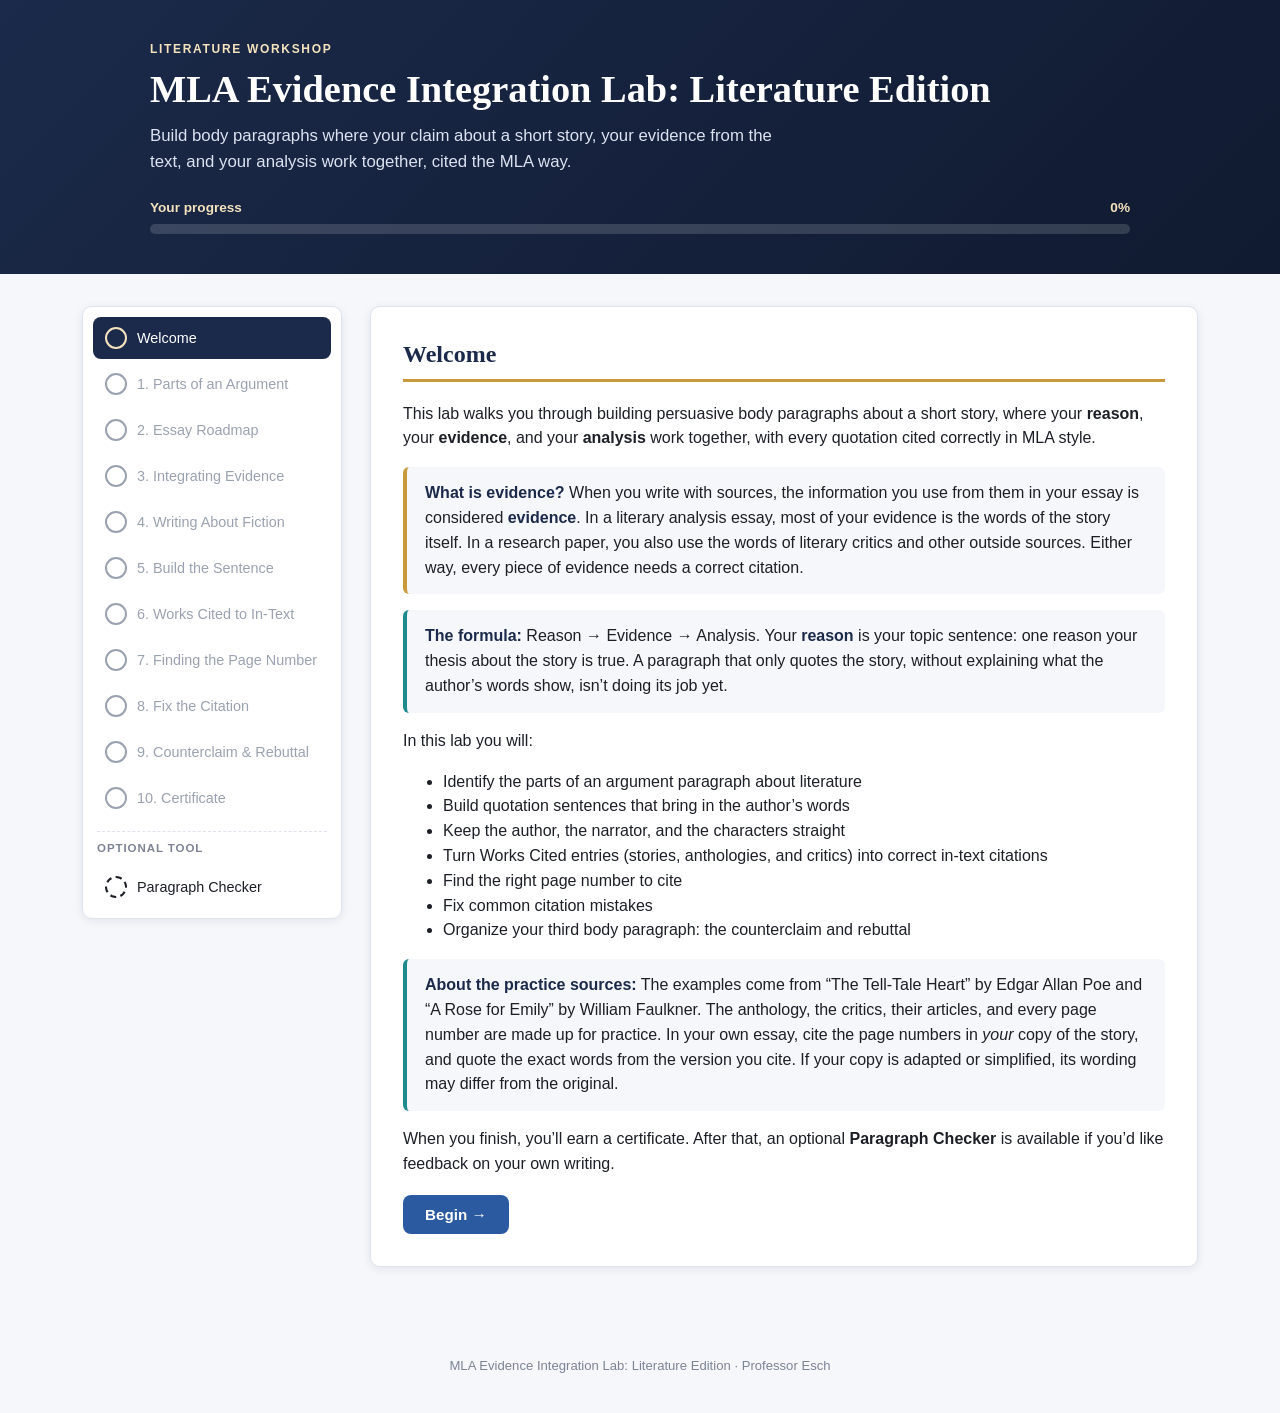
==== literature.html @ 3dcd87b9 "Add Literature Edition of the MLA Evidence Lab for ENGL 1302 Co-Authored-By: Claude Sonnet 5.5 <nore" ====
<!DOCTYPE html>
<html lang="en">
<head>
<meta charset="UTF-8" />
<meta name="viewport" content="width=device-width, initial-scale=1.0" />
<title>MLA Evidence Integration Lab: Literature Edition</title>
<style>
:root {
  --navy: #1b2a4a;
  --navy-dark: #101a30;
  --blue: #2c5aa0;
  --teal: #1f8a8c;
  --gold: #c99a3b;
  --gold-light: #f4e3bd;
  --ink: #1c1f26;
  --paper: #ffffff;
  --paper-soft: #f6f7fb;
  --border: #e0e3ec;
  --green: #2f8a4b;
  --red: #b3423a;
  --radius: 10px;
  --shadow: 0 2px 10px rgba(16, 26, 48, 0.08);
  font-size: 16px;
}
* { box-sizing: border-box; }
html, body {
  margin: 0; padding: 0;
  background: var(--paper-soft);
  color: var(--ink);
  font-family: -apple-system, BlinkMacSystemFont, "Segoe UI", Roboto, Helvetica, Arial, sans-serif;
  line-height: 1.55;
}
h1, h2, h3, h4 { font-family: Georgia, "Times New Roman", serif; color: var(--navy); line-height: 1.25; }
.skip-link { position: absolute; left: -999px; background: var(--gold); color: var(--navy-dark); padding: 10px 16px; border-radius: 6px; z-index: 100; }
.skip-link:focus { left: 12px; top: 12px; }

/* Masthead */
.masthead { background: linear-gradient(135deg, var(--navy) 0%, var(--navy-dark) 100%); color: #fff; padding: clamp(24px, 4vw, 40px) clamp(20px, 5vw, 56px); }
.masthead-inner { max-width: 980px; margin: 0 auto; }
.eyebrow { text-transform: uppercase; letter-spacing: 0.14em; font-size: 0.75rem; color: var(--gold-light); margin: 0 0 6px; font-weight: 600; }
.masthead h1 { color: #fff; font-size: clamp(1.6rem, 3.4vw, 2.4rem); margin: 0 0 10px; }
.masthead .subtitle { color: #dbe2f0; font-size: clamp(0.95rem, 1.6vw, 1.05rem); max-width: 640px; margin: 0; }
.progress-wrap { max-width: 980px; margin: 22px auto 0; }
.progress-label { display: flex; justify-content: space-between; font-size: 0.85rem; color: var(--gold-light); margin-bottom: 6px; font-weight: 600; }
.progress-bar-track { background: rgba(255,255,255,0.15); border-radius: 999px; height: 10px; overflow: hidden; }
.progress-bar-fill { background: linear-gradient(90deg, var(--gold) 0%, var(--teal) 100%); height: 100%; border-radius: 999px; transition: width 0.4s ease; }

/* Layout */
.layout { max-width: 1180px; margin: 0 auto; padding: clamp(16px, 3vw, 32px); display: grid; grid-template-columns: 260px 1fr; gap: 28px; align-items: start; }
.sidebar { position: sticky; top: 20px; background: var(--paper); border: 1px solid var(--border); border-radius: var(--radius); box-shadow: var(--shadow); padding: 10px; max-height: calc(100vh - 40px); overflow-y: auto; }
.module-list { list-style: none; margin: 0; padding: 0; display: flex; flex-direction: column; gap: 4px; }
.module-list li.optional-divider { border-top: 1px dashed var(--border); margin: 8px 4px 4px; padding-top: 8px; font-size: 0.72rem; text-transform: uppercase; letter-spacing: 0.08em; color: #7c8394; font-weight: 700; }
.module-nav-btn { width: 100%; text-align: left; background: none; border: none; border-radius: 8px; padding: 10px 12px; font-size: 0.9rem; color: var(--ink); cursor: pointer; display: flex; align-items: center; gap: 10px; font-family: inherit; }
.module-nav-btn:hover:not([disabled]) { background: var(--paper-soft); }
.module-nav-btn.active { background: var(--navy); color: #fff; }
.module-nav-btn.active .module-status { color: var(--gold-light); }
.module-nav-btn[disabled] { color: #9aa2b1; cursor: not-allowed; }
.module-status { flex: none; width: 22px; height: 22px; border-radius: 50%; border: 2px solid currentColor; display: inline-flex; align-items: center; justify-content: center; font-size: 0.75rem; font-weight: 700; }
.module-nav-btn.complete .module-status { background: var(--green); border-color: var(--green); color: #fff; }
.module-nav-btn.optional .module-status { border-style: dashed; }
.module-label { flex: 1; }

/* Content */
.content { min-width: 0; outline: none; }
.card { background: var(--paper); border: 1px solid var(--border); border-radius: var(--radius); box-shadow: var(--shadow); padding: clamp(18px, 3vw, 32px); margin-bottom: 20px; }
.card h2 { margin-top: 0; font-size: 1.5rem; border-bottom: 3px solid var(--gold); padding-bottom: 10px; }
.card h3 { font-size: 1.15rem; margin-top: 28px; }
.callout { background: var(--paper-soft); border-left: 4px solid var(--teal); border-radius: 6px; padding: 14px 18px; margin: 16px 0; }
.callout.gold { border-left-color: var(--gold); }
.callout.never { background: #fdefee; border: 2px solid var(--red); border-left-width: 6px; }
.callout.never strong { color: var(--red); font-size: 1.1rem; text-transform: uppercase; letter-spacing: 0.04em; }
.callout.never ul { list-style: none; padding-left: 0; }
.callout.never li { color: #7c2a24; font-weight: 600; padding-left: 28px; position: relative; }
.callout.never li::before { content: "\2716"; position: absolute; left: 4px; color: var(--red); }
.callout strong { color: var(--navy); }
.callout ul { margin: 8px 0 0; padding-left: 22px; }
.callout li { margin: 4px 0; }
.example-box { background: #fbf8f0; border: 1px dashed var(--gold); border-radius: 8px; padding: 14px 18px; margin: 14px 0; font-size: 0.96rem; }
.hl { color: var(--red); font-weight: 700; }
.hl-dot { font-size: 1.5em; line-height: 0; padding: 0 1px; }
.example-box .label { text-transform: uppercase; font-size: 0.72rem; letter-spacing: 0.08em; font-weight: 700; color: var(--gold); display: block; margin-bottom: 6px; }
.fx { border-radius: 4px; padding: 1px 2px; transition: background .25s, box-shadow .25s; }
.fx.on { background: var(--gold-light); box-shadow: 0 0 0 2px var(--gold); font-weight: 700; color: var(--navy); }
.fx-dot.on { padding: 1px 5px; }
.sp-underline { text-decoration: underline; text-decoration-color: var(--gold); text-decoration-thickness: 3px; text-underline-offset: 4px; }
.card h4 { font-size: 1rem; margin: 22px 0 6px; color: var(--teal); }
.formula-steps { display: flex; flex-wrap: wrap; align-items: center; gap: 6px; margin: 4px 0 8px; }
.fs-step { display: inline-flex; align-items: center; gap: 6px; padding: 6px 12px 6px 6px; border-radius: 999px; border: 1.5px solid var(--border); font-size: 0.85rem; font-weight: 600; color: #6b7385; background: #fff; }
.fs-step b { width: 22px; height: 22px; border-radius: 50%; background: var(--border); color: #fff; display: inline-flex; align-items: center; justify-content: center; font-size: 0.75rem; }
.fs-step.current { border-color: var(--navy); color: var(--navy); }
.fs-step.current b { background: var(--navy); }
.fs-step.done { border-color: #bfe6ca; color: var(--green); background: #eefaf1; }
.fs-step.done b { background: var(--green); }
.fs-plus { color: #9aa2b1; font-weight: 700; }
.right-wrong { display: grid; grid-template-columns: 1fr 1fr; gap: 10px; margin: 12px 0; }
.right-wrong div { border-radius: 8px; padding: 10px 14px; font-size: 0.95rem; }
.right-wrong .rw-right { background: #eefaf1; border: 1px solid #bfe6ca; }
.right-wrong .rw-wrong { background: #fdefee; border: 1px solid #f3c8c4; }
.right-wrong .tag { display: block; font-size: 0.72rem; font-weight: 700; text-transform: uppercase; letter-spacing: 0.08em; margin-bottom: 2px; }

/* Roadmap: all five steps on one line */
.roadmap { display: flex; flex-wrap: nowrap; gap: 6px; align-items: stretch; margin: 20px 0; }
.roadmap-step { flex: 1 1 0; min-width: 0; background: var(--navy); color: #fff; padding: 10px 4px; border-radius: 8px; font-size: clamp(0.72rem, 1.15vw, 0.84rem); white-space: nowrap; font-weight: 600; text-align: center; display: flex; flex-direction: column; justify-content: center; }
.roadmap-step small { font-weight: 500; opacity: 0.85; white-space: normal; line-height: 1.25; margin-top: 2px; }
.roadmap-step.counterclaim { background: var(--teal); }
.roadmap-arrow { flex: none; color: var(--blue); font-size: 1.1rem; display: flex; align-items: center; }

/* Multiple choice */
.q-meta { display: flex; justify-content: space-between; align-items: center; gap: 10px; flex-wrap: wrap; margin: 22px 0 6px; font-size: 0.85rem; font-weight: 700; color: var(--teal); text-transform: uppercase; letter-spacing: 0.06em; }
.q-dots { display: flex; gap: 5px; }
.q-dots span { width: 11px; height: 11px; border-radius: 50%; background: var(--border); }
.q-dots span.done { background: var(--green); }
.q-dots span.current { background: var(--gold); }
.q-prompt { font-size: 1rem; }
.choice-group { display: flex; flex-direction: column; gap: 10px; margin: 16px 0; }
.choice-btn { text-align: left; border: 1.5px solid var(--border); background: var(--paper); border-radius: 8px; padding: 12px 16px; cursor: pointer; font-family: inherit; font-size: 0.95rem; color: var(--ink); }
.choice-btn:hover:not([disabled]) { border-color: var(--blue); }
.choice-btn.correct { border-color: var(--green); background: #eefaf1; }
.choice-btn.incorrect { border-color: var(--red); background: #fdefee; text-decoration: line-through; text-decoration-color: rgba(179,66,58,0.5); }
.choice-btn[disabled] { cursor: default; }
.wc-entry { background: var(--paper-soft); border: 1px solid var(--border); border-radius: 8px; padding: 12px 16px 12px calc(16px + 2em); text-indent: -2em; font-family: Georgia, "Times New Roman", serif; margin: 10px 0; }
.wc-label { font-size: 0.72rem; font-weight: 700; text-transform: uppercase; letter-spacing: 0.08em; color: var(--navy); margin-top: 14px; display: block; }

.feedback-msg { margin-top: 12px; padding: 12px 16px; border-radius: 8px; font-size: 0.95rem; }
.feedback-msg.good { background: #eefaf1; color: #1e5c33; border: 1px solid #bfe6ca; }
.feedback-msg.bad { background: #fdefee; color: #7c2a24; border: 1px solid #f3c8c4; }
.feedback-msg ul { margin: 8px 0 0; padding-left: 20px; }
.feedback-msg li { margin: 6px 0; }

/* Buttons */
.btn { display: inline-flex; align-items: center; gap: 8px; background: var(--blue); color: #fff; border: none; border-radius: 8px; padding: 11px 22px; font-size: 0.95rem; font-weight: 600; cursor: pointer; font-family: inherit; }
.btn:hover { background: var(--navy); }
.btn.secondary { background: transparent; color: var(--blue); border: 1.5px solid var(--blue); }
.btn.secondary:hover { background: var(--paper-soft); }
.btn[disabled] { background: #b9bfcc; cursor: not-allowed; }
.btn-row { display: flex; gap: 10px; flex-wrap: wrap; margin-top: 18px; align-items: center; }

/* Drag-to-order list */
.order-list { list-style: none; margin: 16px 0; padding: 0; display: flex; flex-direction: column; gap: 8px; }
.order-item { border: 1.5px solid var(--border); border-radius: 8px; padding: 12px 14px; background: var(--paper); display: flex; align-items: center; gap: 12px; cursor: grab; touch-action: none; user-select: none; -webkit-user-select: none; }
.order-item:hover { border-color: var(--blue); }
.order-item.dragging { cursor: grabbing; box-shadow: 0 10px 28px rgba(16,26,48,0.22); border-color: var(--blue); }
.order-item.correct-position { border-color: var(--green); background: #eefaf1; }
.order-item.wrong-position { border-color: var(--red); background: #fdefee; }
.order-placeholder { border: 2px dashed var(--blue); border-radius: 8px; background: #eef3fb; }
.order-handle { color: #9aa2b1; font-size: 1.2rem; flex: none; }
.order-num { flex: none; width: 26px; height: 26px; border-radius: 50%; background: var(--navy); color: #fff; font-size: 0.8rem; font-weight: 700; display: inline-flex; align-items: center; justify-content: center; }
.hint { font-size: 0.85rem; color: #5d6577; }

/* Sentence builder */
.formula-slots { display: grid; grid-template-columns: 2fr 3fr 1.4fr 0.7fr; gap: 8px; margin: 16px 0; }
.slot { border: 2px dashed #b9c2d6; border-radius: 10px; padding: 8px; min-height: 92px; background: var(--paper-soft); display: flex; flex-direction: column; gap: 6px; cursor: pointer; transition: border-color .15s, background .15s; }
.slot.hover, .slot:focus-visible { border-color: var(--blue); background: #eef3fb; }
.slot.armed { border-color: var(--gold); }
.slot.correct { border-style: solid; border-color: var(--green); background: #eefaf1; }
.slot.incorrect { border-style: solid; border-color: var(--red); background: #fdefee; }
.slot-label { font-size: 0.68rem; font-weight: 700; text-transform: uppercase; letter-spacing: 0.07em; color: var(--teal); }
.slot-drop { flex: 1; display: flex; align-items: center; }
.chip-bank { display: flex; flex-wrap: wrap; gap: 8px; padding: 12px; border: 1px solid var(--border); border-radius: 10px; min-height: 64px; background: #fff; }
.chip-bank.hover { border-color: var(--blue); background: #eef3fb; }
.chip-bank-label { font-size: 0.72rem; font-weight: 700; text-transform: uppercase; letter-spacing: 0.08em; color: #5d6577; margin: 14px 0 6px; display: block; }
.chip { font-family: inherit; font-size: 0.92rem; color: var(--ink); background: #fff; border: 1.5px solid var(--navy); border-radius: 8px; padding: 8px 12px; cursor: grab; touch-action: none; user-select: none; -webkit-user-select: none; text-align: left; line-height: 1.35; }
.slot .chip { width: 100%; }
.chip:hover { background: #f3f6fc; }
.chip.selected { background: var(--gold-light); border-color: var(--gold); box-shadow: 0 0 0 3px rgba(201,154,59,0.3); }
.chip.drag-source { opacity: 0.35; }
.chip.ghost { position: fixed; z-index: 1000; pointer-events: none; box-shadow: 0 10px 28px rgba(16,26,48,0.25); cursor: grabbing; max-width: 360px; }
.built-sentence { font-family: Georgia, serif; font-size: 1.05rem; margin-top: 6px; }

/* Paragraph checker */
.checker-options { display: grid; grid-template-columns: 1fr 1fr; gap: 14px; margin: 16px 0; }
.opt-group { border: 1px solid var(--border); border-radius: 8px; padding: 10px 14px; margin: 0; }
.opt-group legend { font-weight: 700; font-size: 0.9rem; color: var(--navy); padding: 0 4px; }
.opt-group label { display: flex; gap: 8px; align-items: flex-start; font-size: 0.92rem; margin: 6px 0; cursor: pointer; }
.opt-group input { margin-top: 4px; }
textarea.coach-input { width: 100%; min-height: 200px; border: 1.5px solid var(--border); border-radius: 8px; padding: 12px; font-family: inherit; font-size: 0.95rem; resize: vertical; }
textarea.coach-input:focus { outline: 3px solid var(--gold); border-color: var(--gold); }
.formula-check { margin-top: 14px; border: 1.5px solid var(--navy); border-radius: 8px; padding: 12px 16px; background: #fff; overflow-x: auto; }
.formula-check strong { color: var(--navy); }
.formula-check table { width: 100%; border-collapse: collapse; font-size: 0.9rem; min-width: 520px; }
.formula-check th { text-align: center; font-size: 0.72rem; text-transform: uppercase; letter-spacing: 0.05em; color: var(--teal); padding: 6px; border-bottom: 2px solid var(--border); }
.formula-check th:first-child, .formula-check td.ft-q { text-align: left; }
.formula-check td { text-align: center; padding: 8px 6px; border-bottom: 1px solid var(--border); }
.ft-q { font-family: Georgia, serif; color: #444; }
.ft-missing td { background: #fdefee; }
.ft-missing .ft-q { color: var(--red); font-family: inherit; }
.ft { display: inline-flex; align-items: center; justify-content: center; min-width: 24px; height: 24px; border-radius: 50%; font-weight: 700; font-size: 0.8rem; }
.ft.ok { background: #eefaf1; color: var(--green); border: 1.5px solid #bfe6ca; }
.ft.no { background: #fdefee; color: var(--red); border: 1.5px solid #f3c8c4; }
.ft.warn { background: var(--gold-light); color: #8a6414; border: 1.5px solid var(--gold); }
.ft.na { border-radius: 999px; padding: 0 8px; font-size: 0.72rem; font-weight: 600; color: #6b7385; background: var(--paper-soft); border: 1px solid var(--border); }
.check-summary { margin-top: 18px; padding: 14px 18px; border-radius: 8px; font-weight: 700; font-size: 1rem; display: flex; gap: 10px; align-items: center; }
.check-summary.has-issues { background: #b3423a; color: #fff; }
.check-summary.no-issues { background: var(--green); color: #fff; }
.issue-snippet { font-family: Georgia, serif; background: rgba(255,255,255,0.7); padding: 1px 4px; border-radius: 4px; }

/* Certificate */
.certificate-panel { text-align: center; }
.name-input { font-size: 1rem; padding: 10px 14px; border: 1.5px solid var(--border); border-radius: 8px; width: 100%; max-width: 340px; font-family: inherit; }
.certificate { border: 3px double var(--gold); outline: 1px solid var(--gold); outline-offset: 6px; border-radius: 6px; padding: 40px 36px 30px; margin: 28px auto; max-width: 680px; background: #fffdf6; text-align: center; }
.cert-eyebrow { text-transform: uppercase; letter-spacing: 0.16em; font-size: 0.72rem; color: var(--gold); font-weight: 700; margin: 0; }
.certificate h2 { border: none; font-size: 2rem; margin: 6px 0 14px; padding: 0; }
.cert-detail { color: #444; font-size: 0.98rem; margin: 6px 0; }
.cert-name { font-family: Georgia, serif; font-size: 1.8rem; color: var(--navy); border-bottom: 2px solid var(--gold); display: inline-block; padding: 4px 28px; margin: 8px 0 12px; }
.certificate ul { text-align: left; display: inline-block; margin: 12px auto 18px; padding-left: 22px; font-size: 0.95rem; }
.certificate li { margin: 5px 0; }
.cert-footer { display: flex; justify-content: space-between; gap: 18px; margin-top: 18px; text-align: center; flex-wrap: wrap; }
.cert-footer > div { flex: 1 1 160px; }
.cert-line { display: block; border-bottom: 1px solid #888; padding-bottom: 4px; font-family: Georgia, serif; font-size: 1rem; color: var(--navy); min-height: 1.6em; }
.cert-footer small { display: block; margin-top: 4px; font-size: 0.72rem; text-transform: uppercase; letter-spacing: 0.1em; color: #666; }
.cert-id { font-family: "Courier New", monospace; letter-spacing: 0.02em; font-weight: 700; font-size: 0.88rem !important; white-space: nowrap; }

.site-footer { text-align: center; color: #7c8394; font-size: 0.82rem; padding: 24px; }

@media (max-width: 800px) {
  .layout { grid-template-columns: 1fr; }
  .sidebar { position: static; max-height: none; }
}
@media (max-width: 640px) {
  .roadmap { flex-direction: column; }
  .roadmap-step { white-space: normal; font-size: 0.9rem; }
  .roadmap-arrow { justify-content: center; transform: rotate(90deg); }
  .formula-slots { grid-template-columns: 1fr 1fr; }
  .checker-options, .right-wrong { grid-template-columns: 1fr; }
}
@media print {
  .masthead, .sidebar, .site-footer, .btn-row, .no-print { display: none !important; }
  .layout { display: block; padding: 0; }
  .card { border: none; box-shadow: none; }
  .card:not(.certificate-panel) { display: none !important; }
  .certificate { margin: 0 auto; }
}
@media (prefers-reduced-motion: reduce) { * { transition: none !important; scroll-behavior: auto !important; } }
:focus-visible { outline: 3px solid var(--gold); outline-offset: 2px; }
</style>
</head>
<body>

<a href="#main" class="skip-link">Skip to main content</a>

<header class="masthead">
  <div class="masthead-inner">
    <p class="eyebrow">Literature Workshop</p>
    <h1>MLA Evidence Integration Lab: Literature Edition</h1>
    <p class="subtitle">Build body paragraphs where your claim about a short story, your evidence from the text, and your analysis work together, cited the MLA way.</p>
  </div>
  <div class="progress-wrap">
    <div class="progress-label"><span>Your progress</span><span id="progress-percent">0%</span></div>
    <div class="progress-bar-track"><div class="progress-bar-fill" id="progress-bar-fill" style="width:0%"></div></div>
  </div>
</header>

<div class="layout">
  <nav class="sidebar" aria-label="Lab modules"><ol class="module-list" id="module-list"></ol></nav>
  <main id="main" class="content" tabindex="-1"><div id="module-container"></div></main>
</div>

<footer class="site-footer"><p>MLA Evidence Integration Lab: Literature Edition &middot; Professor Esch</p></footer>

<script>
/* MLA Evidence Integration Lab: Literature Edition. Single file, no dependencies.
   Progress is saved in the browser so students can leave and come back. */
(function () {
  "use strict";

  var STORAGE_KEY = "mlaEvidenceLabLit_v1";

  var MODULES = [
    { id: "welcome", label: "Welcome" },
    { id: "parts", label: "1. Parts of an Argument" },
    { id: "roadmap", label: "2. Essay Roadmap" },
    { id: "evidence", label: "3. Integrating Evidence" },
    { id: "fiction", label: "4. Writing About Fiction" },
    { id: "builder", label: "5. Build the Sentence" },
    { id: "matching", label: "6. Works Cited to In-Text" },
    { id: "pagenum", label: "7. Finding the Page Number" },
    { id: "fixit", label: "8. Fix the Citation" },
    { id: "counterclaim", label: "9. Counterclaim & Rebuttal" },
    { id: "certificate", label: "10. Certificate" },
    { id: "checker", label: "Paragraph Checker", optional: true }
  ];

  /* ---------- State ---------- */
  function defaultState() {
    return {
      currentModule: "welcome",
      completed: {},
      quizzes: {},
      builderRound: 0,
      order: null,
      ccOrderDone: false,
      checker: { text: "", type: "body", pages: "yes", thesis: "" },
      studentName: "",
      certId: "",
      certDate: "",
      certName: ""
    };
  }
  var state = loadState();
  function loadState() {
    try {
      var raw = localStorage.getItem(STORAGE_KEY);
      if (!raw) return defaultState();
      var parsed = JSON.parse(raw), merged = defaultState();
      for (var k in parsed) if (Object.prototype.hasOwnProperty.call(parsed, k)) merged[k] = parsed[k];
      return merged;
    } catch (e) { return defaultState(); }
  }
  function saveState() { try { localStorage.setItem(STORAGE_KEY, JSON.stringify(state)); } catch (e) {} }

  /* ---------- Navigation ---------- */
  function moduleIndex(id) { for (var i = 0; i < MODULES.length; i++) if (MODULES[i].id === id) return i; return -1; }
  function getModule(id) { return MODULES[moduleIndex(id)]; }
  function isUnlocked(id) {
    var idx = moduleIndex(id);
    if (idx <= 0) return true;
    if (MODULES[idx].optional) return true;
    return !!state.completed[MODULES[idx - 1].id];
  }
  function markComplete(id) { state.completed[id] = true; saveState(); renderSidebar(); renderProgress(); }
  function goTo(id) {
    if (!isUnlocked(id)) return;
    state.currentModule = id; saveState();
    renderSidebar(); renderModule();
    document.getElementById("main").focus({ preventScroll: true });
    window.scrollTo({ top: 0, behavior: "smooth" });
  }
  function renderProgress() {
    var req = MODULES.filter(function (m) { return !m.optional; });
    var done = req.filter(function (m) { return state.completed[m.id]; }).length;
    var pct = Math.round(done / req.length * 100);
    document.getElementById("progress-percent").textContent = pct + "%";
    document.getElementById("progress-bar-fill").style.width = pct + "%";
  }
  function renderSidebar() {
    var list = document.getElementById("module-list");
    list.innerHTML = "";
    MODULES.forEach(function (m) {
      if (m.optional) {
        var d = document.createElement("li"); d.className = "optional-divider"; d.textContent = "Optional tool"; list.appendChild(d);
      }
      var li = document.createElement("li"), btn = document.createElement("button");
      var complete = !!state.completed[m.id];
      btn.className = "module-nav-btn" + (m.id === state.currentModule ? " active" : "") + (complete ? " complete" : "") + (m.optional ? " optional" : "");
      btn.disabled = !isUnlocked(m.id);
      btn.innerHTML = '<span class="module-status">' + (complete ? "✓" : "") + '</span><span class="module-label">' + escapeHtml(m.label) + "</span>";
      btn.addEventListener("click", function () { goTo(m.id); });
      li.appendChild(btn); list.appendChild(li);
    });
  }
  function container() { return document.getElementById("module-container"); }
  function renderModule() {
    var r = {
      welcome: renderWelcome, parts: renderParts, roadmap: renderRoadmap, evidence: renderEvidence,
      fiction: renderFiction, builder: renderBuilder, matching: renderMatching, pagenum: renderPageNum,
      fixit: renderFixIt, counterclaim: renderCounterclaim, certificate: renderCertificate, checker: renderChecker
    };
    (r[state.currentModule] || renderWelcome)();
  }

  /* ---------- Helpers ---------- */
  function escapeHtml(str) {
    return String(str == null ? "" : str).replace(/&/g, "&amp;").replace(/</g, "&lt;").replace(/>/g, "&gt;").replace(/"/g, "&quot;");
  }
  function shuffle(arr) {
    var a = arr.slice();
    for (var i = a.length - 1; i > 0; i--) { var j = Math.floor(Math.random() * (i + 1)); var t = a[i]; a[i] = a[j]; a[j] = t; }
    return a;
  }
  function scrollNear(el) { if (el && el.scrollIntoView) el.scrollIntoView({ behavior: "smooth", block: "nearest" }); }
  function continueBtn(id, label) { return '<div class="btn-row"><button class="btn" id="' + id + '">' + (label || "Continue") + " &rarr;</button></div>"; }

  /* Builds one multiple-choice question inside `area`. Calls onCorrect(fbEl) when answered right. */
  function buildChoices(area, q, onCorrect) {
    var group = document.createElement("div"); group.className = "choice-group";
    var fb = document.createElement("div"); fb.setAttribute("aria-live", "polite");
    area.appendChild(group); area.appendChild(fb);
    q.options.forEach(function (opt) {
      var b = document.createElement("button");
      b.type = "button"; b.className = "choice-btn"; b.innerHTML = opt.text;
      b.addEventListener("click", function () {
        if (opt.correct) {
          Array.prototype.forEach.call(group.children, function (c) { c.disabled = true; });
          b.classList.add("correct");
          fb.innerHTML = '<div class="feedback-msg good"><strong>Correct.</strong> ' + (opt.why || q.explain || "") + "</div>";
          onCorrect(fb);
        } else {
          b.classList.add("incorrect"); b.disabled = true;
          fb.innerHTML = '<div class="feedback-msg bad"><strong>Not quite.</strong> ' + (opt.why || "Try another answer.") + "</div>";
        }
        scrollNear(fb);
      });
      group.appendChild(b);
    });
  }

  /* A module made of several multiple-choice questions, one at a time. */
  function renderQuizModule(cfg) {
    var qs = state.quizzes[cfg.id] || (state.quizzes[cfg.id] = { index: 0 });
    var n = cfg.questions.length;
    container().innerHTML = '<section class="card"><h2>' + cfg.title + "</h2>" + (cfg.intro || "") + '<div id="quiz-area"></div></section>';
    var area = document.getElementById("quiz-area");

    function showDone() {
      area.innerHTML = '<div class="feedback-msg good" style="margin-top:20px"><strong>Section complete.</strong> You answered all ' + n + " question" + (n > 1 ? "s" : "") + '.</div><div class="btn-row"><button class="btn secondary" id="review-btn">Review the questions</button><button class="btn" id="cont-btn">Continue &rarr;</button></div>';
      document.getElementById("review-btn").addEventListener("click", function () { showQ(0, true); });
      document.getElementById("cont-btn").addEventListener("click", function () { goTo(cfg.nextId); });
    }
    function showQ(i, reviewing) {
      var q = cfg.questions[i];
      var dots = "";
      for (var d = 0; d < n; d++) {
        var cls = (state.completed[cfg.id] || d < i) ? "done" : (d === i ? "current" : "");
        if (d === i) cls = "current";
        dots += '<span class="' + cls + '"></span>';
      }
      area.innerHTML = '<div class="q-meta"><span>' + (n > 1 ? "Question " + (i + 1) + " of " + n : "Quick check") + '</span><span class="q-dots" aria-hidden="true">' + (n > 1 ? dots : "") + '</span></div><div class="q-prompt">' + q.prompt + "</div>";
      buildChoices(area, q, function (fb) {
        var last = i === n - 1;
        if (!reviewing) { qs.index = last ? i : i + 1; saveState(); }
        if (last) markComplete(cfg.id);
        fb.insertAdjacentHTML("beforeend", continueBtn("q-next", last ? "Continue" : "Next question"));
        document.getElementById("q-next").addEventListener("click", function () {
          if (last) goTo(cfg.nextId);
          else { showQ(i + 1, reviewing); scrollNear(area); }
        });
      });
    }
    if (state.completed[cfg.id]) showDone(); else showQ(Math.min(qs.index, n - 1), false);
  }

  /* ---------- Welcome ---------- */
  function renderWelcome() {
    container().innerHTML =
      '<section class="card"><h2>Welcome</h2>' +
      "<p>This lab walks you through building persuasive body paragraphs about a short story, where your <strong>reason</strong>, your <strong>evidence</strong>, and your <strong>analysis</strong> work together, with every quotation cited correctly in MLA style.</p>" +
      '<div class="callout gold"><strong>What is evidence?</strong> When you write with sources, the information you use from them in your essay is considered <strong>evidence</strong>. In a literary analysis essay, most of your evidence is the words of the story itself. In a research paper, you also use the words of literary critics and other outside sources. Either way, every piece of evidence needs a correct citation.</div>' +
      '<div class="callout"><strong>The formula:</strong> Reason &rarr; Evidence &rarr; Analysis. Your <strong>reason</strong> is your topic sentence: one reason your thesis about the story is true. A paragraph that only quotes the story, without explaining what the author’s words show, isn’t doing its job yet.</div>' +
      "<p>In this lab you will:</p>" +
      "<ul><li>Identify the parts of an argument paragraph about literature</li><li>Build quotation sentences that bring in the author’s words</li><li>Keep the author, the narrator, and the characters straight</li><li>Turn Works Cited entries (stories, anthologies, and critics) into correct in-text citations</li><li>Find the right page number to cite</li><li>Fix common citation mistakes</li><li>Organize your third body paragraph: the counterclaim and rebuttal</li></ul>" +
      '<div class="callout"><strong>About the practice sources:</strong> The examples come from “The Tell-Tale Heart” by Edgar Allan Poe and “A Rose for Emily” by William Faulkner. The anthology, the critics, their articles, and every page number are made up for practice. In your own essay, cite the page numbers in <em>your</em> copy of the story, and quote the exact words from the version you cite. If your copy is adapted or simplified, its wording may differ from the original.</div>' +
      "<p>When you finish, you’ll earn a certificate. After that, an optional <strong>Paragraph Checker</strong> is available if you’d like feedback on your own writing.</p>" +
      continueBtn("next-btn", "Begin") + "</section>";
    document.getElementById("next-btn").addEventListener("click", function () { markComplete("welcome"); goTo("parts"); });
  }

  /* ---------- 1. Parts ---------- */
  var EXAMPLE_PARA = "Poe lets the narrator’s own words contradict his claim of sanity. Poe’s narrator insists, “I loved the old man” (53), even though he goes on to kill him. This contradiction suggests that the narrator’s calm explanation hides a mind fixed on a single obsession. Poe therefore invites readers to doubt anything the narrator claims about himself.";
  function renderParts() {
    renderQuizModule({
      id: "parts", nextId: "roadmap", title: "1. Parts of an Argument",
      intro:
        "<p>Every body paragraph in a literary essay is built from four moving parts:</p><ul>" +
        "<li><strong>Thesis statement:</strong> your essay’s main claim about the story, usually the last sentence of your introduction. A good literary thesis is arguable: it says something about the story’s meaning, a character, a symbol, or the author’s technique that a reader could debate.</li>" +
        "<li><strong>Topic sentence (your reason):</strong> the first sentence of a body paragraph. It states <em>one reason</em> your thesis is true, and the rest of the paragraph proves that reason.</li>" +
        "<li><strong>Evidence:</strong> the words you use from a source. In a literary analysis, that is usually a quotation (or paraphrase) from the story. In a research paper, it can also come from a critic or another outside source.</li>" +
        "<li><strong>Analysis:</strong> your own explanation of what the evidence shows and how the author’s choices create that meaning. This is the part students skip most often.</li></ul>" +
        '<div class="callout gold"><strong>Thesis vs. topic sentence:</strong> your thesis makes the big claim about the story; each topic sentence gives one reason that backs it up.<ul>' +
        "<li><em>Thesis:</em> The narrator of “The Tell-Tale Heart” cannot be trusted to tell his own story.</li>" +
        "<li><em>Topic sentence (Reason 1):</em> Poe lets the narrator’s own words contradict his claim of sanity.</li>" +
        "<li><em>Topic sentence (Reason 2):</em> Poe shows the narrator’s guilt overpowering his self-control by the end of the story.</li></ul>" +
        "Test: put “because” between your thesis and your topic sentence. If it makes sense, your topic sentence is a reason.</div>" +
        '<div class="example-box"><span class="label">Example paragraph</span>' + EXAMPLE_PARA + "</div>",
      questions: [
        {
          prompt: '<div class="example-box"><span class="label">Thesis</span>In “A Rose for Emily,” William Faulkner uses a narrator who speaks for the whole town to show that Miss Emily is treated more like a monument than a person.</div>Which sentence would work as a <strong>topic sentence</strong> for a body paragraph? (Remember: it should be a reason that backs up the thesis.)',
          options: [
            { text: "William Faulkner was born in Mississippi in 1897.", why: "That’s a biographical fact, not a reason. It doesn’t explain why the thesis is true." },
            { text: "Faulkner opens the story by describing Miss Emily’s funeral as an event for the whole town.", correct: true, why: "It gives a reason the thesis is true. The “because” test works: Miss Emily is treated like a monument <em>because</em> the story opens with her funeral as a public event." },
            { text: "The narrator says the men attended the funeral out of “a sort of respectful affection for a fallen monument” (118).", why: "That’s evidence. A topic sentence is your own claim, in your own words, before any quotation." },
            { text: "Some readers think the town truly cares about Miss Emily and only wants to protect her.", why: "That’s another reading of the story. It belongs in Body Paragraph 3, your counterclaim and rebuttal, not in a reason paragraph." }
          ]
        },
        {
          prompt: "Now look at the example paragraph. Which sentence is the <strong>topic sentence</strong> (the reason)?",
          options: [
            { text: "Poe’s narrator insists, “I loved the old man” (53), even though he goes on to kill him.", why: "That sentence is the evidence. It brings in a quotation from the story." },
            { text: "Poe lets the narrator’s own words contradict his claim of sanity.", correct: true, why: "It opens the paragraph and states the one reason this paragraph will prove." },
            { text: "Poe therefore invites readers to doubt anything the narrator claims about himself.", why: "That is the closing sentence. It ties the paragraph back to the bigger claim." }
          ]
        },
        {
          prompt: "Which sentence in the example is the <strong>analysis</strong>?",
          options: [
            { text: "Poe lets the narrator’s own words contradict his claim of sanity.", why: "That is the topic sentence. Look for the sentence that explains what the quotation shows." },
            { text: "Poe’s narrator insists, “I loved the old man” (53), even though he goes on to kill him.", why: "That is the evidence itself. Analysis comes after it and explains it." },
            { text: "This contradiction suggests that the narrator’s calm explanation hides a mind fixed on a single obsession.", correct: true, why: "It doesn’t repeat the quote or add new evidence. It explains what the quote shows about the narrator, and that’s analysis." },
            { text: "Poe therefore invites readers to doubt anything the narrator claims about himself.", why: "That sentence extends the argument. Analysis explains the meaning of the evidence." }
          ]
        }
      ]
    });
  }

  /* ---------- 2. Roadmap ---------- */
  function renderRoadmap() {
    container().innerHTML =
      '<section class="card"><h2>2. Essay Roadmap</h2>' +
      "<p>Here’s where your paragraphs fit in the whole essay:</p>" +
      '<div class="roadmap">' +
      '<div class="roadmap-step">Introduction<small>+ Thesis</small></div><div class="roadmap-arrow">&rarr;</div>' +
      '<div class="roadmap-step">Body Paragraph 1<small>Reason 1</small></div><div class="roadmap-arrow">&rarr;</div>' +
      '<div class="roadmap-step">Body Paragraph 2<small>Reason 2</small></div><div class="roadmap-arrow">&rarr;</div>' +
      '<div class="roadmap-step counterclaim">Body Paragraph 3<small>Counterclaim &amp; Rebuttal</small></div><div class="roadmap-arrow">&rarr;</div>' +
      '<div class="roadmap-step">Conclusion<small>Wrap-up</small></div>' +
      "</div>" +
      '<div class="callout"><strong>Your introduction</strong> names the author and the title of the story, gives a little context, and ends with your thesis. Story titles go in quotation marks the first time you mention them: “The Tell-Tale Heart.”</div>' +
      '<div class="callout gold"><strong>Note:</strong> Body Paragraph 3 is your counterclaim and rebuttal paragraph. It comes last, after you’ve made your own case. Because a story can be read more than one way, this is where you show you’ve considered another interpretation before explaining why your reading still holds.</div>' +
      '<div class="callout"><strong>Remember:</strong> each body paragraph’s topic sentence <em>is</em> its reason. Body Paragraph 1 opens with Reason 1, and Body Paragraph 2 opens with Reason 2. Body Paragraph 3 is different: it opens with the other reading, then answers it.</div>' +
      continueBtn("next-btn", "I understand the roadmap") + "</section>";
    document.getElementById("next-btn").addEventListener("click", function () { markComplete("roadmap"); goTo("evidence"); });
  }

  /* ---------- 3. Evidence ---------- */
  var EV_PARTS = [
    {
      title: "Signal phrase",
      html:
        "<p>The <strong>signal phrase</strong> is the part of your sentence that introduces the quotation. It is usually the author’s name plus a verb that tells what the author is doing.</p>" +
        '<div class="example-box"><span class="label">Signal phrase = author + reporting verb</span><span class="sp-underline"><span class="hl">Faulkner</span> <span class="hl">describes</span> the men’s feeling as</span> “a sort of respectful affection for a fallen monument” (118).</div>' +
        "<h4>First: the author’s name</h4>" +
        '<div class="callout"><ul style="margin-top:0">' +
        "<li>The <strong>first time</strong> you mention an author, use their full name: <em>Edgar Allan Poe builds…</em></li>" +
        "<li><strong>After that</strong>, use their last name only: <em>Poe also uses…</em></li>" +
        "<li><strong>Never</strong> use the author’s first name alone. It sounds like you know them personally.</li></ul>" +
        '<div class="right-wrong" style="margin-bottom:0"><div class="rw-right"><span class="tag">Correct</span>Edgar Allan Poe writes… / Poe writes…</div><div class="rw-wrong"><span class="tag">Incorrect</span>Edgar writes…</div></div></div>' +
        "<h4>Second: the reporting verb</h4>" +
        "<p>A <strong>reporting verb</strong> tells what the author is doing with their words. Choose one that fits your point: <em>describes</em>, <em>shows</em>, <em>reveals</em>, <em>suggests</em>, <em>portrays</em>, <em>emphasizes</em>, <em>contrasts</em>.</p>" +
        '<div class="callout"><strong>Always use present tense.</strong> With one author, the verb ends in <strong>-s</strong>: Faulkner describe<span class="hl">s</span>, Poe build<span class="hl">s</span>. Even though a story was written long ago, the author’s choices are still on the page, so MLA treats them as happening now. The same is true of events inside the story: write that Miss Emily buy<span class="hl">s</span> poison, not that she bought it.' +
        '<div class="right-wrong" style="margin-bottom:0"><div class="rw-right"><span class="tag">Correct</span>Faulkner describe<span class="hl">s</span>,</div><div class="rw-wrong"><span class="tag">Incorrect</span>Faulkner described, / Faulkner was describing,</div></div>' +
        '<p style="margin:10px 0 0;font-size:0.92rem">Exception: with two or more authors (such as two critics), drop the -s, just as you would with any plural subject: Ruiz and Bell <em>report</em>.</p></div>',
      questions: [
        {
          prompt: '<p>This is the <strong>first time</strong> you mention the author of “The Tell-Tale Heart.” Which signal phrase is correct?</p>',
          options: [
            { text: "Edgar writes that", why: "Never use the author’s first name alone." },
            { text: "Edgar Allan Poe writes that", correct: true, why: "Full name for the first mention, and a present-tense verb ending in -s." },
            { text: "Poe wrote that", why: "Two problems: the first mention should use the full name, and the verb should be present tense (writes)." }
          ]
        },
        {
          prompt: '<p>Which verb best fits this signal phrase?</p><div class="example-box">Faulkner ______ the men’s feeling as “a sort of respectful affection for a fallen monument” (118).</div>',
          options: [
            { text: "described", why: "Past tense. When you write about a story’s author, use the present tense." },
            { text: "was describing", why: "Wrong tense. Stick to simple present tense (describes, shows, reveals)." },
            { text: "describes", correct: true, why: "Present tense with an -s, and precise about what Faulkner is doing." }
          ]
        }
      ]
    },
    {
      title: "Quotation",
      html:
        "<p>Copy the author’s words <strong>exactly</strong> and put them inside quotation marks. Don’t change, add, or leave out words inside the quotation marks. That includes verb tense: use present tense in <em>your own</em> words, but keep the story’s past tense inside the quotation marks.</p>" +
        '<div class="example-box"><span class="label">What Faulkner actually wrote (page 118, in part)</span>Alive, Miss Emily had been a tradition, a duty, and a care; a sort of hereditary obligation upon the town . . .</div>',
      questions: [
        {
          prompt: "<p>Which sentence quotes Faulkner correctly?</p>",
          options: [
            { text: "Faulkner writes that Miss Emily “is a tradition, a duty, and a care” (118).", why: "Those aren’t Faulkner’s exact words. The original says “had been.” Never change a verb inside quotation marks, even to match your own tense." },
            { text: "Faulkner writes that Miss Emily “had been a tradition, a duty, and a burden” (118).", why: "“Burden” isn’t in the original. Never change words inside quotation marks." },
            { text: "Faulkner writes that Miss Emily “had been a tradition, a duty, and a care” (118).", correct: true, why: "Every word inside the quotation marks matches the original exactly, even though “had been” is past tense. Your own words (“Faulkner writes”) stay in present tense." }
          ]
        }
      ]
    },
    {
      title: "In-text citation",
      html:
        "<p>Look back at the formula example: <span class='hl'>Faulkner</span>’s name already appears in the signal phrase, so only the page number goes in parentheses: <span class='hl'>(118)</span>. If you leave the author’s name out of your sentence, both the author and the page go inside the parentheses:</p>" +
        '<div class="example-box"><span class="label">No author name in the sentence</span>The town sees Miss Emily as “a tradition, a duty, and a care” <span class="hl">(Faulkner 118)</span>.</div>' +
        '<div class="callout"><strong>The name in the parentheses is always the author of the story.</strong> It is never a character, the narrator, or the editor of the anthology.</div>' +
        '<div class="callout never"><strong>MLA in-text citations never include:</strong><ul>' +
        "<li>“p.” or “pg.” before the page number</li>" +
        "<li>a comma between the author’s name and the page number</li></ul></div>" +
        '<div class="right-wrong"><div class="rw-right"><span class="tag">Correct</span>(Faulkner 118)</div><div class="rw-wrong"><span class="tag">Incorrect</span>(Faulkner, p. 118)</div></div>',
      questions: [
        {
          prompt: "<p>Which in-text citation is formatted correctly in MLA?</p>",
          options: [
            { text: "(Faulkner, 118)", why: "MLA in-text citations never include a comma between the author and the page number." },
            { text: "(Faulkner p. 118)", why: "MLA in-text citations never include “p.” before the page number." },
            { text: "(Faulkner 118)", correct: true, why: "Author’s last name, a space, and the page number. Nothing else." },
            { text: "(Faulkner, 1930, p. 118)", why: "MLA in-text citations never include the year, a comma, or “p.”" }
          ]
        },
        {
          prompt: '<p>You already named the author in your signal phrase:</p><div class="example-box">Faulkner notes that the men attended the funeral out of “a sort of respectful affection for a fallen monument” ____.</div><p>What goes in the blank?</p>',
          options: [
            { text: "(Faulkner 118)", why: "Faulkner is already named in the sentence, so repeating the name is unnecessary." },
            { text: "(118)", correct: true, why: "The author is named in the signal phrase, so only the page number is needed." },
            { text: "Nothing. Naming the author is enough.", why: "If the source has page numbers, you still need the page number in parentheses." }
          ]
        }
      ]
    },
    {
      title: "End-of-sentence period",
      html:
        '<div class="callout gold"><strong>The period always goes <em>after</em> the in-text citation</strong>, never inside the quotation marks. The citation is part of your sentence, so the sentence doesn’t end until the citation is done.</div>' +
        '<div class="right-wrong"><div class="rw-right"><span class="tag">Correct</span>…old man” (53)<span class="hl hl-dot">.</span></div><div class="rw-wrong"><span class="tag">Incorrect</span>…old man<span class="hl hl-dot">.</span>” (53)</div></div>' +
        '<div class="callout"><strong>One exception:</strong> if the quotation ends with a question mark or an exclamation point, keep it inside the quotation marks, and still put a period after the citation: “I felt that I must scream or die!” (56).</div>',
      questions: [
        {
          prompt: "<p>Which sentence puts the end-of-sentence period in the right place?</p>",
          options: [
            { text: "Poe’s narrator insists, “I loved the old man.” (53)", why: "The period is inside the quotation marks, so the sentence ends before the citation." },
            { text: "Poe’s narrator insists, “I loved the old man” (53).", correct: true, why: "The period comes after the in-text citation, so the citation is part of the sentence." },
            { text: "Poe’s narrator insists, “I loved the old man.” (53).", why: "Now there are two periods. Remove the one inside the quotation marks." }
          ]
        },
        {
          prompt: "<p>The original sentence in the story ends with an exclamation point. Which version is correct?</p>",
          options: [
            { text: "Poe’s narrator admits, “I felt that I must scream or die.” (56)", why: "The exclamation point was replaced with a period, which changes the author’s words, and the citation is left outside the sentence." },
            { text: "Poe’s narrator admits, “I felt that I must scream or die!” (56).", correct: true, why: "The exclamation point stays inside the quotation marks, and the sentence still ends with a period after the citation." },
            { text: "Poe’s narrator admits, “I felt that I must scream or die!” (56)", why: "The exclamation point is right, but the sentence still needs a period after the citation." }
          ]
        }
      ]
    }
  ];

  function renderEvidence() {
    var st = state.quizzes.evidence;
    if (!st || st.part === undefined) st = state.quizzes.evidence = { part: 0, q: 0 };
    container().innerHTML =
      '<section class="card" id="ev-card"><h2>3. Integrating Evidence (MLA)</h2>' +
      "<p>Embedding a quotation from a story is simpler than you might expect once you know the formula:</p>" +
      '<div class="example-box"><span class="label">Signal phrase + quotation + in-text citation + period</span><span class="fx" data-fx="0">Faulkner describes the men’s feeling as</span> <span class="fx" data-fx="1">“a sort of respectful affection for a fallen monument”</span> <span class="fx" data-fx="2">(118)</span><span class="fx fx-dot" data-fx="3">.</span></div>' +
      '<div class="formula-steps" id="ev-steps"></div>' +
      '<div id="ev-area"></div></section>';
    var area = document.getElementById("ev-area");

    function steps(cur, allDone) {
      document.querySelectorAll("#ev-card .fx").forEach(function (el) { el.classList.toggle("on", !allDone && +el.dataset.fx === cur); });
      document.getElementById("ev-steps").innerHTML = EV_PARTS.map(function (p, i) {
        var cls = allDone || i < cur ? "done" : i === cur ? "current" : "";
        return '<span class="fs-step ' + cls + '"><b>' + (allDone || i < cur ? "✓" : i + 1) + "</b>" + p.title + "</span>" + (i < EV_PARTS.length - 1 ? '<span class="fs-plus">+</span>' : "");
      }).join("");
    }
    function showDone() {
      steps(0, true);
      area.innerHTML = '<div class="feedback-msg good"><strong>Section complete.</strong> You worked through all four parts of the formula.</div><div class="btn-row"><button class="btn secondary" id="review-btn">Review the four parts</button><button class="btn" id="cont-btn">Continue &rarr;</button></div>';
      document.getElementById("review-btn").addEventListener("click", function () { showPart(0, 0, true); });
      document.getElementById("cont-btn").addEventListener("click", function () { goTo("fiction"); });
    }
    function showPart(p, qi, reviewing) {
      var part = EV_PARTS[p];
      steps(p, false);
      area.innerHTML = "<h3>Part " + (p + 1) + " of " + EV_PARTS.length + ": " + part.title + "</h3>" + part.html + '<div id="ev-q"></div>';
      showQ(p, qi, reviewing);
    }
    function showQ(p, qi, reviewing) {
      var part = EV_PARTS[p], q = part.questions[qi], n = part.questions.length;
      var qa = document.getElementById("ev-q");
      qa.innerHTML = '<div class="q-meta"><span>Quick check' + (n > 1 ? " " + (qi + 1) + " of " + n : "") + '</span></div><div class="q-prompt">' + q.prompt + "</div>";
      buildChoices(qa, q, function (fb) {
        var lastQ = qi === n - 1, lastPart = p === EV_PARTS.length - 1;
        var label;
        if (!lastQ) { label = "Next question"; if (!reviewing) { st.part = p; st.q = qi + 1; } }
        else if (!lastPart) { label = "Next part: " + EV_PARTS[p + 1].title; if (!reviewing) { st.part = p + 1; st.q = 0; } }
        else { label = "Continue"; markComplete("evidence"); }
        saveState();
        fb.insertAdjacentHTML("beforeend", continueBtn("q-next", label));
        document.getElementById("q-next").addEventListener("click", function () {
          if (!lastQ) { showQ(p, qi + 1, reviewing); scrollNear(document.getElementById("ev-q")); }
          else if (!lastPart) { showPart(p + 1, 0, reviewing); document.getElementById("ev-card").scrollIntoView({ behavior: "smooth", block: "start" }); }
          else goTo("fiction");
        });
      });
    }
    if (state.completed.evidence) showDone();
    else showPart(Math.min(st.part, EV_PARTS.length - 1), st.q || 0, false);
  }

  /* ---------- 4. Writing about fiction ---------- */
  function renderFiction() {
    renderQuizModule({
      id: "fiction", nextId: "builder", title: "4. Writing About Fiction",
      intro:
        "<p>Writing about a short story comes with two habits that other kinds of essays don’t need.</p>" +
        "<h3>Habit 1: Keep the author, the narrator, and the characters straight</h3>" +
        '<div class="callout"><ul style="margin-top:0">' +
        "<li><strong>The author</strong> is the real person who wrote the story (Poe, Faulkner). Authors make choices: word choice, symbols, structure, irony, and point of view. Use the author’s name when you write about those choices: <em>Poe builds suspense…</em></li>" +
        "<li><strong>The narrator</strong> is the voice telling the story. The narrator is <em>not</em> the author. In “The Tell-Tale Heart,” an unnamed narrator speaks as “I.” In “A Rose for Emily,” the narrator speaks as “we,” the voice of the town. Write <em>Poe’s narrator</em> or <em>the narrator</em>, not <em>Poe says</em>, when the words belong to the narrator.</li>" +
        "<li><strong>The characters</strong> are the people inside the story (Miss Emily, Homer Barron, the old man). Use their names to say what they think, say, or do.</li></ul></div>" +
        '<div class="callout gold"><strong>In-text citations always name the author of the story</strong>, even when the words come from a narrator or a character: (Poe 53), never (Narrator 53).</div>' +
        "<h3>Habit 2: Use the literary present tense</h3>" +
        '<div class="right-wrong"><div class="rw-right"><span class="tag">Correct</span>Miss Emily buy<span class="hl">s</span> poison, and Faulkner reveal<span class="hl">s</span> her plan slowly.</div><div class="rw-wrong"><span class="tag">Incorrect</span>Miss Emily bought poison, and Faulkner revealed her plan slowly.</div></div>' +
        "<p>Write about what happens in the story, and about what the author does, in the present tense. The one place the story’s own tense stays untouched is <em>inside quotation marks</em>, where you copy the author’s exact words. Past tense is also fine for history, such as the year a story was published.</p>",
      questions: [
        {
          prompt: "<p>Which sentence correctly separates the author from the narrator?</p>",
          options: [
            { text: "Poe admits, “I loved the old man” (53).", why: "Poe is the author, not the speaker. The “I” in the story belongs to the narrator." },
            { text: "Poe’s narrator insists, “I loved the old man” (53).", correct: true, why: "The words belong to the narrator, and the citation still points to the author of the story." },
            { text: "The narrator insists, “I loved the old man” (Narrator 53).", why: "In-text citations point to the author of the story, never to a narrator. The citation should be (Poe 53)." }
          ]
        },
        {
          prompt: "<p>Who should be the subject of this sentence?</p><div class=\"example-box\">______ chooses a narrator who keeps insisting he is calm, so that readers begin to doubt him.</div>",
          options: [
            { text: "The narrator", why: "The narrator is a voice inside the story. He doesn’t choose himself. Choices about how a story is told belong to the writer." },
            { text: "Poe", correct: true, why: "Narrators, symbols, and word choices are decisions made by the author." },
            { text: "The old man", why: "The old man is a character. He doesn’t decide how the story is told." },
            { text: "The police officers", why: "The officers are characters, and they don’t shape the story." }
          ]
        },
        {
          prompt: "<p>The story begins with a narrator who says “our whole town went to her funeral” (118). Which statement is correct?</p>",
          options: [
            { text: "Faulkner is saying that he personally attended the funeral.", why: "The author and the narrator are different. “Our” belongs to the narrator’s voice, not to Faulkner himself." },
            { text: "The narrator speaks as part of the town, so “our” belongs to the narrator’s voice.", correct: true, why: "The “we” is a choice Faulkner makes. You can write about it as <em>Faulkner’s narrator</em> or <em>the town’s narrator</em>." },
            { text: "Miss Emily is the one speaking.", why: "Miss Emily is the person being described. She is not telling the story." }
          ]
        },
        {
          prompt: "<p>Judge Stevens speaks a line of dialogue on page 120, and you quote his words. You do not name the author in your sentence. Which citation is correct?</p>",
          options: [
            { text: "(Stevens 120)", why: "Stevens is a character. In-text citations point to the author of the story." },
            { text: "(Faulkner 120)", correct: true, why: "The citation names the author, even though the words belong to a character." },
            { text: "(Ortiz 120)", why: "Ortiz edited the anthology but did not write the story." },
            { text: "(Miss Emily 120)", why: "Characters never go in the parentheses, and Miss Emily isn’t the speaker here." }
          ]
        },
        {
          prompt: "<p>Which sentence describes what happens in the story in the correct tense?</p>",
          options: [
            { text: "Miss Emily bought arsenic from the druggist and refused to explain why.", why: "That is past tense. Use the present tense when you describe events in a story." },
            { text: "Miss Emily buys arsenic from the druggist and refuses to explain why.", correct: true, why: "Present tense is the standard for writing about literature." },
            { text: "Miss Emily had bought arsenic from the druggist and refuses to explain why.", why: "This mixes tenses. Keep every verb about the story in the present tense." }
          ]
        }
      ]
    });
  }

  /* ---------- 5. Sentence builder (drag and drop) ---------- */
  var SLOTS = [
    { key: "signal", label: "Signal phrase" },
    { key: "quote", label: "“Quotation”" },
    { key: "cite", label: "(In-text citation)" },
    { key: "end", label: "Period" }
  ];
  var ROUNDS = [
    {
      context: "<strong>Source:</strong> “A Rose for Emily” by William Faulkner. The quotation is on page 118. <strong>Name Faulkner in your signal phrase.</strong>",
      chips: [
        { t: "Faulkner opens the story by noting that", slot: "signal" },
        { t: "“our whole town went to her funeral”", slot: "quote" },
        { t: "(118)", slot: "cite" },
        { t: ".", slot: "end" },
        { t: "(Faulkner, p. 118)", why: "(Faulkner, p. 118) uses “p.” and a comma, and Faulkner is already named. Only the page number is needed: (118)." },
        { t: "“our whole town went to her funeral.”", why: "The period goes after the citation, not inside the quotation marks." }
      ]
    },
    {
      context: "<strong>Source:</strong> “A Rose for Emily” by William Faulkner. The quotation is on page 121. <strong>Do not name Faulkner in your signal phrase.</strong>",
      chips: [
        { t: "The narrator explains the town’s early attitude:", slot: "signal" },
        { t: "“We did not say she was crazy then”", slot: "quote" },
        { t: "(Faulkner 121)", slot: "cite" },
        { t: ".", slot: "end" },
        { t: "(121)", why: "Faulkner isn’t named in this sentence, so the reader needs the author’s name in the parentheses: (Faulkner 121)." },
        { t: "(Faulkner, 121)", why: "MLA in-text citations never include a comma between the author and the page." }
      ]
    },
    {
      context: "<strong>Source:</strong> an article by Elena Ruiz and Marcus Bell about narration in Southern Gothic fiction. The quotation is on page 36. <strong>Do not name the critics in your signal phrase.</strong>",
      chips: [
        { t: "Literary critics observe that", slot: "signal" },
        { t: "“a communal narrator can turn one person’s private life into public property”", slot: "quote" },
        { t: "(Ruiz and Bell 36)", slot: "cite" },
        { t: ".", slot: "end" },
        { t: "(Ruiz & Bell 36)", why: "MLA spells out “and” between two authors’ names." },
        { t: "(Ruiz et al. 36)", why: "“et al.” is only for three or more authors. With two authors, name both." }
      ]
    },
    {
      context: "<strong>Source:</strong> “The Tell-Tale Heart” by Edgar Allan Poe. The quotation is on page 53 and is spoken by the story’s narrator. <strong>Name Poe in your signal phrase.</strong>",
      chips: [
        { t: "Poe’s narrator insists,", slot: "signal" },
        { t: "“I loved the old man”", slot: "quote" },
        { t: "(53)", slot: "cite" },
        { t: ".", slot: "end" },
        { t: "(Poe 53)", why: "Poe is already named in the sentence, so only the page number is needed: (53)." },
        { t: "(Narrator 53)", why: "In-text citations point to the author of the story, never to a narrator or a character." }
      ]
    }
  ];

  function renderBuilder() {
    var complete = !!state.completed.builder;
    container().innerHTML =
      '<section class="card"><h2>5. Build the Sentence</h2>' +
      "<p>Every quotation sentence follows the same formula. Drag each piece into the correct box. (You can also tap a piece, then tap a box.) Two pieces in each set are traps, so leave those in the bank.</p>" +
      '<div class="example-box"><span class="label">The formula</span>Signal phrase + “Quotation” + (In-text citation) + period</div>' +
      '<div id="builder-area"></div></section>';
    var area = document.getElementById("builder-area");
    if (complete && state.builderRound >= ROUNDS.length) {
      area.innerHTML = '<div class="feedback-msg good"><strong>Section complete.</strong> You built all ' + ROUNDS.length + ' sentences.</div><div class="btn-row"><button class="btn secondary" id="redo">Practice again</button><button class="btn" id="cont">Continue &rarr;</button></div>';
      document.getElementById("redo").addEventListener("click", function () { showRound(0, true); });
      document.getElementById("cont").addEventListener("click", function () { goTo("matching"); });
      return;
    }
    showRound(Math.min(state.builderRound, ROUNDS.length - 1), false);

    function showRound(r, practice) {
      var R = ROUNDS[r];
      var dots = "";
      for (var d = 0; d < ROUNDS.length; d++) dots += '<span class="' + (d < r ? "done" : d === r ? "current" : "") + '"></span>';
      area.innerHTML =
        '<div class="q-meta"><span>Sentence ' + (r + 1) + " of " + ROUNDS.length + '</span><span class="q-dots">' + dots + "</span></div>" +
        '<div class="callout gold">' + R.context + "</div>" +
        '<div class="formula-slots">' + SLOTS.map(function (s) {
          return '<div class="slot" tabindex="0" role="button" aria-label="' + escapeHtml(s.label) + ' box" data-slot="' + s.key + '"><span class="slot-label">' + s.label + '</span><div class="slot-drop"></div></div>';
        }).join("") + "</div>" +
        '<span class="chip-bank-label">Pieces</span><div class="chip-bank" id="chip-bank"></div>' +
        '<div class="btn-row"><button class="btn" id="check-build">Check My Sentence</button><button class="btn secondary" id="reset-build">Start Over</button></div>' +
        '<div id="build-fb" aria-live="polite"></div>';

      var bank = document.getElementById("chip-bank");
      var fb = document.getElementById("build-fb");
      var selected = null;

      shuffle(R.chips.map(function (c, i) { return i; })).forEach(function (i) {
        var chip = document.createElement("button");
        chip.type = "button"; chip.className = "chip"; chip.dataset.idx = i; chip.textContent = R.chips[i].t;
        attachChip(chip);
        bank.appendChild(chip);
      });

      function clearMarks() {
        fb.innerHTML = "";
        area.querySelectorAll(".slot").forEach(function (s) { s.classList.remove("correct", "incorrect"); });
      }
      function select(chip) {
        if (selected) selected.classList.remove("selected");
        selected = (selected === chip) ? null : chip;
        if (selected) selected.classList.add("selected");
        area.querySelectorAll(".slot").forEach(function (s) { s.classList.toggle("armed", !!selected); });
      }
      function placeInSlot(chip, slotEl) {
        var drop = slotEl.querySelector(".slot-drop");
        var existing = drop.querySelector(".chip");
        if (existing && existing !== chip) bank.appendChild(existing);
        drop.appendChild(chip);
        if (selected) select(selected);
        clearMarks();
      }
      function toBank(chip) { bank.appendChild(chip); if (selected) select(selected); clearMarks(); }
      function tap(chip) {
        if (chip.parentNode !== bank) toBank(chip); else select(chip);
      }

      area.querySelectorAll(".slot").forEach(function (slotEl) {
        slotEl.addEventListener("click", function (e) {
          if (e.target.closest(".chip")) return;
          if (selected) placeInSlot(selected, slotEl);
        });
        slotEl.addEventListener("keydown", function (e) {
          if ((e.key === "Enter" || e.key === " ") && selected) { e.preventDefault(); placeInSlot(selected, slotEl); }
        });
      });

      function attachChip(chip) {
        var startX, startY, offX, offY, dragging = false, ghost = null, pid = null, hoverEl = null;
        chip.addEventListener("click", function (e) { if (e.detail === 0) tap(chip); }); /* keyboard */
        chip.addEventListener("pointerdown", function (e) {
          if (e.button !== 0) return;
          e.preventDefault();
          pid = e.pointerId; startX = e.clientX; startY = e.clientY; dragging = false;
          var rect = chip.getBoundingClientRect(); offX = e.clientX - rect.left; offY = e.clientY - rect.top;
          document.addEventListener("pointermove", onMove);
          document.addEventListener("pointerup", onUp);
          document.addEventListener("pointercancel", onUp);
        });
        function setHover(el) {
          if (hoverEl === el) return;
          if (hoverEl) hoverEl.classList.remove("hover");
          hoverEl = el; if (hoverEl) hoverEl.classList.add("hover");
        }
        function targetAt(x, y) {
          var el = document.elementFromPoint(x, y);
          if (!el) return null;
          return el.closest(".slot") || el.closest(".chip-bank");
        }
        function onMove(e) {
          if (e.pointerId !== pid) return;
          if (!dragging && Math.abs(e.clientX - startX) + Math.abs(e.clientY - startY) > 6) {
            dragging = true;
            ghost = chip.cloneNode(true); ghost.classList.add("ghost"); ghost.classList.remove("selected");
            ghost.style.width = chip.getBoundingClientRect().width + "px";
            document.body.appendChild(ghost);
            chip.classList.add("drag-source");
          }
          if (dragging) {
            ghost.style.left = (e.clientX - offX) + "px"; ghost.style.top = (e.clientY - offY) + "px";
            setHover(targetAt(e.clientX, e.clientY));
          }
        }
        function onUp(e) {
          if (e.pointerId !== pid) return;
          document.removeEventListener("pointermove", onMove);
          document.removeEventListener("pointerup", onUp);
          document.removeEventListener("pointercancel", onUp);
          if (dragging) {
            var t = targetAt(e.clientX, e.clientY);
            ghost.remove(); ghost = null; chip.classList.remove("drag-source"); setHover(null);
            if (t && t.classList.contains("slot")) placeInSlot(chip, t);
            else if (t && t.classList.contains("chip-bank")) toBank(chip);
          } else if (e.type === "pointerup") {
            tap(chip);
          }
          dragging = false;
        }
      }

      document.getElementById("reset-build").addEventListener("click", function () { showRound(r, practice); });
      document.getElementById("check-build").addEventListener("click", function () {
        var slots = area.querySelectorAll(".slot"), missing = 0, wrong = [], pieces = [];
        slots.forEach(function (s) {
          var c = s.querySelector(".chip");
          s.classList.remove("correct", "incorrect");
          if (!c) { missing++; return; }
          var data = R.chips[+c.dataset.idx];
          pieces.push(data.t);
          if (data.slot === s.dataset.slot) s.classList.add("correct");
          else {
            s.classList.add("incorrect");
            var label = SLOTS.filter(function (x) { return x.key === s.dataset.slot; })[0].label;
            wrong.push(data.why || ("“" + escapeHtml(data.t) + "” doesn’t belong in the " + label + " box."));
          }
        });
        if (missing) {
          fb.innerHTML = '<div class="feedback-msg bad">Fill all four boxes first. ' + missing + " still empty.</div>";
        } else if (wrong.length) {
          fb.innerHTML = '<div class="feedback-msg bad"><strong>Almost.</strong> The boxes outlined in red need a different piece:<ul>' + wrong.map(function (w) { return "<li>" + w + "</li>"; }).join("") + "</ul></div>";
        } else {
          var sentence = pieces[0] + " " + pieces[1] + " " + pieces[2] + pieces[3];
          var last = r === ROUNDS.length - 1;
          fb.innerHTML = '<div class="feedback-msg good"><strong>That’s the formula.</strong><div class="built-sentence">' + escapeHtml(sentence) + "</div></div>" + continueBtn("build-next", last ? "Continue" : "Next sentence");
          if (!practice) { state.builderRound = r + 1; saveState(); }
          if (last) markComplete("builder");
          document.getElementById("build-next").addEventListener("click", function () {
            if (last) goTo("matching"); else { showRound(r + 1, practice); scrollNear(area); }
          });
        }
        scrollNear(fb);
      });
    }
  }

  /* ---------- 6. Works Cited to in-text ---------- */
  function wc(entry, note) {
    return '<span class="wc-label">Works Cited entry</span><div class="wc-entry">' + entry + "</div>" + (note ? "<p>" + note + "</p>" : "");
  }
  function wcMulti(entries, note) {
    return '<span class="wc-label">Works Cited entries</span>' + entries.map(function (e) { return '<div class="wc-entry">' + e + "</div>"; }).join("") + (note ? "<p>" + note + "</p>" : "");
  }
  function renderMatching() {
    renderQuizModule({
      id: "matching", nextId: "pagenum", title: "6. From Works Cited to In-Text Citation",
      intro:
        "<p>Your in-text citation is a pointer. It tells your reader exactly which entry to look for on your Works Cited page. That means the name in your parentheses must be <strong>the first word or words of the Works Cited entry</strong>. For a story in an anthology, that is the <strong>author of the story</strong>, not the editor of the book.</p>" +
        '<div class="callout"><strong>In-Text Citation Quick Guide:</strong><ul>' +
        "<li>One author: (Poe 53)</li><li>Two authors: (Ruiz and Bell 36)</li><li>Three or more authors: (Okafor et al. 22)</li>" +
        "<li>Two works by the same author: (Poe, “Tell-Tale Heart” 53) <span class='hint'>Add a shortened title so the reader knows which work.</span></li>" +
        "<li>No author: (“Edgar Allan Poe”) <span class='hint'>Use a shortened version of the title instead of a name.</span></li>" +
        "<li>No page numbers (most websites): (Nguyen) <span class='hint'>Use the author’s last name and leave out the page number.</span></li>" +
        "<li>Words quoted inside another source: (qtd. in Ruiz 41) <span class='hint'>Name the source you actually read.</span></li></ul></div>" +
        "<p>Read each Works Cited entry, then choose the in-text citation that matches it.</p>",
      questions: [
        {
          prompt: wc("Poe, Edgar Allan. “The Tell-Tale Heart.” <em>Short Fiction for Composition</em>, edited by Lena Ortiz, Westfield Press, 2019, pp. 52–57.", "Your quotation comes from page 53, and you did <strong>not</strong> name the author in your sentence."),
          options: [
            { text: "(Ortiz 53)", why: "Ortiz edited the anthology but did not write the story. Cite the author of the story, whose name starts the entry." },
            { text: "(Poe 53)", correct: true, why: "The story’s author plus the page, with no comma." },
            { text: "(“The Tell-Tale Heart” 53)", why: "Use the title only when there’s no author. This story has one." },
            { text: "(Poe, 1843, p. 53)", why: "MLA doesn’t include the year, commas, or “p.”" }
          ]
        },
        {
          prompt: wc("Ruiz, Elena. “Madness and Memory in Poe’s First-Person Tales.” <em>Journal of American Short Fiction</em>, vol. 14, no. 2, 2018, pp. 33–47.", "Your quotation comes from page 41, and you did <strong>not</strong> name the critic in your sentence."),
          options: [
            { text: "(Elena 41)", why: "Use the author’s last name, the first word of the entry." },
            { text: "(Ruiz 41)", correct: true, why: "Last name plus page, with no comma." },
            { text: "(Ruiz, 2018, p. 41)", why: "MLA doesn’t include the year, commas, or “p.”" },
            { text: "(Journal of American Short Fiction 41)", why: "The journal title isn’t the author. Start with the first word of the entry: Ruiz." }
          ]
        },
        {
          prompt: wc("Ruiz, Elena, and Marcus Bell. “Communal Narration in Southern Gothic Fiction.” <em>Studies in Fiction and Culture</em>, vol. 9, no. 1, 2020, pp. 30–44.", "Your quotation comes from page 36."),
          options: [
            { text: "(Ruiz 36)", why: "This source has two authors. Name both." },
            { text: "(Ruiz & Bell 36)", why: "Close, but MLA spells out “and.”" },
            { text: "(Ruiz and Bell 36)", correct: true, why: "Two authors: both last names joined by “and,” then the page." },
            { text: "(Ruiz and Bell 30–44)", why: "30–44 is the full page range of the article. Cite only the page your quotation is on." }
          ]
        },
        {
          prompt: wc("Okafor, Daniel, et al. “The Unreliable Narrator in Nineteenth-Century Short Fiction.” <em>Southern Literary Quarterly</em>, vol. 22, no. 4, 2017, pp. 14–29.", "Your quotation comes from page 22."),
          options: [
            { text: "(Okafor et al. 22)", correct: true, why: "The entry starts with “Okafor, Daniel, et al.,” so the citation uses “Okafor et al.” plus the page." },
            { text: "(Okafor 22)", why: "Leaving off “et al.” makes it look like Okafor wrote this alone." },
            { text: "(Daniel et al. 22)", why: "Use the last name, which is the first word of the entry." },
            { text: "(Okafor et al., 22)", why: "No comma before the page number." }
          ]
        },
        {
          prompt: wc("Nguyen, Tara. “Why Faulkner’s Town Still Whispers.” <em>The Daily Ledger</em>, 4 Mar. 2024, www.dailyledger.com/arts/faulkner-town.", "This is a web article with <strong>no page numbers</strong>."),
          options: [
            { text: "(Nguyen 1)", why: "Don’t invent a page number. Web pages don’t have one." },
            { text: "(Nguyen)", correct: true, why: "When there’s no page number, the author’s name alone is the whole citation." },
            { text: "(Nguyen, n.d.)", why: "MLA doesn’t use “n.d.” or dates in the in-text citation." },
            { text: "(Tara Nguyen)", why: "Use the last name only." }
          ]
        },
        {
          prompt: wc("“Edgar Allan Poe: A Short Biography.” <em>Midwest Literary Archive</em>, 2021, www.midwestliteraryarchive.org/poe.", "There is <strong>no author</strong> and no page numbers."),
          options: [
            { text: "(Midwest Literary Archive)", why: "The entry begins with the article title, not the website name. Your citation must match the first words of the entry." },
            { text: "(Anonymous)", why: "MLA doesn’t use “Anonymous” unless the source is actually signed that way." },
            { text: "(“Edgar Allan Poe”)", correct: true, why: "No author, so use a shortened version of the title in quotation marks, matching the first words of the entry." },
            { text: "(“Edgar Allan Poe: A Short Biography,” 2021)", why: "Shorten the title and leave out the year and comma." }
          ]
        },
        {
          prompt: wc("Southern Fiction Society. <em>Reading Southern Gothic: A Guide for College Students</em>. Magnolia UP, 2022.", "This guide was written by an organization. Your quotation comes from page 18."),
          options: [
            { text: "(Southern Fiction Society 18)", correct: true, why: "When an organization is the author, its name works exactly like a person’s name." },
            { text: "(Society 18)", why: "Use the organization’s full name so it matches the Works Cited entry." },
            { text: "(Southern Fiction Society, 2022)", why: "No year and no comma in MLA, and this source has a page number." }
          ]
        },
        {
          prompt: wcMulti([
            "Poe, Edgar Allan. “The Black Cat.” <em>Short Fiction for Composition</em>, edited by Lena Ortiz, Westfield Press, 2019, pp. 58–66.",
            "---. “The Tell-Tale Heart.” <em>Short Fiction for Composition</em>, edited by Lena Ortiz, Westfield Press, 2019, pp. 52–57."
          ], "You cite <strong>two stories by Poe</strong> in your essay. Your quotation comes from “The Tell-Tale Heart,” page 53, and you did <strong>not</strong> name the author in your sentence."),
          options: [
            { text: "(Poe 53)", why: "With two Poe stories in your Works Cited, your reader can’t tell which one you mean. Add a shortened title." },
            { text: "(Poe, “Tell-Tale Heart” 53)", correct: true, why: "Author, a comma, the shortened title in quotation marks, then the page." },
            { text: "(“Tell-Tale Heart” 53)", why: "Keep the author’s name. The title is added to the citation, not substituted for the author." },
            { text: "(Poe, “The Tell-Tale Heart,” p. 53)", why: "Shorten the title (leave off “The”), put the page after it with no comma, and leave out “p.”" }
          ]
        },
        {
          prompt: '<p>You read the Ruiz article below. On page 41, Ruiz quotes another critic, Daniel Okafor, and you want to use Okafor’s words. Your sentence names him:</p><div class="example-box">Critic Daniel Okafor calls the story “a portrait of ironic release” ____.</div>' + wc("Ruiz, Elena. “Madness and Memory in Poe’s First-Person Tales.” <em>Journal of American Short Fiction</em>, vol. 14, no. 2, 2018, pp. 33–47.", "Okafor is not in your Works Cited. Ruiz’s article is the source you actually read. What goes in the blank?"),
          options: [
            { text: "(Okafor 41)", why: "Okafor isn’t in your Works Cited, so your reader couldn’t find him." },
            { text: "(Ruiz 41)", why: "Your reader would think the words are Ruiz’s own. Signal that you found Okafor’s words inside Ruiz’s article." },
            { text: "(qtd. in Ruiz 41)", correct: true, why: "“qtd. in” tells your reader the words belong to Okafor but you found them in Ruiz, whose entry is on your Works Cited page." },
            { text: "(Okafor qtd. 41)", why: "The format is “qtd. in” followed by the source you read: (qtd. in Ruiz 41)." }
          ]
        }
      ]
    });
  }

  /* ---------- 7. Page numbers ---------- */
  function renderPageNum() {
    renderQuizModule({
      id: "pagenum", nextId: "fixit", title: "7. Finding the Right Page Number",
      intro:
        "<p>An in-text citation is only useful if the page number is accurate. Never guess.</p>" +
        '<div class="callout"><strong>Rules:</strong><ul>' +
        "<li>Cite the page number printed on the page itself, not the PDF viewer’s page count.</li>" +
        "<li>Cite only the page your quotation is on, not the whole page range from your Works Cited entry.</li>" +
        "<li>If a quotation runs from one page onto the next, cite both pages: (Faulkner 126–27).</li>" +
        "<li>If the source has no page numbers (most websites), leave the page out. Don’t make one up.</li></ul></div>",
      questions: [
        {
          prompt: "You open a PDF of a story from an anthology. Your PDF viewer says you’re looking at “page 5 of 12.” At the bottom corner of that page, printed as part of the scanned book page, you see the number <strong>121</strong>. Your quotation comes from this page. What page number do you cite?",
          options: [
            { text: "Page 5 (the PDF viewer’s page count)", why: "The viewer’s count almost never matches the book’s own page numbers. Look for the number printed on the page itself." },
            { text: "Page 121 (the page number printed on the scanned page)", correct: true, why: "That’s the number your reader would use to find the same passage in the original book." },
            { text: "Page 12 (the total number of pages in the PDF)", why: "That’s just how long the file is." }
          ]
        },
        {
          prompt: "Your Works Cited entry for “A Rose for Emily” ends with <strong>pp. 118–27</strong>. The sentence you’re quoting is on page 121, and you did not name the author. Which citation is correct?",
          options: [
            { text: "(Faulkner 118–27)", why: "The range belongs in the Works Cited entry. The in-text citation points to the exact page." },
            { text: "(Faulkner 118)", why: "118 is only where the story starts. Your quotation is on 121." },
            { text: "(Faulkner 121)", correct: true, why: "Point your reader to the exact page of the quotation." }
          ]
        },
        {
          prompt: "You quote a passage that begins at the bottom of page 126 and ends at the top of page 127. You did not name the author. Which citation is correct?",
          options: [
            { text: "(Faulkner 126)", why: "Your quotation also continues onto page 127. Cite both pages." },
            { text: "(Faulkner 126, 127)", why: "For pages that run together, use a range with a dash rather than a comma." },
            { text: "(Faulkner 126–27)", correct: true, why: "A range tells your reader the quotation runs across both pages. MLA drops the repeated digit in the second number." }
          ]
        },
        {
          prompt: "You read “The Tell-Tale Heart” on a website that shows the whole story as one long page, with no page numbers and no numbered paragraphs. You did not name the author in your sentence. Which citation is correct?",
          options: [
            { text: "(Poe 1)", why: "Don’t invent a page number. A web page without page numbers doesn’t have one to cite." },
            { text: "(Poe)", correct: true, why: "No page numbers in the source means the author’s name alone is the citation." },
            { text: "(Poe, par. 12)", why: "Use paragraph numbers only when the website itself numbers them. Counting them yourself isn’t reliable." },
            { text: "(Poe, n.p.)", why: "MLA in-text citations don’t use “n.p.” or any other abbreviation for a missing page." }
          ]
        }
      ]
    });
  }

  /* ---------- 8. Fix the citation ---------- */
  function renderFixIt() {
    renderQuizModule({
      id: "fixit", nextId: "counterclaim", title: "8. Fix the Citation",
      intro: "<p>Each sentence below has a citation mistake that shows up often in student essays about literature. Choose the corrected version.</p>",
      questions: [
        {
          prompt: '<div class="example-box"><span class="label">Student sentence</span>Poe’s narrator insists, “I loved the old man.” (53)</div>Which revision is correct?',
          options: [
            { text: "Poe’s narrator insists, “I loved the old man” (53).", correct: true, why: "The period moves to after the citation, so the citation is part of the sentence." },
            { text: "Poe’s narrator insists, “I loved the old man.” (53).", why: "Now there are two periods. Remove the one inside the quotation marks." },
            { text: "Poe’s narrator insists, “I loved the old man.” (Poe 53)", why: "The period is still inside the quotation marks, and Poe is named twice." }
          ]
        },
        {
          prompt: '<div class="example-box"><span class="label">Student sentence</span>Poe’s narrator claims, “He had never wronged me” (Poe, n.d.).</div>The source is a website with no page numbers. Which revision is correct?',
          options: [
            { text: "Poe’s narrator claims, “He had never wronged me” (Poe).", why: "The citation format is right, but Poe is already named in the sentence, so the name is repeated." },
            { text: "Poe’s narrator claims, “He had never wronged me.”", correct: true, why: "The author is named in the sentence and there’s no page number, so no parenthetical is needed at all. The period goes inside the quotation marks when nothing follows." },
            { text: "Poe’s narrator claims, “He had never wronged me” (n.d.).", why: "MLA in-text citations never include “n.d.” or a comma." }
          ]
        },
        {
          prompt: '<div class="example-box"><span class="label">Student sentence</span>The town sees Miss Emily as more than a neighbor. “Alive, Miss Emily had been a tradition, a duty, and a care” (Faulkner 118).</div>What is the problem?',
          options: [
            { text: "The citation should be (Faulkner, 118).", why: "The citation is already correct. MLA doesn’t use a comma." },
            { text: "The quotation is dropped in with no signal phrase to introduce it.", correct: true, why: "A quotation should never stand alone as its own sentence. Lead into it: “Faulkner writes that Miss Emily ‘had been a tradition, a duty, and a care’ (118).”" },
            { text: "Nothing is wrong.", why: "Look at how the quotation starts its own sentence with no introduction." }
          ]
        },
        {
          prompt: '<div class="example-box"><span class="label">Student sentence</span>Miss Emily asks the druggist for “the best you have” (Faulkner 123) this shows how determined she is.</div>Which revision is correct?',
          options: [
            { text: "…“the best you have” (Faulkner 123). This shows how determined she is.", correct: true, why: "The citation needs a period after it to end the sentence before the analysis begins." },
            { text: "…“the best you have.” (Faulkner 123) This shows how determined she is.", why: "The period is now inside the quotation marks, and the citation is stranded between sentences." },
            { text: "…“the best you have” (Faulkner, 123), this shows how determined she is.", why: "MLA doesn’t use a comma before the page, and this creates a run-on sentence." }
          ]
        },
        {
          prompt: '<div class="example-box"><span class="label">Student sentence</span>Faulkner’s narrator says the town did not call Emily crazy at first: “We did not say she was crazy then” (Faulkner p. 121).</div>Which revision is correct?',
          options: [
            { text: "…“We did not say she was crazy then” (Faulkner 121).", why: "“p.” is gone, but Faulkner is already named in the sentence." },
            { text: "…“We did not say she was crazy then” (121).", correct: true, why: "Faulkner is named in the signal phrase, and MLA in-text citations never include “p.” Only the page is needed." },
            { text: "…“We did not say she was crazy then” (pg. 121).", why: "MLA in-text citations never include “p.” or “pg.”" }
          ]
        },
        {
          prompt: '<div class="example-box"><span class="label">Student sentence</span>In the drugstore scene, Faulkner writes, “"I want some poison," she said” (123).</div>The words inside the quotation are dialogue, so the story already puts them in quotation marks. Which revision is correct?',
          options: [
            { text: "In the drugstore scene, Faulkner writes, “‘I want some poison,’ she said” (123).", correct: true, why: "When the passage you quote already contains quotation marks, switch those inner marks to single quotation marks." },
            { text: "In the drugstore scene, Faulkner writes, “I want some poison,” she said (123).", why: "The words “she said” are part of the story’s text, so they belong inside the quotation marks, and the citation is missing its period." },
            { text: "In the drugstore scene, Faulkner writes, “‘I want some poison,’ she said.” (123).", why: "The period is inside the quotation marks, and now there are two periods." }
          ]
        }
      ]
    });
  }

  /* ---------- 9. Counterclaim (drag to order) ---------- */
  var CC_STEPS = [
    { id: "state", text: "State the other reading fairly: “Some readers argue that…”" },
    { id: "acknowledge", text: "Briefly acknowledge what’s reasonable about that reading." },
    { id: "pivot", text: "Pivot with a rebuttal transition: “However, this reading overlooks…”" },
    { id: "rebut", text: "Give your rebuttal: evidence from the story and analysis that answer the other reading." }
  ];
  function shuffledIds() {
    var ids = CC_STEPS.map(function (s) { return s.id; }), s, tries = 0;
    do { s = shuffle(ids); tries++; } while (s.join() === ids.join() && tries < 20);
    return s;
  }
  function renderCounterclaim() {
    if (!state.order) { state.order = shuffledIds(); saveState(); }
    container().innerHTML =
      '<section class="card"><h2>9. Counterclaim &amp; Rebuttal</h2>' +
      "<p>Your third body paragraph is your counterclaim and rebuttal. A story can be read more than one way, so instead of giving another reason, this paragraph fairly presents a different interpretation and then shows why your reading still holds.</p>" +
      '<div class="callout"><strong>Key terms</strong><ul>' +
      "<li><strong>Counterclaim:</strong> another reading of the story, the argument someone who disagrees with your thesis would make.</li>" +
      "<li><strong>Rebuttal:</strong> your answer to that reading, using evidence from the story that shows why your thesis still holds.</li>" +
      "<li><strong>Pivot:</strong> the transition that turns the paragraph from the other reading back to your argument. It signals to the reader, “Here’s where I disagree.”</li></ul>" +
      '<div class="example-box" style="margin-bottom:0"><span class="label">Pivot phrases</span>However, … &nbsp;·&nbsp; Even so, … &nbsp;·&nbsp; Nevertheless, … &nbsp;·&nbsp; This reading overlooks … &nbsp;·&nbsp; What this interpretation ignores is …</div></div>' +
      "<p>A strong counterclaim and rebuttal paragraph follows a predictable order. <strong>Drag the steps</strong> into the correct order, from first to last.</p>" +
      '<p class="hint">Keyboard: press Tab to reach a step, then use the up and down arrow keys to move it.</p>' +
      '<ol class="order-list" id="order-list"></ol>' +
      '<div class="btn-row"><button class="btn" id="check-order-btn">Check Order</button></div>' +
      '<div id="order-feedback" aria-live="polite"></div>' +
      '<div id="cc-part2"></div></section>';

    var list = document.getElementById("order-list");
    state.order.forEach(function (id) {
      var step = CC_STEPS.filter(function (s) { return s.id === id; })[0];
      var li = document.createElement("li");
      li.className = "order-item"; li.tabIndex = 0; li.dataset.id = id;
      li.innerHTML = '<span class="order-num"></span><span class="order-handle" aria-hidden="true">≡</span><span>' + step.text + "</span>";
      list.appendChild(li);
    });
    function renumber() {
      list.querySelectorAll(".order-item").forEach(function (li, i) { li.querySelector(".order-num").textContent = i + 1; });
    }
    function readOrder() { return Array.prototype.map.call(list.querySelectorAll(".order-item"), function (li) { return li.dataset.id; }); }
    function changed() {
      state.order = readOrder(); saveState(); renumber();
      list.querySelectorAll(".order-item").forEach(function (li) { li.classList.remove("correct-position", "wrong-position"); });
      if (!state.ccOrderDone) document.getElementById("order-feedback").innerHTML = "";
    }
    renumber();
    makeSortable(list, changed);

    document.getElementById("check-order-btn").addEventListener("click", function () {
      var correct = CC_STEPS.map(function (s) { return s.id; });
      var cur = readOrder(), allRight = cur.join() === correct.join();
      list.querySelectorAll(".order-item").forEach(function (li, i) {
        li.classList.toggle("correct-position", cur[i] === correct[i]);
        li.classList.toggle("wrong-position", cur[i] !== correct[i]);
      });
      var fb = document.getElementById("order-feedback");
      if (allRight) {
        fb.innerHTML = '<div class="feedback-msg good"><strong>That’s the order:</strong> state the reading fairly, acknowledge what’s reasonable, pivot, then rebut.</div>';
        state.ccOrderDone = true; saveState();
        showPart2();
      } else {
        var n = cur.filter(function (id, i) { return id === correct[i]; }).length;
        fb.innerHTML = '<div class="feedback-msg bad"><strong>' + n + " of 4 are in the right spot</strong> (outlined in green). Remember: you acknowledge the other reading fairly before you pivot into your rebuttal.</div>";
      }
      scrollNear(fb);
    });

    function showPart2() {
      var p2 = document.getElementById("cc-part2");
      p2.innerHTML =
        "<h3>Now spot the pivot</h3>" +
        '<div class="example-box"><span class="label">Sample counterclaim paragraph</span>Some readers argue that the narrator is reliable because he describes the crime in such careful, orderly detail. It is true that he recounts his preparations step by step. However, this reading overlooks how quickly his calm control breaks down. Poe’s narrator admits, “I felt that I must scream or die!” (56), a moment that shows his calm explanation cannot hold under pressure.</div>' +
        "<p>Which sentence is the <strong>pivot</strong> into the rebuttal?</p>";
      buildChoices(p2, {
        options: [
          { text: "Some readers argue that the narrator is reliable because he describes the crime in such careful, orderly detail.", why: "That sentence states the other reading." },
          { text: "It is true that he recounts his preparations step by step.", why: "That sentence acknowledges what’s reasonable about the other side." },
          { text: "However, this reading overlooks how quickly his calm control breaks down.", correct: true, why: "“However, this reading overlooks” turns the paragraph from the other side back to your argument." },
          { text: "Poe’s narrator admits, “I felt that I must scream or die!” (56), a moment that shows his calm explanation cannot hold under pressure.", why: "That sentence is the rebuttal evidence and analysis. The pivot comes right before it." }
        ]
      }, function (fb) {
        markComplete("counterclaim");
        fb.insertAdjacentHTML("beforeend", continueBtn("cc-next", "Go to my certificate"));
        document.getElementById("cc-next").addEventListener("click", function () { goTo("certificate"); });
      });
    }
    if (state.ccOrderDone) {
      document.getElementById("order-feedback").innerHTML = '<div class="feedback-msg good">Order complete.</div>';
      showPart2();
    }
  }

  /* Pointer-based drag-to-reorder (works with mouse, touch, and pen) plus arrow keys. */
  function makeSortable(list, onChange) {
    var item = null, ph = null, offY = 0, pid = null, startY = 0, moved = false;
    list.addEventListener("pointerdown", function (e) {
      var li = e.target.closest(".order-item");
      if (!li || e.button !== 0) return;
      e.preventDefault();
      item = li; pid = e.pointerId; startY = e.clientY; moved = false;
      offY = e.clientY - li.getBoundingClientRect().top;
      document.addEventListener("pointermove", onMove);
      document.addEventListener("pointerup", onUp);
      document.addEventListener("pointercancel", onUp);
    });
    function begin() {
      var r = item.getBoundingClientRect();
      ph = document.createElement("li"); ph.className = "order-placeholder"; ph.style.height = r.height + "px";
      list.insertBefore(ph, item.nextSibling);
      item.classList.add("dragging");
      item.style.position = "fixed"; item.style.zIndex = 1000;
      item.style.left = r.left + "px"; item.style.top = r.top + "px"; item.style.width = r.width + "px";
      moved = true;
    }
    function onMove(e) {
      if (e.pointerId !== pid || !item) return;
      if (!moved) { if (Math.abs(e.clientY - startY) < 5) return; begin(); }
      item.style.top = (e.clientY - offY) + "px";
      var siblings = Array.prototype.filter.call(list.querySelectorAll(".order-item"), function (el) { return el !== item; });
      var before = null;
      for (var i = 0; i < siblings.length; i++) {
        var r = siblings[i].getBoundingClientRect();
        if (e.clientY < r.top + r.height / 2) { before = siblings[i]; break; }
      }
      if (before) list.insertBefore(ph, before); else list.appendChild(ph);
      /* auto-scroll near the window edges */
      if (e.clientY < 60) window.scrollBy(0, -12);
      else if (e.clientY > window.innerHeight - 60) window.scrollBy(0, 12);
    }
    function onUp(e) {
      if (e.pointerId !== pid) return;
      document.removeEventListener("pointermove", onMove);
      document.removeEventListener("pointerup", onUp);
      document.removeEventListener("pointercancel", onUp);
      if (moved && item) {
        list.insertBefore(item, ph); ph.remove();
        item.classList.remove("dragging");
        item.style.position = item.style.zIndex = item.style.left = item.style.top = item.style.width = "";
        onChange();
      }
      item = null; ph = null; moved = false;
    }
    list.addEventListener("keydown", function (e) {
      var li = e.target.closest(".order-item");
      if (!li) return;
      if (e.key === "ArrowUp" && li.previousElementSibling) { e.preventDefault(); list.insertBefore(li, li.previousElementSibling); li.focus(); onChange(); }
      else if (e.key === "ArrowDown" && li.nextElementSibling) { e.preventDefault(); list.insertBefore(li.nextElementSibling, li); li.focus(); onChange(); }
    });
  }

  /* ---------- 10. Certificate ---------- */
  function makeCertId(name) {
    var h = 0;
    for (var i = 0; i < name.length; i++) h = (h * 31 + name.charCodeAt(i)) >>> 0;
    var alphabet = "ABCDEFGHJKLMNPQRSTUVWXYZ23456789", code = "";
    for (var j = 0; j < 4; j++) { code += alphabet[h % alphabet.length]; h = Math.floor(h / alphabet.length); }
    for (var k = 0; k < 4; k++) code += alphabet[Math.floor(Math.random() * alphabet.length)];
    var d = new Date();
    var ymd = String(d.getFullYear()).slice(2) + String(d.getMonth() + 1).padStart(2, "0") + String(d.getDate()).padStart(2, "0");
    return "MLA-LIT-" + ymd + "-" + code.slice(0, 4) + "-" + code.slice(4);
  }
  function renderCertificate() {
    if (!isUnlocked("certificate")) {
      container().innerHTML = '<section class="card"><h2>10. Certificate</h2><p>Finish the Counterclaim &amp; Rebuttal section first.</p></section>';
      return;
    }
    container().innerHTML =
      '<section class="card certificate-panel"><h2>10. Your Certificate</h2>' +
      '<div class="no-print"><p>Enter your full name exactly as you’d like it to appear, then generate your certificate.</p>' +
      '<input type="text" class="name-input" id="name-input" placeholder="First and last name" value="' + escapeHtml(state.studentName) + '" />' +
      '<div class="btn-row" style="justify-content:center"><button class="btn" id="generate-btn">Generate My Certificate</button></div></div>' +
      '<div id="certificate-output"></div></section>';
    var nameInput = document.getElementById("name-input");
    nameInput.addEventListener("input", function () { state.studentName = nameInput.value; saveState(); });
    document.getElementById("generate-btn").addEventListener("click", function () {
      var name = nameInput.value.trim();
      if (!name) { nameInput.focus(); return; }
      state.studentName = name;
      if (!state.certId || state.certName !== name) {
        state.certId = makeCertId(name);
        state.certName = name;
        state.certDate = new Date().toLocaleDateString("en-US", { year: "numeric", month: "long", day: "numeric" });
      }
      markComplete("certificate"); saveState();
      showCertificate();
    });
    if (state.completed.certificate && state.certId) showCertificate();
  }
  function showCertificate() {
    var out = document.getElementById("certificate-output");
    out.innerHTML =
      '<div class="certificate">' +
      '<p class="cert-eyebrow">Literature Workshop</p>' +
      "<h2>Certificate of Completion</h2>" +
      '<p class="cert-detail">This certifies that</p>' +
      '<div class="cert-name">' + escapeHtml(state.certName) + "</div>" +
      '<p class="cert-detail">has successfully completed the <strong>MLA Evidence Integration Lab: Literature Edition</strong> and can:</p>' +
      "<ul>" +
      "<li>Build body paragraphs that move from reason to evidence to analysis</li>" +
      "<li>Introduce quotations from a story with the author’s name and a present-tense verb</li>" +
      "<li>Tell the author, the narrator, and the characters apart when writing about fiction</li>" +
      "<li>Format MLA in-text citations with no “p.” and no comma before the page</li>" +
      "<li>Match in-text citations to Works Cited entries for stories, anthologies, and critics, including sources with two or more authors, no author, or no page numbers</li>" +
      "<li>Choose the correct page number to cite</li>" +
      "<li>Organize a counterclaim and rebuttal paragraph</li>" +
      "</ul>" +
      '<div class="cert-footer">' +
      '<div><span class="cert-line">' + escapeHtml(state.certDate) + "</span><small>Date Completed</small></div>" +
      '<div><span class="cert-line cert-id">' + escapeHtml(state.certId) + "</span><small>Certificate No.</small></div>" +
      '<div><span class="cert-line">Professor Esch</span><small>Instructor</small></div>' +
      "</div></div>" +
      '<div class="btn-row" style="justify-content:center"><button class="btn" id="print-btn">Print / Save as PDF</button><button class="btn secondary" id="checker-btn">Try the optional Paragraph Checker</button></div>';
    document.getElementById("print-btn").addEventListener("click", function () { window.print(); });
    document.getElementById("checker-btn").addEventListener("click", function () { goTo("checker"); });
  }

  /* ---------- Optional: Paragraph Checker ---------- */
  var REPORTING = /\b(argues?|argued|explains?|explained|notes?|noted|states?|stated|claims?|claimed|suggests?|suggested|contends?|observes?|writes?|wrote|points? out|shows?|showed|says|said|describes?|described|emphasi[sz]es?|insists?|insisted|reports?|reported|asserts?|adds?|added|acknowledges?|admits?|admitted|maintains?|warns?|reveals?|revealed|illustrates?|demonstrates?|highlights?|stresses|concludes?|believes?|finds|found|according to|mentions?|declares?|recalls?|questions?|proposes?|reminds?|tells?|told|asks?|portrays?|portrayed|depicts?|depicted|presents?|presented|creates?|created|builds?|built|uses?|used|develops?|developed|contrasts?|contrasted|implies|implied|hints?|hinted|confess(?:es|ed)?|narrates?|narrated|replies|replied|responds?|responded|exclaims?|exclaimed)\b/i;
  var PAST_REPORT = /\b(wrote|argued|explained|noted|stated|claimed|suggested|described|showed|revealed|illustrated|portrayed|depicted|emphasi[sz]ed|presented|created|developed|contrasted|implied|hinted|stressed|mentioned|said|insisted|confessed|admitted|observed|reported|asserted|added|replied|responded|exclaimed|narrated)\b/i;
  var OPPOSING = /\b(some (people|readers|critics|students|parents|experts|scholars|teachers|americans|may|might|would|could|argue|believe|claim|say|think|feel|insist|read|interpret|see|view)|others (may |might )?(argue|believe|claim|say|think|feel|insist)|other (readers|critics)|many (people |readers )?(argue|believe|claim|think|feel)|opponents|critics|skeptics|those who (believe|argue|think|oppose|support)|it (could|can|may|might) be argued|one (could|might|may) argue|(another|an alternative|a different|a common|a popular) (reading|interpretation|view|perspective)|admittedly|granted|it is true that|while it is true|on the other hand|the other side|opposing (view|side|argument)|counter ?arguments?|people who (disagree|oppose))\b/i;
  var PIVOT = /\b(however|but|yet|nevertheless|nonetheless|even so|still|in fact|on the contrary|in reality|actually|the truth is|overlooks?|ignores?|fails? to|although|though|despite|ultimately|regardless|this (view|argument|claim|idea|position|reading|interpretation) (is|overlooks|ignores|fails|misses))\b/i;

  function snippet(s, words) {
    var w = s.trim().split(/\s+/);
    return escapeHtml(w.slice(0, words || 6).join(" ")) + (w.length > (words || 6) ? "…" : "");
  }

  var STOP = ("about above after again against because before being below between both could does doing during each from further have having into itself just more most other over same should some such than that their them then there these they this those through under until very were what when where which while with would your also only many much will been make made makes like even every need needs should must more less into onto upon among within without people thing things").split(" ");
  function keyWords(str) {
    return (str.toLowerCase().match(/[a-z]{4,}/g) || []).filter(function (w) { return STOP.indexOf(w) === -1; });
  }
  function sharedKeyWords(a, b) {
    var A = keyWords(a), out = [];
    keyWords(b).forEach(function (w) {
      var hit = A.filter(function (x) { return x.slice(0, 5) === w.slice(0, 5); })[0];
      if (hit && out.indexOf(w) === -1) out.push(w);
    });
    return out;
  }

  function analyzeParagraph(raw, type, pages, thesis) {
    var issues = [], good = [];
    var t = raw.replace(/\s+/g, " ").trim();
    var wordCount = t ? t.split(" ").length : 0;
    if (wordCount < 25) {
      issues.push("This looks too short to check. Paste your full paragraph (at least a few sentences).");
      return { issues: issues, good: good };
    }

    /* doubled quotation marks like “"Congress */
    if (/[“”"]\s?[“”"]/.test(t.replace(/”\s+“/g, ""))) {
      issues.push("You have doubled quotation marks somewhere (for example <span class=\"issue-snippet\">“\"</span>). Use just one set around each quotation. (If you are quoting dialogue, the inner quotation marks should be single: “‘like this’”.)");
    }
    t = t.replace(/([“”"])[“”"]/g, "$1");

    /* missing space after a period, like "harm.The" */
    var noSpace = (t.match(/[A-Za-z”")]+[.!?][A-Z][a-z]+/g) || []).concat(
      (t.match(/\b[a-z]{2,}\.[a-z]{3,}\b/g) || []).filter(function (x) { return !/^(www|e\.g|i\.e)|\.(com|org|edu|net|gov|html?)$/i.test(x); }));
    noSpace = noSpace.filter(function (x, i) { return noSpace.indexOf(x) === i; });
    if (!noSpace.length) noSpace = null;
    if (noSpace) {
      issues.push("Add a space after the period here: " + noSpace.slice(0, 3).map(function (m) { return '<span class="issue-snippet">' + escapeHtml(m) + "</span>"; }).join(", ") + ".");
    }

    /* unbalanced quotation marks */
    var qmCount = (t.match(/[\u201c\u201d"]/g) || []).length;
    var unbalanced = qmCount % 2 === 1;
    if (unbalanced) issues.push("<strong>Quotation marks:</strong> one of your quotations is missing an opening or closing quotation mark. Every quotation needs a mark at the start <em>and</em> the end.");

    /* find quotations */
    var quotes = [], qre = /[“"]([^“”"]+)[”"]/g, m;
    while ((m = qre.exec(t))) quotes.push({ text: m[1], start: m.index, end: m.index + m[0].length });
    var evidence = quotes.filter(function (q) { return q.text.trim().split(/\s+/).length >= 5; });

    /* find parenthetical citations */
    var cites = [], pre = /\(([^()]{1,90})\)/g;
    while ((m = pre.exec(t))) {
      var inner = m[1].trim();
      var pageOnly = /^(\d+|[ivxlc]+)(\s*[-–]\s*\d+)?$/i.test(inner);
      var looks = pageOnly || /^[“"A-Z]/.test(inner) && inner.split(/\s+/).length <= 9;
      var hasP = /\b(p|pp|pg)\.?\s*\d/i.test(inner);
      var hasYear = /\b(1[5-9]|20)\d{2}\b/.test(inner) && !/^\d+$/.test(inner) || /n\.\s?d\.?/i.test(inner);
      if (!looks && !hasP) continue;
      cites.push({ inner: inner, full: m[0], start: m.index, end: m.index + m[0].length, pageOnly: pageOnly, hasP: hasP, hasYear: hasYear,
        comma: /,\s*(\d|p|pg|n\.d)/i.test(inner), hasPage: /\d+(\s*[-–]\s*\d+)?$/.test(inner) && !/\b(1[5-9]|20)\d{2}$/.test(inner) });
    }

    if (evidence.length === 2) {
      good.push("Found both quotations. Each paragraph needs two.");
    } else if (evidence.length < 2) {
      issues.push("<strong>Two quotations:</strong> each paragraph needs <strong>two</strong> quotations from your sources. I found " + (evidence.length === 0 ? "none" : "only one") + ". (If you have one and it isn\u2019t showing up, check that it has quotation marks at both ends.)");
    } else {
      issues.push("<strong>Two quotations:</strong> each paragraph needs exactly two quotations, and I found " + evidence.length + ". Keep your two strongest and explain them in your own words.");
    }

    /* citation format problems */
    var formatProblems = 0;
    cites.forEach(function (c) {
      var shown = '<span class="issue-snippet">' + escapeHtml(c.full) + "</span>";
      if (c.hasYear) { issues.push(shown + ": MLA in-text citations don’t include a year or “n.d.” Use the author and page, or just the author if there’s no page."); formatProblems++; }
      else if (c.hasP) { issues.push(shown + ": MLA in-text citations never include “p.” or “pg.” Just the number: (Author 42)."); formatProblems++; }
      else if (c.comma) { issues.push(shown + ": MLA in-text citations never include a comma between the author and the page. Write (Author 42). (The one exception is a shortened title after the author, when you cite two works by the same author.)"); formatProblems++; }
      else if (!c.hasPage && pages === "yes") {
        issues.push(shown + " has no page number. You said your source has page numbers, so add the page inside the parentheses, for example (" + escapeHtml(c.inner) + " 12) with your real page number."); formatProblems++;
      }
    });
    if (cites.length && !formatProblems) good.push("Your parenthetical citations are formatted the MLA way.");

    /* per-quotation checks */
    var bombs = 0, rows = [];
    evidence.forEach(function (q, idx) {
      var row = { quote: snippet(q.text, 5), sp: "ok", qm: unbalanced ? "warn" : "ok", cite: "no", period: "no" };
      rows.push(row);
      var nextStart = idx + 1 < evidence.length ? evidence[idx + 1].start : t.length;
      var cite = cites.filter(function (c) { return c.start >= q.end - 1 && c.start <= Math.min(nextStart, q.end + 160); })[0];
      var lead = t.slice(0, q.start);
      var sentStart = Math.max(lead.lastIndexOf(". "), lead.lastIndexOf("? "), lead.lastIndexOf("! "), lead.lastIndexOf(") "));
      var leadIn = lead.slice(sentStart + 1).trim();
      var leadWords = leadIn ? leadIn.split(/\s+/).length : 0;
      var named = REPORTING.test(leadIn) && /[A-Z][a-z]+/.test(leadIn);
      var shown = '<span class="issue-snippet">“' + snippet(q.text) + "”</span>";
      var pastHit = leadIn ? leadIn.match(PAST_REPORT) : null;

      if (!leadIn) row.sp = "no";
      else if (pastHit) row.sp = "warn";
      else if (!(REPORTING.test(leadIn) || /according to/i.test(leadIn)) && leadWords < 4) row.sp = "warn";
      if (pastHit) {
        issues.push("<strong>Signal phrase:</strong> before the quotation " + shown + ", “" + escapeHtml(pastHit[0]) + "” is past tense. When you write about a story or its author, use the present tense (writes, shows, describes).");
      } else if (row.sp === "warn") {
        issues.push("<strong>Signal phrase:</strong> the quotation " + shown + " is introduced, but I couldn\u2019t find a reporting verb (writes, shows, describes, suggests\u2026). Check that your signal phrase names the author (or the narrator or a character, with the author in the citation) and uses a present-tense verb.");
      }
      if (!leadIn) {
        bombs++;
        issues.push("The quotation " + shown + " starts its own sentence with no introduction. Lead into it with a signal phrase, such as <em>Faulkner writes that…</em>");
      }
      if (!cite) {
        var dotIn = t.charAt(q.end - 2) === "." || /^\s*\./.test(t.slice(q.end));
        if (pages === "no" && named) {
          row.cite = "na";
          var inside = t.charAt(q.end - 2), next = t.slice(q.end).match(/^\s*(\S)?/);
          row.period = (/[.,!?]/.test(inside) || (next && next[1] && /[.,;a-z]/.test(next[1]))) ? "ok" : "no";
          return;
        }
        if (pages === "no") issues.push("The quotation " + shown + " has no citation. If the author isn’t named in your sentence, add (Author) after it.");
        else issues.push("The quotation " + shown + " doesn’t have a parenthetical citation after it. Add (Author Page#), or just (Page#) if you named the author in the sentence.");
        return;
      }
      row.cite = (cite.hasYear || cite.hasP || cite.comma || (!cite.hasPage && pages === "yes")) ? "no" : "ok";
      var nextCh = t.slice(cite.end).match(/^\s*(\S)?/);
      row.period = (t.charAt(q.end - 2) !== "." && (!nextCh || !nextCh[1] ? false : /[.!?;,]/.test(nextCh[1]))) ? "ok" : "no";
      var between = t.slice(q.end, cite.start);
      var closingChar = t.charAt(q.end - 2);
      if (/[.]/.test(closingChar)) {
        issues.push("In the quotation " + shown + ", move the period from inside the quotation marks to after the citation: …” " + escapeHtml(cite.full) + ".");
      }
      if (between === "") issues.push("Add a space between the closing quotation mark and the citation: ” " + escapeHtml(cite.full) + ".");
      var after = t.slice(cite.end).match(/^\s*(\S)/);
      if (after && /[A-Za-z]/.test(after[1])) {
        issues.push("The citation " + '<span class="issue-snippet">' + escapeHtml(cite.full) + "</span> needs a period (or other punctuation) after it before the next sentence starts.");
      }
    });
    if (evidence.length && !bombs) good.push("Every quotation is introduced in your own words.");
    if (evidence.some(function (q) { var lead = t.slice(Math.max(0, q.start - 120), q.start); return REPORTING.test(lead); })) {
      good.push("Found a signal phrase introducing your evidence.");
    }

    /* ---- first sentence (topic sentence or counterclaim opener) ---- */
    var fsMatch = t.match(/^.*?[.!?][”"]?(?=\s+[A-Z“"(]|\s*$)/);
    var fs = (fsMatch ? fsMatch[0] : t).trim();
    var fsShown = '<span class="issue-snippet">' + snippet(fs, 8) + "</span>";
    if (type === "body") {
      var tsProblems = 0;
      if (/[“"]/.test(fs) || /\([^()]*\d[^()]*\)|\([A-Z][^()]*\)/.test(fs)) {
        issues.push("<strong>Topic sentence:</strong> your paragraph opens with a quotation or citation (" + fsShown + "). Start with your own topic sentence: one reason your thesis about the story is true, in your own words. Bring in evidence after that."); tsProblems++;
      }
      if (/\?\s*$/.test(fs)) {
        issues.push("<strong>Topic sentence:</strong> your first sentence is a question. Turn it into a statement that gives one reason your thesis is true."); tsProblems++;
      }
      if (/\b(in this paragraph|this paragraph (will|is about|discusses)|i will (discuss|talk about|explain|show)|i am going to)\b/i.test(fs)) {
        issues.push("<strong>Topic sentence:</strong> skip announcing what the paragraph will do (" + fsShown + "). Just state your reason directly."); tsProblems++;
      }
      if (OPPOSING.test(fs)) {
        issues.push("<strong>Topic sentence:</strong> your first sentence sounds like another reading of the story. In a body paragraph, open with <em>your</em> reason. The other reading belongs in Body Paragraph 3, your counterclaim and rebuttal."); tsProblems++;
      }
      if (!tsProblems && fs.split(/\s+/).length < 6) {
        issues.push("<strong>Topic sentence:</strong> your first sentence is very short. Make sure it clearly states one reason that supports your thesis."); tsProblems++;
      }
      var th = (thesis || "").trim();
      if (th.split(/\s+/).length >= 5) {
        var shared = sharedKeyWords(th, fs);
        if (!shared.length) {
          issues.push("<strong>Topic sentence:</strong> " + fsShown + " doesn’t share any key words with your thesis. Try the “because” test: <em>[your thesis] because [your topic sentence]</em>. If it doesn’t make sense, revise so your reason clearly connects to your thesis."); tsProblems++;
        } else if (!tsProblems) {
          good.push("Your topic sentence connects to your thesis (both mention “" + escapeHtml(shared.slice(0, 2).join("” and “")) + "”).");
        }
      }
      if (!tsProblems && !(th.split(/\s+/).length >= 5)) good.push("Your paragraph opens with your own topic sentence, not a quotation.");
    } else if (type === "counter") {
      var oppFirst = OPPOSING.test(fs);
      var oppAny = t.match(OPPOSING);
      if (oppAny && !oppFirst) {
        issues.push("<strong>Opening:</strong> the other reading doesn’t show up until partway through the paragraph. Open Body Paragraph 3 by stating the other reading of the story, then pivot to your rebuttal.");
      } else if (oppFirst) {
        good.push("Your paragraph opens by stating the other reading.");
      }
    }

    /* ---- analysis between and after pieces of evidence ---- */
    var ANALYSIS = /\b(shows?|suggests?|means|proves?|reveals?|demonstrates?|illustrates?|highlights?|indicates?|implies|emphasi[sz]es|symboli[sz]es|represents?|conveys?|reflects?|foreshadows?|underscores?|signals?|contrasts?|evokes?|in other words|as a result|this is (important|significant) because|this matters because|therefore|thus)\b/i;
    if (evidence.length) {
      var foundAnalysis = null;
      evidence.forEach(function (q, idx) {
        var c = cites.filter(function (x) { return x.start >= q.end - 1 && x.start <= q.end + 160; })[0];
        var from = c ? c.end : q.end;
        var to = idx + 1 < evidence.length ? evidence[idx + 1].start : t.length;
        var between = t.slice(from, to);
        var m2 = between.match(ANALYSIS);
        if (m2 && !foundAnalysis) { var pre = between.slice(0, m2.index).split(/[.!?]\s+/).pop().trim().split(/\s+/).slice(-2).join(" "); foundAnalysis = (pre ? pre + " " : "") + m2[0]; }
        if (idx + 1 < evidence.length) {
          var leadNext = t.slice(from, to);
          /* words between this citation and the start of the next quotation's sentence */
          var nextSentStart = Math.max(leadNext.lastIndexOf(". "), leadNext.lastIndexOf("? "), leadNext.lastIndexOf("! "));
          var explain = nextSentStart > 0 ? leadNext.slice(0, nextSentStart) : "";
          if (explain.replace(/^[\s.]+/, "").split(/\s+/).filter(Boolean).length < 6) {
            issues.push("<strong>Analysis:</strong> the quotation " + '<span class="issue-snippet">“' + snippet(q.text) + "”</span> is followed right away by another quotation. Explain what the first one shows about the story before you bring in the next.");
          }
        }
      });
      if (foundAnalysis) good.push("Found analysis language explaining your evidence (“" + escapeHtml(foundAnalysis) + "…”).");
      else issues.push("<strong>Analysis:</strong> I couldn’t find a sentence that clearly explains your evidence. After a quotation, tell the reader what it shows and how the author’s words create that meaning. Try starters like “This shows that…,” “In other words,…,” or “This matters because…”");
    }

    /* analysis after the last piece of evidence */
    if (evidence.length) {
      var lastQ = evidence[evidence.length - 1];
      var lastC = cites.filter(function (c) { return c.start >= lastQ.end - 1; })[0];
      var tail = t.slice(lastC ? lastC.end : lastQ.end).replace(/^[\s.]+/, "");
      var tailWords = tail.split(/\s+/).filter(Boolean).length;
      if (tailWords < 3) {
        issues.push("Your paragraph ends on a quotation. Finish with at least one sentence of your own analysis explaining what the evidence proves.");
      } else if (tailWords < 12) {
        issues.push("Your analysis after the last quotation is very brief. Add a sentence or two explaining what the evidence proves and how it supports your point.");
      } else {
        good.push("You follow your last quotation with your own analysis.");
      }
      var quotedWords = evidence.reduce(function (n, q) { return n + q.text.split(/\s+/).length; }, 0);
      if (quotedWords / wordCount > 0.5) issues.push("More than half of this paragraph is quoted. Shorten your quotations and add more of your own explanation.");
    }

    /* first person anywhere outside of quotations */
    var outside = t.replace(/[“"][^“”"]*[”"]/g, "“…”");
    var sents = outside.match(/[^.!?]+[.!?]*/g) || [];
    var fp = sents.filter(function (x) { return /\b(I|I'm|I’m|I've|I’ve|I'd|I’d|I'll|I’ll|me|my|mine|myself)\b/.test(x); });
    if (fp.length) {
      issues.push("<strong>First person:</strong> " + (fp.length === 1 ? "this sentence uses" : fp.length + " sentences use") + " “I” (or me/my): " +
        fp.slice(0, 3).map(function (x) {
          var w = x.trim().split(/\s+/), k = 0;
          for (var i = 0; i < w.length; i++) if (/^(I|I'm|I’m|I've|I’ve|I'd|I’d|I'll|I’ll|me|my|mine|myself)[,.;:!?]*$/.test(w[i])) { k = i; break; }
          var a0 = Math.max(0, k - 3), a1 = Math.min(w.length, k + 5);
          var html = w.slice(a0, a1).map(function (word, j) { return a0 + j === k ? "<strong>" + escapeHtml(word) + "</strong>" : escapeHtml(word); }).join(" ");
          return '<span class="issue-snippet">' + (a0 > 0 ? "…" : "") + html + (a1 < w.length ? "…" : "") + "</span>";
        }).join(", ") +
        ". Academic writing avoids first person. Rewrite so the sentence states your point directly, for example change “I believe the narrator is guilty” to “The narrator is guilty.”");
    }

    /* literary present tense: possible past-tense verbs outside of quotations */
    var pastRe = new RegExp("\\b(wrote|argued|explained|noted|stated|claimed|suggested|described|showed|revealed|illustrated|portrayed|depicted|emphasi[sz]ed|presented|created|developed|contrasted|implied|hinted|mentioned|insisted|confessed|admitted|observed|asserted|realized|realised|decided|felt|thought|whispered|replied|asked|bought|killed|buried|died|loved|hated|wanted|knew|saw|told|went|walked|ran|opened|locked|returned|refused|kept|lived|became|began|heard|screamed|shrieked|feared|believed)\\b", "gi");
    var pastWords = [], pm;
    while ((pm = pastRe.exec(outside))) { var pw = pm[0].toLowerCase(); if (pastWords.indexOf(pw) === -1) pastWords.push(pw); }
    if (pastWords.length) {
      issues.push("<strong>Tense check:</strong> I spotted possible past-tense verbs outside your quotations (" +
        pastWords.slice(0, 4).map(function (w) { return '<span class="issue-snippet">' + escapeHtml(w) + "</span>"; }).join(", ") +
        "). When you describe what happens in a story or what the author does, use the present tense (Miss Emily buys poison; Poe builds suspense). Past tense is fine for history, such as when a story was published, and inside a quotation, where you copy the author’s exact words.");
    }

    if (type === "counter") {
      var o = t.match(OPPOSING);
      if (o) {
        if (!OPPOSING.test(fs)) good.push("Found language that states the other reading (“" + escapeHtml(o[0]) + "”).");
        var afterOpp = t.slice(o.index + o[0].length);
        var p = afterOpp.match(PIVOT);
        if (p) good.push("Found a rebuttal pivot (“" + escapeHtml(p[0]) + "”).");
        else issues.push("After you state the other reading, pivot into your rebuttal with a clear transition, such as “However, this reading overlooks…”");
      } else {
        issues.push("I couldn’t find where you state the other reading of the story. Make it clear with a phrase like “Some readers may argue that…” or “Another interpretation holds that…”");
        if (!PIVOT.test(t)) issues.push("Add a clear pivot into your rebuttal, such as “However, this reading overlooks…”");
      }
    }
    while (rows.length < 2) rows.push({ missing: true, quote: "Quotation " + (rows.length + 1) + ": not found" });
    return { issues: issues, good: good, rows: rows };
  }

  function formulaTable(rows) {
    if (!rows || !rows.length) return "";
    var sym = { ok: '<span class="ft ok" title="Looks right">\u2713</span>', no: '<span class="ft no" title="Missing or incorrect">\u2716</span>',
      warn: '<span class="ft warn" title="Check this">!</span>', na: '<span class="ft na" title="Not needed: author named and no page numbers">not needed</span>' };
    return '<div class="formula-check"><strong>Evidence Formula Check</strong><p class="hint" style="margin:2px 0 8px">Your paragraph needs two quotations, and each one needs all four parts. \u2716 = missing or incorrect (see details below). ! = check this.</p>' +
      '<table><thead><tr><th>Quotation</th><th>Signal phrase</th><th>Quotation marks</th><th>In-text citation</th><th>Period after citation</th></tr></thead><tbody>' +
      rows.map(function (r) {
        if (r.missing) return '<tr class="ft-missing"><td class="ft-q"><em>' + r.quote + "</em></td><td>" + sym.no + "</td><td>" + sym.no + "</td><td>" + sym.no + "</td><td>" + sym.no + "</td></tr>";
        return "<tr><td class=\"ft-q\">\u201c" + r.quote + "\u201d</td><td>" + sym[r.sp] + "</td><td>" + sym[r.qm] + "</td><td>" + sym[r.cite] + "</td><td>" + sym[r.period] + "</td></tr>";
      }).join("") + "</tbody></table></div>";
  }

  function renderChecker() {
    var c = state.checker;
    function radio(name, val, cur, label) {
      return '<label><input type="radio" name="' + name + '" value="' + val + '"' + (cur === val ? " checked" : "") + " /> <span>" + label + "</span></label>";
    }
    container().innerHTML =
      '<section class="card"><h2>Optional: Paragraph Checker</h2>' +
      "<p>Now, check a paragraph from your own literary analysis or research essay. Copy one paragraph from your essay, paste it into the box below, and click <strong>Check My Paragraph</strong> to see whether your quotations and in-text citations are formatted correctly. You can check as many paragraphs as you like, one at a time. This is optional and doesn’t affect your certificate.</p>" +
      '<div class="callout gold"><strong>Keep in mind:</strong> this checker looks for patterns. It can’t read your Works Cited page or your story, so it may miss things or flag something that’s actually fine. Use it as a guide, not a grade.</div>' +
      '<div class="checker-options">' +
      '<fieldset class="opt-group"><legend>What kind of paragraph?</legend>' +
      radio("ptype", "body", c.type, "Body paragraph") + radio("ptype", "counter", c.type, "Counterclaim &amp; rebuttal paragraph") + "</fieldset>" +
      '<fieldset class="opt-group"><legend>Does your source have page numbers?</legend>' +
      radio("pages", "yes", c.pages, "Yes (anthology, book, journal article, or PDF)") + radio("pages", "no", c.pages, "No (website or online text)") + radio("pages", "mixed", c.pages, "I used both kinds") + "</fieldset>" +
      "</div>" +
      '<div id="thesis-wrap"' + (c.type === "body" ? "" : ' style="display:none"') + '><label for="thesis-input" class="chip-bank-label">Your thesis statement (optional)</label>' +
      '<textarea class="coach-input" id="thesis-input" style="min-height:64px" placeholder="Paste your thesis here so the checker can see whether your topic sentence connects to it...">' + escapeHtml(c.thesis || "") + "</textarea></div>" +
      '<label for="coach-textarea" class="chip-bank-label">Your paragraph</label>' +
      '<textarea class="coach-input" id="coach-textarea" placeholder="Paste your paragraph here...">' + escapeHtml(c.text) + "</textarea>" +
      '<div class="btn-row"><button class="btn" id="check-btn">Check My Paragraph</button></div>' +
      '<div id="coach-feedback" aria-live="polite"></div></section>';

    var ta = document.getElementById("coach-textarea");
    ta.addEventListener("input", function () { c.text = ta.value; saveState(); });
    var thIn = document.getElementById("thesis-input");
    thIn.addEventListener("input", function () { c.thesis = thIn.value; saveState(); });
    container().querySelectorAll('input[type="radio"]').forEach(function (r) {
      r.addEventListener("change", function () {
        if (r.name === "ptype") { c.type = r.value; document.getElementById("thesis-wrap").style.display = c.type === "body" ? "" : "none"; } else c.pages = r.value;
        saveState();
        document.getElementById("coach-feedback").innerHTML = "";
      });
    });
    document.getElementById("check-btn").addEventListener("click", function () {
      c.text = ta.value; saveState();
      var res = analyzeParagraph(ta.value, c.type, c.pages, c.type === "body" ? thIn.value : "");
      var fb = document.getElementById("coach-feedback");
      var n = res.issues.length, html = "";
      html += '<div class="check-summary ' + (n ? "has-issues" : "no-issues") + '">' +
        (n ? "⚠ " + n + " thing" + (n > 1 ? "s" : "") + " to look at" + (res.good.length ? " and " + res.good.length + " thing" + (res.good.length > 1 ? "s" : "") + " done well" : "") + ". Details below."
           : "✓ No problems flagged. Nice work.") + "</div>";
      html += formulaTable(res.rows);
      if (n) html += '<div class="feedback-msg bad"><strong>Fix these first:</strong><ul>' + res.issues.map(function (i) { return "<li>" + i + "</li>"; }).join("") + "</ul></div>";
      if (res.good.length) html += '<div class="feedback-msg good"><strong>Looking good:</strong><ul>' + res.good.map(function (g) { return "<li>" + g + "</li>"; }).join("") + "</ul></div>";
      fb.innerHTML = html;
      markComplete("checker");
      fb.scrollIntoView({ behavior: "smooth", block: "start" });
    });
  }

  /* ---------- Init ---------- */
  function init() { renderSidebar(); renderProgress(); renderModule(); }
  if (document.readyState === "loading") document.addEventListener("DOMContentLoaded", init); else init();
})();
</script>
</body>
</html>
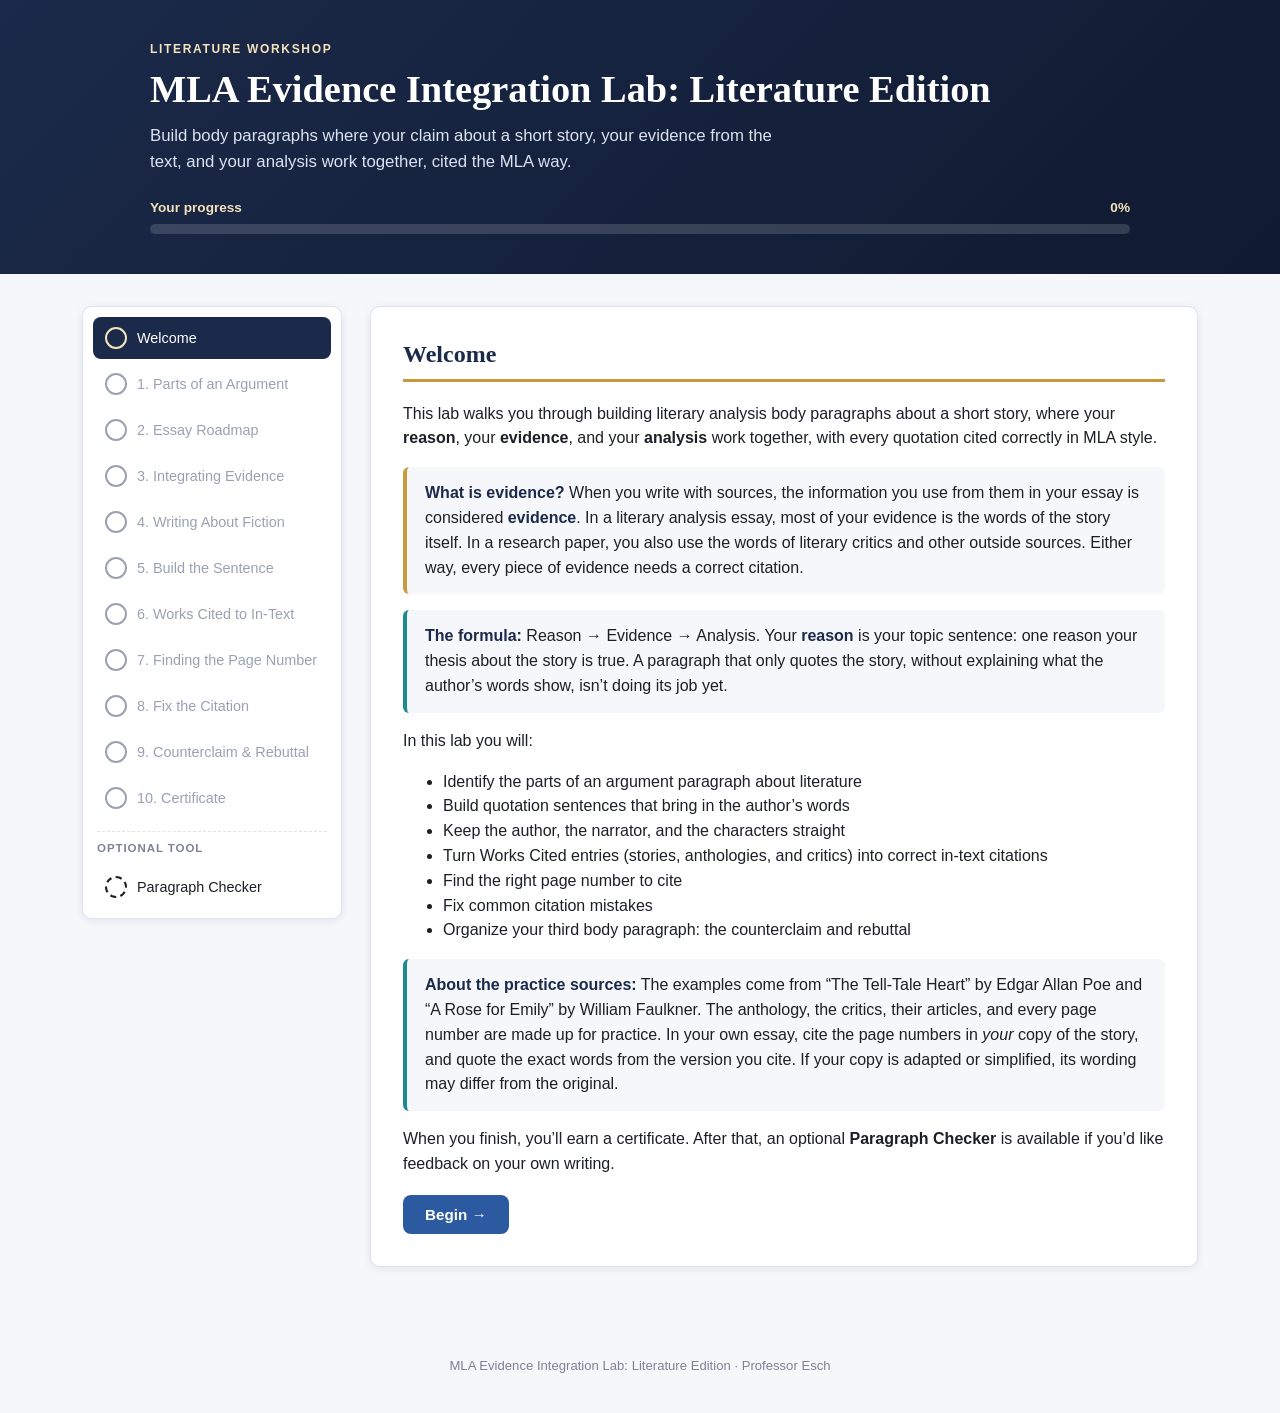
==== commit 292f9179: "Literature Edition: describe body paragraphs as literary analysis, not persuasive Co-Authored-By: Cl" ====
--- a/literature.html
+++ b/literature.html
@@ -433,7 +433,7 @@
   function renderWelcome() {
     container().innerHTML =
       '<section class="card"><h2>Welcome</h2>' +
-      "<p>This lab walks you through building persuasive body paragraphs about a short story, where your <strong>reason</strong>, your <strong>evidence</strong>, and your <strong>analysis</strong> work together, with every quotation cited correctly in MLA style.</p>" +
+      "<p>This lab walks you through building literary analysis body paragraphs about a short story, where your <strong>reason</strong>, your <strong>evidence</strong>, and your <strong>analysis</strong> work together, with every quotation cited correctly in MLA style.</p>" +
       '<div class="callout gold"><strong>What is evidence?</strong> When you write with sources, the information you use from them in your essay is considered <strong>evidence</strong>. In a literary analysis essay, most of your evidence is the words of the story itself. In a research paper, you also use the words of literary critics and other outside sources. Either way, every piece of evidence needs a correct citation.</div>' +
       '<div class="callout"><strong>The formula:</strong> Reason &rarr; Evidence &rarr; Analysis. Your <strong>reason</strong> is your topic sentence: one reason your thesis about the story is true. A paragraph that only quotes the story, without explaining what the author’s words show, isn’t doing its job yet.</div>' +
       "<p>In this lab you will:</p>" +
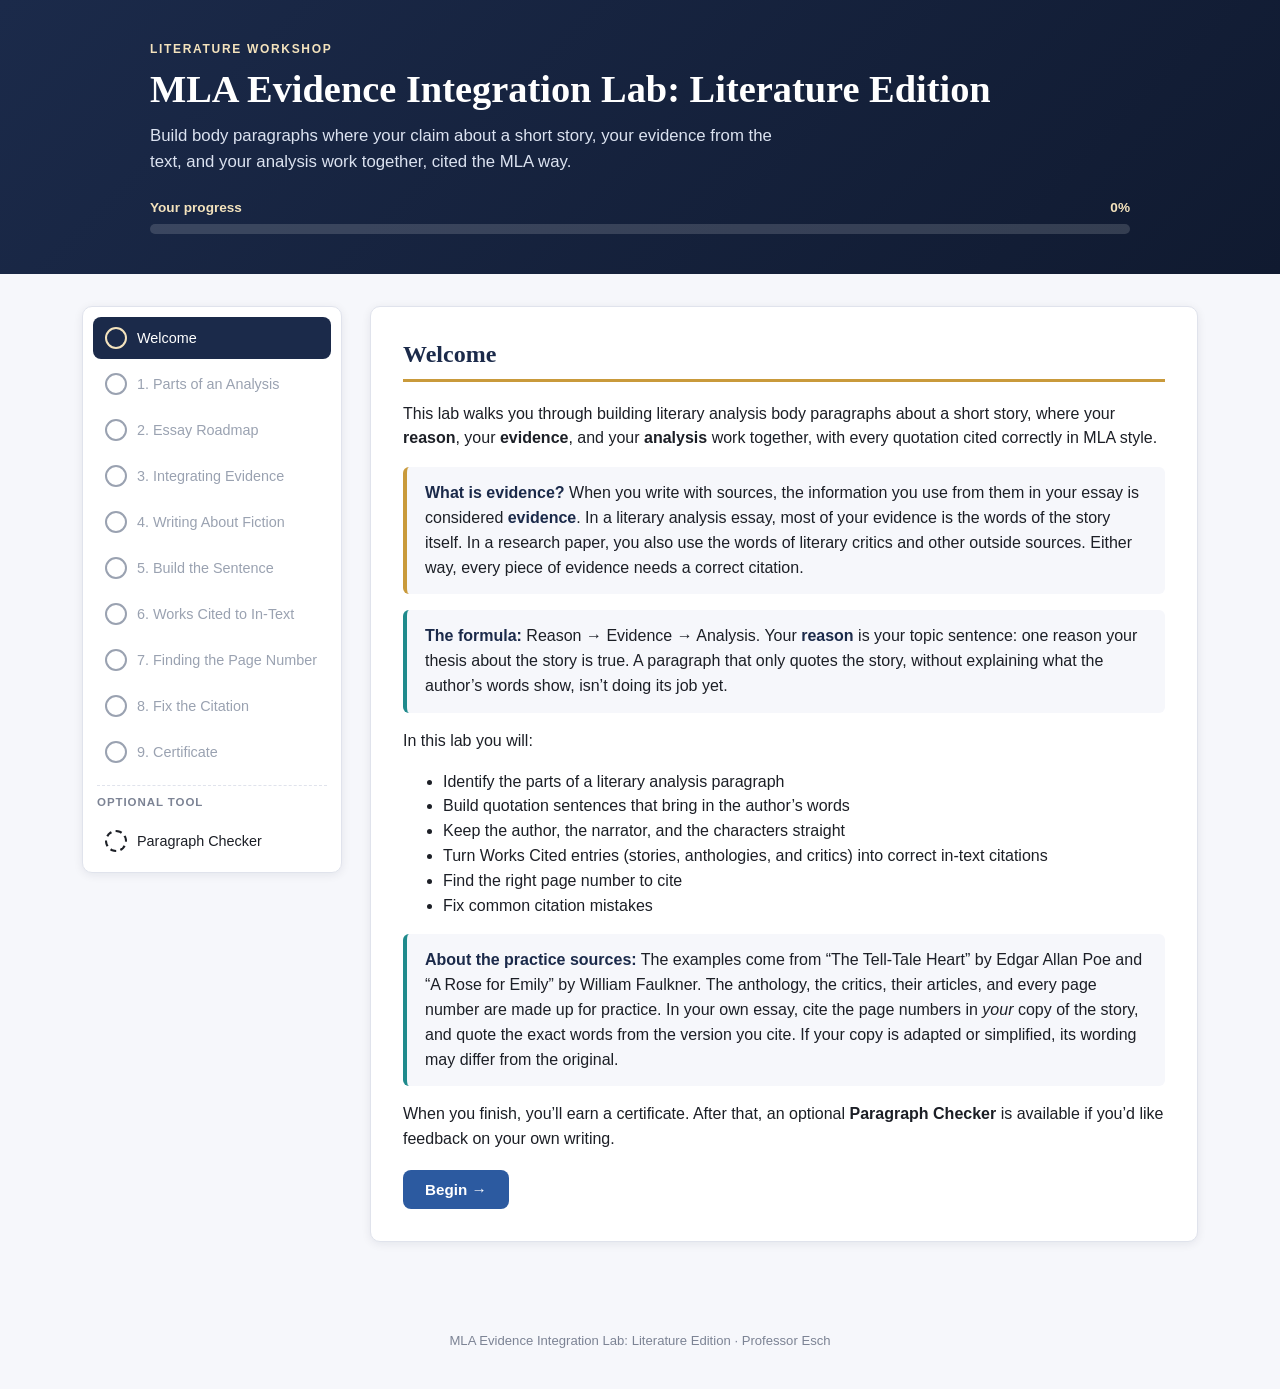
==== commit 56156709: "Literature Edition: replace Parts of an Argument with Parts of an Analysis, remove counterclaim and " ====
--- a/literature.html
+++ b/literature.html
@@ -102,7 +102,6 @@
 .roadmap { display: flex; flex-wrap: nowrap; gap: 6px; align-items: stretch; margin: 20px 0; }
 .roadmap-step { flex: 1 1 0; min-width: 0; background: var(--navy); color: #fff; padding: 10px 4px; border-radius: 8px; font-size: clamp(0.72rem, 1.15vw, 0.84rem); white-space: nowrap; font-weight: 600; text-align: center; display: flex; flex-direction: column; justify-content: center; }
 .roadmap-step small { font-weight: 500; opacity: 0.85; white-space: normal; line-height: 1.25; margin-top: 2px; }
-.roadmap-step.counterclaim { background: var(--teal); }
 .roadmap-arrow { flex: none; color: var(--blue); font-size: 1.1rem; display: flex; align-items: center; }
 
 /* Multiple choice */
@@ -267,7 +266,7 @@
 
   var MODULES = [
     { id: "welcome", label: "Welcome" },
-    { id: "parts", label: "1. Parts of an Argument" },
+    { id: "parts", label: "1. Parts of an Analysis" },
     { id: "roadmap", label: "2. Essay Roadmap" },
     { id: "evidence", label: "3. Integrating Evidence" },
     { id: "fiction", label: "4. Writing About Fiction" },
@@ -275,8 +274,7 @@
     { id: "matching", label: "6. Works Cited to In-Text" },
     { id: "pagenum", label: "7. Finding the Page Number" },
     { id: "fixit", label: "8. Fix the Citation" },
-    { id: "counterclaim", label: "9. Counterclaim & Rebuttal" },
-    { id: "certificate", label: "10. Certificate" },
+    { id: "certificate", label: "9. Certificate" },
     { id: "checker", label: "Paragraph Checker", optional: true }
   ];
 
@@ -287,8 +285,6 @@
       completed: {},
       quizzes: {},
       builderRound: 0,
-      order: null,
-      ccOrderDone: false,
       checker: { text: "", type: "body", pages: "yes", thesis: "" },
       studentName: "",
       certId: "",
@@ -353,7 +349,7 @@
     var r = {
       welcome: renderWelcome, parts: renderParts, roadmap: renderRoadmap, evidence: renderEvidence,
       fiction: renderFiction, builder: renderBuilder, matching: renderMatching, pagenum: renderPageNum,
-      fixit: renderFixIt, counterclaim: renderCounterclaim, certificate: renderCertificate, checker: renderChecker
+      fixit: renderFixIt, certificate: renderCertificate, checker: renderChecker
     };
     (r[state.currentModule] || renderWelcome)();
   }
@@ -437,7 +433,7 @@
       '<div class="callout gold"><strong>What is evidence?</strong> When you write with sources, the information you use from them in your essay is considered <strong>evidence</strong>. In a literary analysis essay, most of your evidence is the words of the story itself. In a research paper, you also use the words of literary critics and other outside sources. Either way, every piece of evidence needs a correct citation.</div>' +
       '<div class="callout"><strong>The formula:</strong> Reason &rarr; Evidence &rarr; Analysis. Your <strong>reason</strong> is your topic sentence: one reason your thesis about the story is true. A paragraph that only quotes the story, without explaining what the author’s words show, isn’t doing its job yet.</div>' +
       "<p>In this lab you will:</p>" +
-      "<ul><li>Identify the parts of an argument paragraph about literature</li><li>Build quotation sentences that bring in the author’s words</li><li>Keep the author, the narrator, and the characters straight</li><li>Turn Works Cited entries (stories, anthologies, and critics) into correct in-text citations</li><li>Find the right page number to cite</li><li>Fix common citation mistakes</li><li>Organize your third body paragraph: the counterclaim and rebuttal</li></ul>" +
+      "<ul><li>Identify the parts of a literary analysis paragraph</li><li>Build quotation sentences that bring in the author’s words</li><li>Keep the author, the narrator, and the characters straight</li><li>Turn Works Cited entries (stories, anthologies, and critics) into correct in-text citations</li><li>Find the right page number to cite</li><li>Fix common citation mistakes</li></ul>" +
       '<div class="callout"><strong>About the practice sources:</strong> The examples come from “The Tell-Tale Heart” by Edgar Allan Poe and “A Rose for Emily” by William Faulkner. The anthology, the critics, their articles, and every page number are made up for practice. In your own essay, cite the page numbers in <em>your</em> copy of the story, and quote the exact words from the version you cite. If your copy is adapted or simplified, its wording may differ from the original.</div>' +
       "<p>When you finish, you’ll earn a certificate. After that, an optional <strong>Paragraph Checker</strong> is available if you’d like feedback on your own writing.</p>" +
       continueBtn("next-btn", "Begin") + "</section>";
@@ -448,7 +444,7 @@
   var EXAMPLE_PARA = "Poe lets the narrator’s own words contradict his claim of sanity. Poe’s narrator insists, “I loved the old man” (53), even though he goes on to kill him. This contradiction suggests that the narrator’s calm explanation hides a mind fixed on a single obsession. Poe therefore invites readers to doubt anything the narrator claims about himself.";
   function renderParts() {
     renderQuizModule({
-      id: "parts", nextId: "roadmap", title: "1. Parts of an Argument",
+      id: "parts", nextId: "roadmap", title: "1. Parts of an Analysis",
       intro:
         "<p>Every body paragraph in a literary essay is built from four moving parts:</p><ul>" +
         "<li><strong>Thesis statement:</strong> your essay’s main claim about the story, usually the last sentence of your introduction. A good literary thesis is arguable: it says something about the story’s meaning, a character, a symbol, or the author’s technique that a reader could debate.</li>" +
@@ -468,7 +464,7 @@
             { text: "William Faulkner was born in Mississippi in 1897.", why: "That’s a biographical fact, not a reason. It doesn’t explain why the thesis is true." },
             { text: "Faulkner opens the story by describing Miss Emily’s funeral as an event for the whole town.", correct: true, why: "It gives a reason the thesis is true. The “because” test works: Miss Emily is treated like a monument <em>because</em> the story opens with her funeral as a public event." },
             { text: "The narrator says the men attended the funeral out of “a sort of respectful affection for a fallen monument” (118).", why: "That’s evidence. A topic sentence is your own claim, in your own words, before any quotation." },
-            { text: "Some readers think the town truly cares about Miss Emily and only wants to protect her.", why: "That’s another reading of the story. It belongs in Body Paragraph 3, your counterclaim and rebuttal, not in a reason paragraph." }
+            { text: "The town truly cares about Miss Emily and only wants to protect her.", why: "That’s a different interpretation from the one your thesis claims. A topic sentence should give a reason that backs up <em>your</em> thesis." }
           ]
         },
         {
@@ -485,7 +481,7 @@
             { text: "Poe lets the narrator’s own words contradict his claim of sanity.", why: "That is the topic sentence. Look for the sentence that explains what the quotation shows." },
             { text: "Poe’s narrator insists, “I loved the old man” (53), even though he goes on to kill him.", why: "That is the evidence itself. Analysis comes after it and explains it." },
             { text: "This contradiction suggests that the narrator’s calm explanation hides a mind fixed on a single obsession.", correct: true, why: "It doesn’t repeat the quote or add new evidence. It explains what the quote shows about the narrator, and that’s analysis." },
-            { text: "Poe therefore invites readers to doubt anything the narrator claims about himself.", why: "That sentence extends the argument. Analysis explains the meaning of the evidence." }
+            { text: "Poe therefore invites readers to doubt anything the narrator claims about himself.", why: "That sentence extends the paragraph’s claim. Analysis explains the meaning of the evidence." }
           ]
         }
       ]
@@ -501,12 +497,11 @@
       '<div class="roadmap-step">Introduction<small>+ Thesis</small></div><div class="roadmap-arrow">&rarr;</div>' +
       '<div class="roadmap-step">Body Paragraph 1<small>Reason 1</small></div><div class="roadmap-arrow">&rarr;</div>' +
       '<div class="roadmap-step">Body Paragraph 2<small>Reason 2</small></div><div class="roadmap-arrow">&rarr;</div>' +
-      '<div class="roadmap-step counterclaim">Body Paragraph 3<small>Counterclaim &amp; Rebuttal</small></div><div class="roadmap-arrow">&rarr;</div>' +
+      '<div class="roadmap-step">Body Paragraph 3<small>Reason 3</small></div><div class="roadmap-arrow">&rarr;</div>' +
       '<div class="roadmap-step">Conclusion<small>Wrap-up</small></div>' +
       "</div>" +
       '<div class="callout"><strong>Your introduction</strong> names the author and the title of the story, gives a little context, and ends with your thesis. Story titles go in quotation marks the first time you mention them: “The Tell-Tale Heart.”</div>' +
-      '<div class="callout gold"><strong>Note:</strong> Body Paragraph 3 is your counterclaim and rebuttal paragraph. It comes last, after you’ve made your own case. Because a story can be read more than one way, this is where you show you’ve considered another interpretation before explaining why your reading still holds.</div>' +
-      '<div class="callout"><strong>Remember:</strong> each body paragraph’s topic sentence <em>is</em> its reason. Body Paragraph 1 opens with Reason 1, and Body Paragraph 2 opens with Reason 2. Body Paragraph 3 is different: it opens with the other reading, then answers it.</div>' +
+      '<div class="callout"><strong>Remember:</strong> each body paragraph’s topic sentence <em>is</em> its reason. Body Paragraph 1 opens with Reason 1, Body Paragraph 2 with Reason 2, and Body Paragraph 3 with Reason 3. Each paragraph then backs that reason up with evidence from the story and your own analysis.</div>' +
       continueBtn("next-btn", "I understand the roadmap") + "</section>";
     document.getElementById("next-btn").addEventListener("click", function () { markComplete("roadmap"); goTo("evidence"); });
   }
@@ -1111,7 +1106,7 @@
   /* ---------- 8. Fix the citation ---------- */
   function renderFixIt() {
     renderQuizModule({
-      id: "fixit", nextId: "counterclaim", title: "8. Fix the Citation",
+      id: "fixit", nextId: "certificate", title: "8. Fix the Citation",
       intro: "<p>Each sentence below has a citation mistake that shows up often in student essays about literature. Choose the corrected version.</p>",
       questions: [
         {
@@ -1166,158 +1161,7 @@
     });
   }
 
-  /* ---------- 9. Counterclaim (drag to order) ---------- */
-  var CC_STEPS = [
-    { id: "state", text: "State the other reading fairly: “Some readers argue that…”" },
-    { id: "acknowledge", text: "Briefly acknowledge what’s reasonable about that reading." },
-    { id: "pivot", text: "Pivot with a rebuttal transition: “However, this reading overlooks…”" },
-    { id: "rebut", text: "Give your rebuttal: evidence from the story and analysis that answer the other reading." }
-  ];
-  function shuffledIds() {
-    var ids = CC_STEPS.map(function (s) { return s.id; }), s, tries = 0;
-    do { s = shuffle(ids); tries++; } while (s.join() === ids.join() && tries < 20);
-    return s;
-  }
-  function renderCounterclaim() {
-    if (!state.order) { state.order = shuffledIds(); saveState(); }
-    container().innerHTML =
-      '<section class="card"><h2>9. Counterclaim &amp; Rebuttal</h2>' +
-      "<p>Your third body paragraph is your counterclaim and rebuttal. A story can be read more than one way, so instead of giving another reason, this paragraph fairly presents a different interpretation and then shows why your reading still holds.</p>" +
-      '<div class="callout"><strong>Key terms</strong><ul>' +
-      "<li><strong>Counterclaim:</strong> another reading of the story, the argument someone who disagrees with your thesis would make.</li>" +
-      "<li><strong>Rebuttal:</strong> your answer to that reading, using evidence from the story that shows why your thesis still holds.</li>" +
-      "<li><strong>Pivot:</strong> the transition that turns the paragraph from the other reading back to your argument. It signals to the reader, “Here’s where I disagree.”</li></ul>" +
-      '<div class="example-box" style="margin-bottom:0"><span class="label">Pivot phrases</span>However, … &nbsp;·&nbsp; Even so, … &nbsp;·&nbsp; Nevertheless, … &nbsp;·&nbsp; This reading overlooks … &nbsp;·&nbsp; What this interpretation ignores is …</div></div>' +
-      "<p>A strong counterclaim and rebuttal paragraph follows a predictable order. <strong>Drag the steps</strong> into the correct order, from first to last.</p>" +
-      '<p class="hint">Keyboard: press Tab to reach a step, then use the up and down arrow keys to move it.</p>' +
-      '<ol class="order-list" id="order-list"></ol>' +
-      '<div class="btn-row"><button class="btn" id="check-order-btn">Check Order</button></div>' +
-      '<div id="order-feedback" aria-live="polite"></div>' +
-      '<div id="cc-part2"></div></section>';
-
-    var list = document.getElementById("order-list");
-    state.order.forEach(function (id) {
-      var step = CC_STEPS.filter(function (s) { return s.id === id; })[0];
-      var li = document.createElement("li");
-      li.className = "order-item"; li.tabIndex = 0; li.dataset.id = id;
-      li.innerHTML = '<span class="order-num"></span><span class="order-handle" aria-hidden="true">≡</span><span>' + step.text + "</span>";
-      list.appendChild(li);
-    });
-    function renumber() {
-      list.querySelectorAll(".order-item").forEach(function (li, i) { li.querySelector(".order-num").textContent = i + 1; });
-    }
-    function readOrder() { return Array.prototype.map.call(list.querySelectorAll(".order-item"), function (li) { return li.dataset.id; }); }
-    function changed() {
-      state.order = readOrder(); saveState(); renumber();
-      list.querySelectorAll(".order-item").forEach(function (li) { li.classList.remove("correct-position", "wrong-position"); });
-      if (!state.ccOrderDone) document.getElementById("order-feedback").innerHTML = "";
-    }
-    renumber();
-    makeSortable(list, changed);
-
-    document.getElementById("check-order-btn").addEventListener("click", function () {
-      var correct = CC_STEPS.map(function (s) { return s.id; });
-      var cur = readOrder(), allRight = cur.join() === correct.join();
-      list.querySelectorAll(".order-item").forEach(function (li, i) {
-        li.classList.toggle("correct-position", cur[i] === correct[i]);
-        li.classList.toggle("wrong-position", cur[i] !== correct[i]);
-      });
-      var fb = document.getElementById("order-feedback");
-      if (allRight) {
-        fb.innerHTML = '<div class="feedback-msg good"><strong>That’s the order:</strong> state the reading fairly, acknowledge what’s reasonable, pivot, then rebut.</div>';
-        state.ccOrderDone = true; saveState();
-        showPart2();
-      } else {
-        var n = cur.filter(function (id, i) { return id === correct[i]; }).length;
-        fb.innerHTML = '<div class="feedback-msg bad"><strong>' + n + " of 4 are in the right spot</strong> (outlined in green). Remember: you acknowledge the other reading fairly before you pivot into your rebuttal.</div>";
-      }
-      scrollNear(fb);
-    });
-
-    function showPart2() {
-      var p2 = document.getElementById("cc-part2");
-      p2.innerHTML =
-        "<h3>Now spot the pivot</h3>" +
-        '<div class="example-box"><span class="label">Sample counterclaim paragraph</span>Some readers argue that the narrator is reliable because he describes the crime in such careful, orderly detail. It is true that he recounts his preparations step by step. However, this reading overlooks how quickly his calm control breaks down. Poe’s narrator admits, “I felt that I must scream or die!” (56), a moment that shows his calm explanation cannot hold under pressure.</div>' +
-        "<p>Which sentence is the <strong>pivot</strong> into the rebuttal?</p>";
-      buildChoices(p2, {
-        options: [
-          { text: "Some readers argue that the narrator is reliable because he describes the crime in such careful, orderly detail.", why: "That sentence states the other reading." },
-          { text: "It is true that he recounts his preparations step by step.", why: "That sentence acknowledges what’s reasonable about the other side." },
-          { text: "However, this reading overlooks how quickly his calm control breaks down.", correct: true, why: "“However, this reading overlooks” turns the paragraph from the other side back to your argument." },
-          { text: "Poe’s narrator admits, “I felt that I must scream or die!” (56), a moment that shows his calm explanation cannot hold under pressure.", why: "That sentence is the rebuttal evidence and analysis. The pivot comes right before it." }
-        ]
-      }, function (fb) {
-        markComplete("counterclaim");
-        fb.insertAdjacentHTML("beforeend", continueBtn("cc-next", "Go to my certificate"));
-        document.getElementById("cc-next").addEventListener("click", function () { goTo("certificate"); });
-      });
-    }
-    if (state.ccOrderDone) {
-      document.getElementById("order-feedback").innerHTML = '<div class="feedback-msg good">Order complete.</div>';
-      showPart2();
-    }
-  }
-
-  /* Pointer-based drag-to-reorder (works with mouse, touch, and pen) plus arrow keys. */
-  function makeSortable(list, onChange) {
-    var item = null, ph = null, offY = 0, pid = null, startY = 0, moved = false;
-    list.addEventListener("pointerdown", function (e) {
-      var li = e.target.closest(".order-item");
-      if (!li || e.button !== 0) return;
-      e.preventDefault();
-      item = li; pid = e.pointerId; startY = e.clientY; moved = false;
-      offY = e.clientY - li.getBoundingClientRect().top;
-      document.addEventListener("pointermove", onMove);
-      document.addEventListener("pointerup", onUp);
-      document.addEventListener("pointercancel", onUp);
-    });
-    function begin() {
-      var r = item.getBoundingClientRect();
-      ph = document.createElement("li"); ph.className = "order-placeholder"; ph.style.height = r.height + "px";
-      list.insertBefore(ph, item.nextSibling);
-      item.classList.add("dragging");
-      item.style.position = "fixed"; item.style.zIndex = 1000;
-      item.style.left = r.left + "px"; item.style.top = r.top + "px"; item.style.width = r.width + "px";
-      moved = true;
-    }
-    function onMove(e) {
-      if (e.pointerId !== pid || !item) return;
-      if (!moved) { if (Math.abs(e.clientY - startY) < 5) return; begin(); }
-      item.style.top = (e.clientY - offY) + "px";
-      var siblings = Array.prototype.filter.call(list.querySelectorAll(".order-item"), function (el) { return el !== item; });
-      var before = null;
-      for (var i = 0; i < siblings.length; i++) {
-        var r = siblings[i].getBoundingClientRect();
-        if (e.clientY < r.top + r.height / 2) { before = siblings[i]; break; }
-      }
-      if (before) list.insertBefore(ph, before); else list.appendChild(ph);
-      /* auto-scroll near the window edges */
-      if (e.clientY < 60) window.scrollBy(0, -12);
-      else if (e.clientY > window.innerHeight - 60) window.scrollBy(0, 12);
-    }
-    function onUp(e) {
-      if (e.pointerId !== pid) return;
-      document.removeEventListener("pointermove", onMove);
-      document.removeEventListener("pointerup", onUp);
-      document.removeEventListener("pointercancel", onUp);
-      if (moved && item) {
-        list.insertBefore(item, ph); ph.remove();
-        item.classList.remove("dragging");
-        item.style.position = item.style.zIndex = item.style.left = item.style.top = item.style.width = "";
-        onChange();
-      }
-      item = null; ph = null; moved = false;
-    }
-    list.addEventListener("keydown", function (e) {
-      var li = e.target.closest(".order-item");
-      if (!li) return;
-      if (e.key === "ArrowUp" && li.previousElementSibling) { e.preventDefault(); list.insertBefore(li, li.previousElementSibling); li.focus(); onChange(); }
-      else if (e.key === "ArrowDown" && li.nextElementSibling) { e.preventDefault(); list.insertBefore(li.nextElementSibling, li); li.focus(); onChange(); }
-    });
-  }
-
-  /* ---------- 10. Certificate ---------- */
+  /* ---------- 9. Certificate ---------- */
   function makeCertId(name) {
     var h = 0;
     for (var i = 0; i < name.length; i++) h = (h * 31 + name.charCodeAt(i)) >>> 0;
@@ -1330,11 +1174,11 @@
   }
   function renderCertificate() {
     if (!isUnlocked("certificate")) {
-      container().innerHTML = '<section class="card"><h2>10. Certificate</h2><p>Finish the Counterclaim &amp; Rebuttal section first.</p></section>';
+      container().innerHTML = '<section class="card"><h2>9. Certificate</h2><p>Finish the earlier sections first.</p></section>';
       return;
     }
     container().innerHTML =
-      '<section class="card certificate-panel"><h2>10. Your Certificate</h2>' +
+      '<section class="card certificate-panel"><h2>9. Your Certificate</h2>' +
       '<div class="no-print"><p>Enter your full name exactly as you’d like it to appear, then generate your certificate.</p>' +
       '<input type="text" class="name-input" id="name-input" placeholder="First and last name" value="' + escapeHtml(state.studentName) + '" />' +
       '<div class="btn-row" style="justify-content:center"><button class="btn" id="generate-btn">Generate My Certificate</button></div></div>' +
@@ -1371,7 +1215,6 @@
       "<li>Format MLA in-text citations with no “p.” and no comma before the page</li>" +
       "<li>Match in-text citations to Works Cited entries for stories, anthologies, and critics, including sources with two or more authors, no author, or no page numbers</li>" +
       "<li>Choose the correct page number to cite</li>" +
-      "<li>Organize a counterclaim and rebuttal paragraph</li>" +
       "</ul>" +
       '<div class="cert-footer">' +
       '<div><span class="cert-line">' + escapeHtml(state.certDate) + "</span><small>Date Completed</small></div>" +
@@ -1386,8 +1229,6 @@
   /* ---------- Optional: Paragraph Checker ---------- */
   var REPORTING = /\b(argues?|argued|explains?|explained|notes?|noted|states?|stated|claims?|claimed|suggests?|suggested|contends?|observes?|writes?|wrote|points? out|shows?|showed|says|said|describes?|described|emphasi[sz]es?|insists?|insisted|reports?|reported|asserts?|adds?|added|acknowledges?|admits?|admitted|maintains?|warns?|reveals?|revealed|illustrates?|demonstrates?|highlights?|stresses|concludes?|believes?|finds|found|according to|mentions?|declares?|recalls?|questions?|proposes?|reminds?|tells?|told|asks?|portrays?|portrayed|depicts?|depicted|presents?|presented|creates?|created|builds?|built|uses?|used|develops?|developed|contrasts?|contrasted|implies|implied|hints?|hinted|confess(?:es|ed)?|narrates?|narrated|replies|replied|responds?|responded|exclaims?|exclaimed)\b/i;
   var PAST_REPORT = /\b(wrote|argued|explained|noted|stated|claimed|suggested|described|showed|revealed|illustrated|portrayed|depicted|emphasi[sz]ed|presented|created|developed|contrasted|implied|hinted|stressed|mentioned|said|insisted|confessed|admitted|observed|reported|asserted|added|replied|responded|exclaimed|narrated)\b/i;
-  var OPPOSING = /\b(some (people|readers|critics|students|parents|experts|scholars|teachers|americans|may|might|would|could|argue|believe|claim|say|think|feel|insist|read|interpret|see|view)|others (may |might )?(argue|believe|claim|say|think|feel|insist)|other (readers|critics)|many (people |readers )?(argue|believe|claim|think|feel)|opponents|critics|skeptics|those who (believe|argue|think|oppose|support)|it (could|can|may|might) be argued|one (could|might|may) argue|(another|an alternative|a different|a common|a popular) (reading|interpretation|view|perspective)|admittedly|granted|it is true that|while it is true|on the other hand|the other side|opposing (view|side|argument)|counter ?arguments?|people who (disagree|oppose))\b/i;
-  var PIVOT = /\b(however|but|yet|nevertheless|nonetheless|even so|still|in fact|on the contrary|in reality|actually|the truth is|overlooks?|ignores?|fails? to|although|though|despite|ultimately|regardless|this (view|argument|claim|idea|position|reading|interpretation) (is|overlooks|ignores|fails|misses))\b/i;
 
   function snippet(s, words) {
     var w = s.trim().split(/\s+/);
@@ -1533,7 +1374,7 @@
       good.push("Found a signal phrase introducing your evidence.");
     }
 
-    /* ---- first sentence (topic sentence or counterclaim opener) ---- */
+    /* ---- first sentence (topic sentence) ---- */
     var fsMatch = t.match(/^.*?[.!?][”"]?(?=\s+[A-Z“"(]|\s*$)/);
     var fs = (fsMatch ? fsMatch[0] : t).trim();
     var fsShown = '<span class="issue-snippet">' + snippet(fs, 8) + "</span>";
@@ -1548,9 +1389,6 @@
       if (/\b(in this paragraph|this paragraph (will|is about|discusses)|i will (discuss|talk about|explain|show)|i am going to)\b/i.test(fs)) {
         issues.push("<strong>Topic sentence:</strong> skip announcing what the paragraph will do (" + fsShown + "). Just state your reason directly."); tsProblems++;
       }
-      if (OPPOSING.test(fs)) {
-        issues.push("<strong>Topic sentence:</strong> your first sentence sounds like another reading of the story. In a body paragraph, open with <em>your</em> reason. The other reading belongs in Body Paragraph 3, your counterclaim and rebuttal."); tsProblems++;
-      }
       if (!tsProblems && fs.split(/\s+/).length < 6) {
         issues.push("<strong>Topic sentence:</strong> your first sentence is very short. Make sure it clearly states one reason that supports your thesis."); tsProblems++;
       }
@@ -1564,14 +1402,6 @@
         }
       }
       if (!tsProblems && !(th.split(/\s+/).length >= 5)) good.push("Your paragraph opens with your own topic sentence, not a quotation.");
-    } else if (type === "counter") {
-      var oppFirst = OPPOSING.test(fs);
-      var oppAny = t.match(OPPOSING);
-      if (oppAny && !oppFirst) {
-        issues.push("<strong>Opening:</strong> the other reading doesn’t show up until partway through the paragraph. Open Body Paragraph 3 by stating the other reading of the story, then pivot to your rebuttal.");
-      } else if (oppFirst) {
-        good.push("Your paragraph opens by stating the other reading.");
-      }
     }
 
     /* ---- analysis between and after pieces of evidence ---- */
@@ -1642,19 +1472,6 @@
         "). When you describe what happens in a story or what the author does, use the present tense (Miss Emily buys poison; Poe builds suspense). Past tense is fine for history, such as when a story was published, and inside a quotation, where you copy the author’s exact words.");
     }
 
-    if (type === "counter") {
-      var o = t.match(OPPOSING);
-      if (o) {
-        if (!OPPOSING.test(fs)) good.push("Found language that states the other reading (“" + escapeHtml(o[0]) + "”).");
-        var afterOpp = t.slice(o.index + o[0].length);
-        var p = afterOpp.match(PIVOT);
-        if (p) good.push("Found a rebuttal pivot (“" + escapeHtml(p[0]) + "”).");
-        else issues.push("After you state the other reading, pivot into your rebuttal with a clear transition, such as “However, this reading overlooks…”");
-      } else {
-        issues.push("I couldn’t find where you state the other reading of the story. Make it clear with a phrase like “Some readers may argue that…” or “Another interpretation holds that…”");
-        if (!PIVOT.test(t)) issues.push("Add a clear pivot into your rebuttal, such as “However, this reading overlooks…”");
-      }
-    }
     while (rows.length < 2) rows.push({ missing: true, quote: "Quotation " + (rows.length + 1) + ": not found" });
     return { issues: issues, good: good, rows: rows };
   }
@@ -1681,12 +1498,10 @@
       "<p>Now, check a paragraph from your own literary analysis or research essay. Copy one paragraph from your essay, paste it into the box below, and click <strong>Check My Paragraph</strong> to see whether your quotations and in-text citations are formatted correctly. You can check as many paragraphs as you like, one at a time. This is optional and doesn’t affect your certificate.</p>" +
       '<div class="callout gold"><strong>Keep in mind:</strong> this checker looks for patterns. It can’t read your Works Cited page or your story, so it may miss things or flag something that’s actually fine. Use it as a guide, not a grade.</div>' +
       '<div class="checker-options">' +
-      '<fieldset class="opt-group"><legend>What kind of paragraph?</legend>' +
-      radio("ptype", "body", c.type, "Body paragraph") + radio("ptype", "counter", c.type, "Counterclaim &amp; rebuttal paragraph") + "</fieldset>" +
       '<fieldset class="opt-group"><legend>Does your source have page numbers?</legend>' +
       radio("pages", "yes", c.pages, "Yes (anthology, book, journal article, or PDF)") + radio("pages", "no", c.pages, "No (website or online text)") + radio("pages", "mixed", c.pages, "I used both kinds") + "</fieldset>" +
       "</div>" +
-      '<div id="thesis-wrap"' + (c.type === "body" ? "" : ' style="display:none"') + '><label for="thesis-input" class="chip-bank-label">Your thesis statement (optional)</label>' +
+      '<div id="thesis-wrap"><label for="thesis-input" class="chip-bank-label">Your thesis statement (optional)</label>' +
       '<textarea class="coach-input" id="thesis-input" style="min-height:64px" placeholder="Paste your thesis here so the checker can see whether your topic sentence connects to it...">' + escapeHtml(c.thesis || "") + "</textarea></div>" +
       '<label for="coach-textarea" class="chip-bank-label">Your paragraph</label>' +
       '<textarea class="coach-input" id="coach-textarea" placeholder="Paste your paragraph here...">' + escapeHtml(c.text) + "</textarea>" +
@@ -1699,14 +1514,14 @@
     thIn.addEventListener("input", function () { c.thesis = thIn.value; saveState(); });
     container().querySelectorAll('input[type="radio"]').forEach(function (r) {
       r.addEventListener("change", function () {
-        if (r.name === "ptype") { c.type = r.value; document.getElementById("thesis-wrap").style.display = c.type === "body" ? "" : "none"; } else c.pages = r.value;
+        c.pages = r.value;
         saveState();
         document.getElementById("coach-feedback").innerHTML = "";
       });
     });
     document.getElementById("check-btn").addEventListener("click", function () {
       c.text = ta.value; saveState();
-      var res = analyzeParagraph(ta.value, c.type, c.pages, c.type === "body" ? thIn.value : "");
+      var res = analyzeParagraph(ta.value, "body", c.pages, thIn.value);
       var fb = document.getElementById("coach-feedback");
       var n = res.issues.length, html = "";
       html += '<div class="check-summary ' + (n ? "has-issues" : "no-issues") + '">' +
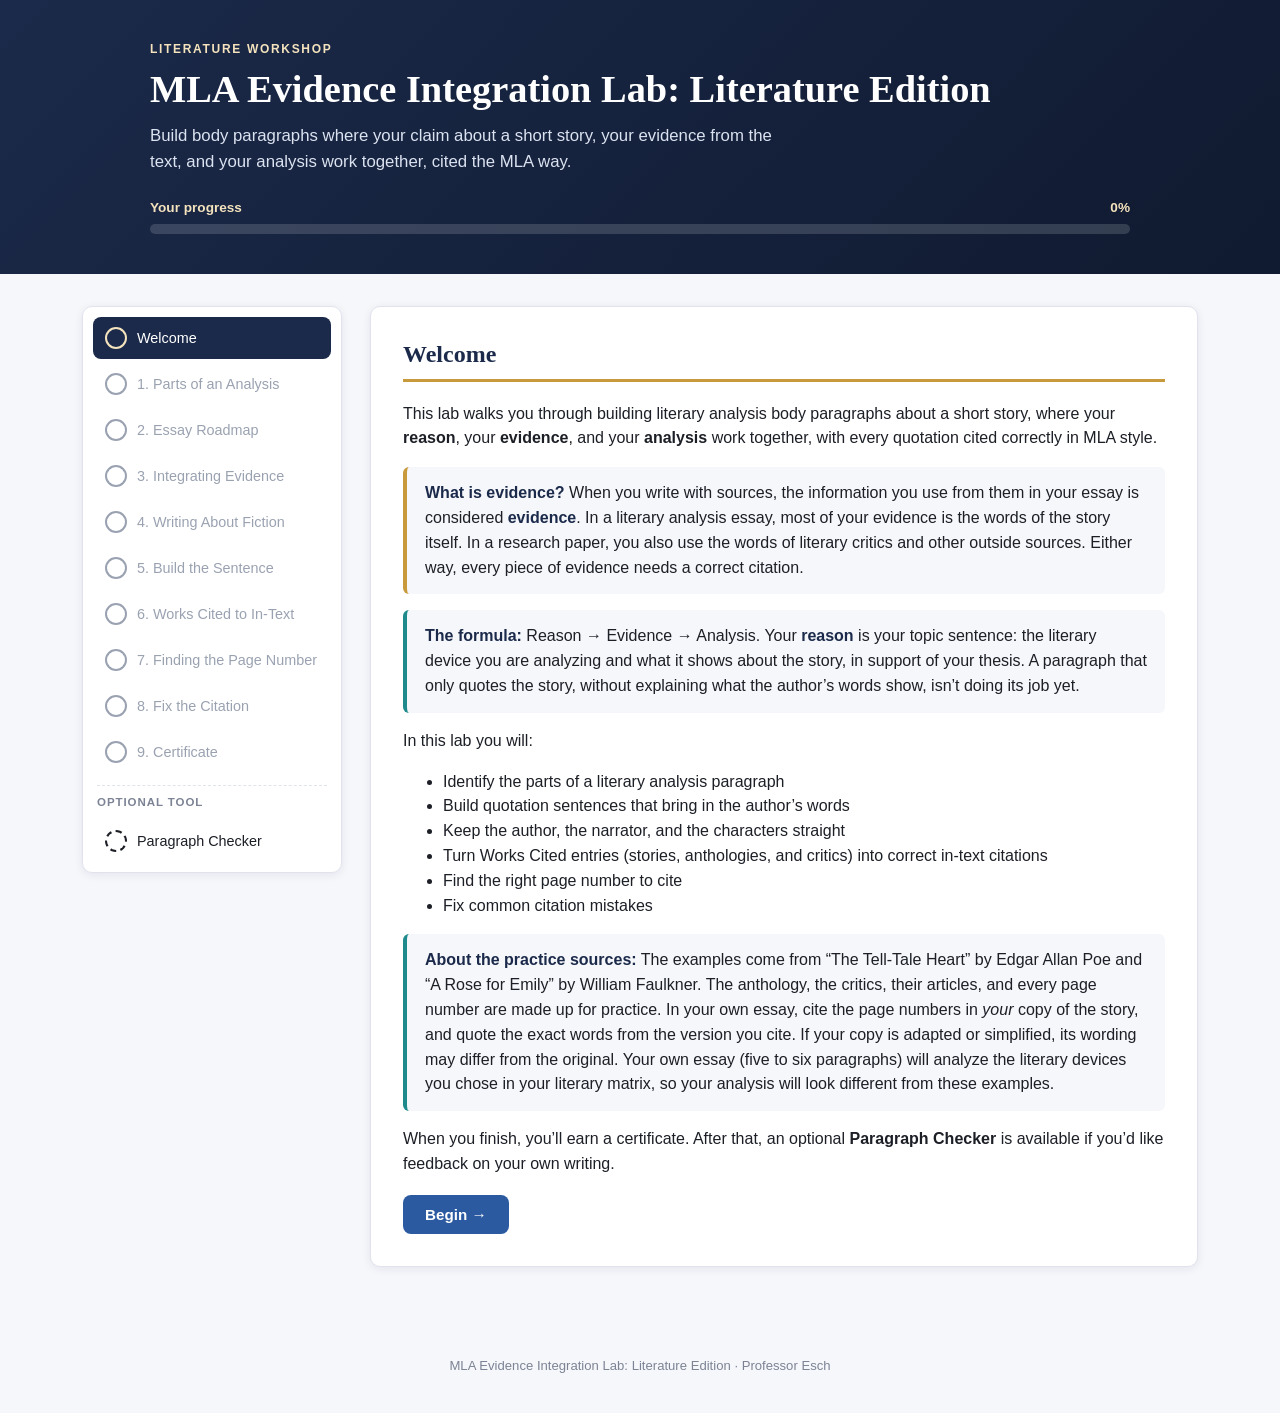
==== commit 1c3ff08e: "Literature lab: device-based analysis framework for 5-6 paragraph essays Co-Authored-By: Claude Sonn" ====
--- a/literature.html
+++ b/literature.html
@@ -431,54 +431,54 @@
       '<section class="card"><h2>Welcome</h2>' +
       "<p>This lab walks you through building literary analysis body paragraphs about a short story, where your <strong>reason</strong>, your <strong>evidence</strong>, and your <strong>analysis</strong> work together, with every quotation cited correctly in MLA style.</p>" +
       '<div class="callout gold"><strong>What is evidence?</strong> When you write with sources, the information you use from them in your essay is considered <strong>evidence</strong>. In a literary analysis essay, most of your evidence is the words of the story itself. In a research paper, you also use the words of literary critics and other outside sources. Either way, every piece of evidence needs a correct citation.</div>' +
-      '<div class="callout"><strong>The formula:</strong> Reason &rarr; Evidence &rarr; Analysis. Your <strong>reason</strong> is your topic sentence: one reason your thesis about the story is true. A paragraph that only quotes the story, without explaining what the author’s words show, isn’t doing its job yet.</div>' +
+      '<div class="callout"><strong>The formula:</strong> Reason &rarr; Evidence &rarr; Analysis. Your <strong>reason</strong> is your topic sentence: the literary device you are analyzing and what it shows about the story, in support of your thesis. A paragraph that only quotes the story, without explaining what the author’s words show, isn’t doing its job yet.</div>' +
       "<p>In this lab you will:</p>" +
       "<ul><li>Identify the parts of a literary analysis paragraph</li><li>Build quotation sentences that bring in the author’s words</li><li>Keep the author, the narrator, and the characters straight</li><li>Turn Works Cited entries (stories, anthologies, and critics) into correct in-text citations</li><li>Find the right page number to cite</li><li>Fix common citation mistakes</li></ul>" +
-      '<div class="callout"><strong>About the practice sources:</strong> The examples come from “The Tell-Tale Heart” by Edgar Allan Poe and “A Rose for Emily” by William Faulkner. The anthology, the critics, their articles, and every page number are made up for practice. In your own essay, cite the page numbers in <em>your</em> copy of the story, and quote the exact words from the version you cite. If your copy is adapted or simplified, its wording may differ from the original.</div>' +
+      '<div class="callout"><strong>About the practice sources:</strong> The examples come from “The Tell-Tale Heart” by Edgar Allan Poe and “A Rose for Emily” by William Faulkner. The anthology, the critics, their articles, and every page number are made up for practice. In your own essay, cite the page numbers in <em>your</em> copy of the story, and quote the exact words from the version you cite. If your copy is adapted or simplified, its wording may differ from the original. Your own essay (five to six paragraphs) will analyze the literary devices you chose in your literary matrix, so your analysis will look different from these examples.</div>' +
       "<p>When you finish, you’ll earn a certificate. After that, an optional <strong>Paragraph Checker</strong> is available if you’d like feedback on your own writing.</p>" +
       continueBtn("next-btn", "Begin") + "</section>";
     document.getElementById("next-btn").addEventListener("click", function () { markComplete("welcome"); goTo("parts"); });
   }
 
   /* ---------- 1. Parts ---------- */
-  var EXAMPLE_PARA = "Poe lets the narrator’s own words contradict his claim of sanity. Poe’s narrator insists, “I loved the old man” (53), even though he goes on to kill him. This contradiction suggests that the narrator’s calm explanation hides a mind fixed on a single obsession. Poe therefore invites readers to doubt anything the narrator claims about himself.";
+  var EXAMPLE_PARA = "Poe uses the narrator’s first-person point of view to show that his claim of sanity cannot be trusted. Poe’s narrator insists, “I loved the old man” (53), even though he goes on to kill him. This contradiction suggests that the narrator’s calm explanation hides a mind fixed on a single obsession. Poe therefore invites readers to doubt anything the narrator claims about himself.";
   function renderParts() {
     renderQuizModule({
       id: "parts", nextId: "roadmap", title: "1. Parts of an Analysis",
       intro:
         "<p>Every body paragraph in a literary essay is built from four moving parts:</p><ul>" +
-        "<li><strong>Thesis statement:</strong> your essay’s main claim about the story, usually the last sentence of your introduction. A good literary thesis is arguable: it says something about the story’s meaning, a character, a symbol, or the author’s technique that a reader could debate.</li>" +
-        "<li><strong>Topic sentence (your reason):</strong> the first sentence of a body paragraph. It states <em>one reason</em> your thesis is true, and the rest of the paragraph proves that reason.</li>" +
+        "<li><strong>Thesis statement:</strong> your essay’s main claim about the story, usually the last sentence of your introduction. A good literary thesis is arguable, and it usually names the literary devices you will analyze (chosen from your literary matrix) and what they show about the story’s meaning.</li>" +
+        "<li><strong>Topic sentence:</strong> the first sentence of a body paragraph. It names <em>one literary device</em> and says what it shows about the story, and the rest of the paragraph proves that claim.</li>" +
         "<li><strong>Evidence:</strong> the words you use from a source. In a literary analysis, that is usually a quotation (or paraphrase) from the story. In a research paper, it can also come from a critic or another outside source.</li>" +
         "<li><strong>Analysis:</strong> your own explanation of what the evidence shows and how the author’s choices create that meaning. This is the part students skip most often.</li></ul>" +
-        '<div class="callout gold"><strong>Thesis vs. topic sentence:</strong> your thesis makes the big claim about the story; each topic sentence gives one reason that backs it up.<ul>' +
-        "<li><em>Thesis:</em> The narrator of “The Tell-Tale Heart” cannot be trusted to tell his own story.</li>" +
-        "<li><em>Topic sentence (Reason 1):</em> Poe lets the narrator’s own words contradict his claim of sanity.</li>" +
-        "<li><em>Topic sentence (Reason 2):</em> Poe shows the narrator’s guilt overpowering his self-control by the end of the story.</li></ul>" +
-        "Test: put “because” between your thesis and your topic sentence. If it makes sense, your topic sentence is a reason.</div>" +
+        '<div class="callout gold"><strong>Thesis vs. topic sentence:</strong> your thesis makes the big claim about the story; each topic sentence takes one literary device and shows how it supports that claim.<ul>' +
+        "<li><em>Thesis:</em> In “The Tell-Tale Heart,” Poe uses point of view and symbolism to show that guilt cannot be silenced.</li>" +
+        "<li><em>Topic sentence (Device 1):</em> Poe uses the narrator’s first-person point of view to show that his claim of sanity cannot be trusted.</li>" +
+        "<li><em>Topic sentence (Device 2):</em> Poe uses the sound of the beating heart as a symbol of the narrator’s guilt overpowering his self-control.</li></ul>" +
+        "Test: a good topic sentence names one literary device and says what it shows about the story. If it only retells the plot, it isn’t doing its job yet.</div>" +
         '<div class="example-box"><span class="label">Example paragraph</span>' + EXAMPLE_PARA + "</div>",
       questions: [
         {
-          prompt: '<div class="example-box"><span class="label">Thesis</span>In “A Rose for Emily,” William Faulkner uses a narrator who speaks for the whole town to show that Miss Emily is treated more like a monument than a person.</div>Which sentence would work as a <strong>topic sentence</strong> for a body paragraph? (Remember: it should be a reason that backs up the thesis.)',
-          options: [
-            { text: "William Faulkner was born in Mississippi in 1897.", why: "That’s a biographical fact, not a reason. It doesn’t explain why the thesis is true." },
-            { text: "Faulkner opens the story by describing Miss Emily’s funeral as an event for the whole town.", correct: true, why: "It gives a reason the thesis is true. The “because” test works: Miss Emily is treated like a monument <em>because</em> the story opens with her funeral as a public event." },
+          prompt: '<div class="example-box"><span class="label">Thesis</span>In “A Rose for Emily,” William Faulkner uses point of view and symbolism to show that Miss Emily is treated more like a monument than a person.</div>Which sentence would work as a <strong>topic sentence</strong> for a body paragraph? (Remember: it should name one literary device and say what it shows, in a way that backs up the thesis.)',
+          options: [
+            { text: "William Faulkner was born in Mississippi in 1897.", why: "That’s a biographical fact, not a claim about a literary device." },
+            { text: "Faulkner uses the town’s collective point of view to show that Miss Emily is a public symbol more than a private person.", correct: true, why: "It names a literary device (point of view) and says what it shows, so it backs up the thesis." },
             { text: "The narrator says the men attended the funeral out of “a sort of respectful affection for a fallen monument” (118).", why: "That’s evidence. A topic sentence is your own claim, in your own words, before any quotation." },
-            { text: "The town truly cares about Miss Emily and only wants to protect her.", why: "That’s a different interpretation from the one your thesis claims. A topic sentence should give a reason that backs up <em>your</em> thesis." }
-          ]
-        },
-        {
-          prompt: "Now look at the example paragraph. Which sentence is the <strong>topic sentence</strong> (the reason)?",
+            { text: "Many readers enjoy the story’s shocking ending.", why: "That’s a personal reaction, not a claim about how a literary device creates meaning." }
+          ]
+        },
+        {
+          prompt: "Now look at the example paragraph. Which sentence is the <strong>topic sentence</strong> (the claim about a literary device)?",
           options: [
             { text: "Poe’s narrator insists, “I loved the old man” (53), even though he goes on to kill him.", why: "That sentence is the evidence. It brings in a quotation from the story." },
-            { text: "Poe lets the narrator’s own words contradict his claim of sanity.", correct: true, why: "It opens the paragraph and states the one reason this paragraph will prove." },
+            { text: "Poe uses the narrator’s first-person point of view to show that his claim of sanity cannot be trusted.", correct: true, why: "It opens the paragraph and names the one literary device this paragraph will analyze." },
             { text: "Poe therefore invites readers to doubt anything the narrator claims about himself.", why: "That is the closing sentence. It ties the paragraph back to the bigger claim." }
           ]
         },
         {
           prompt: "Which sentence in the example is the <strong>analysis</strong>?",
           options: [
-            { text: "Poe lets the narrator’s own words contradict his claim of sanity.", why: "That is the topic sentence. Look for the sentence that explains what the quotation shows." },
+            { text: "Poe uses the narrator’s first-person point of view to show that his claim of sanity cannot be trusted.", why: "That is the topic sentence. Look for the sentence that explains what the quotation shows." },
             { text: "Poe’s narrator insists, “I loved the old man” (53), even though he goes on to kill him.", why: "That is the evidence itself. Analysis comes after it and explains it." },
             { text: "This contradiction suggests that the narrator’s calm explanation hides a mind fixed on a single obsession.", correct: true, why: "It doesn’t repeat the quote or add new evidence. It explains what the quote shows about the narrator, and that’s analysis." },
             { text: "Poe therefore invites readers to doubt anything the narrator claims about himself.", why: "That sentence extends the paragraph’s claim. Analysis explains the meaning of the evidence." }
@@ -495,13 +495,14 @@
       "<p>Here’s where your paragraphs fit in the whole essay:</p>" +
       '<div class="roadmap">' +
       '<div class="roadmap-step">Introduction<small>+ Thesis</small></div><div class="roadmap-arrow">&rarr;</div>' +
-      '<div class="roadmap-step">Body Paragraph 1<small>Reason 1</small></div><div class="roadmap-arrow">&rarr;</div>' +
-      '<div class="roadmap-step">Body Paragraph 2<small>Reason 2</small></div><div class="roadmap-arrow">&rarr;</div>' +
-      '<div class="roadmap-step">Body Paragraph 3<small>Reason 3</small></div><div class="roadmap-arrow">&rarr;</div>' +
+      '<div class="roadmap-step">Body Paragraph 1<small>Device 1</small></div><div class="roadmap-arrow">&rarr;</div>' +
+      '<div class="roadmap-step">Body Paragraph 2<small>Device 2</small></div><div class="roadmap-arrow">&rarr;</div>' +
+      '<div class="roadmap-step">Body Paragraph 3<small>Device 3 (and 4)</small></div><div class="roadmap-arrow">&rarr;</div>' +
       '<div class="roadmap-step">Conclusion<small>Wrap-up</small></div>' +
       "</div>" +
+      '<div class="callout gold"><strong>Your essay is five to six paragraphs:</strong> an introduction, three or four body paragraphs, and a conclusion. Each body paragraph focuses on one literary device you chose from your literary matrix (for example symbolism, imagery, irony, point of view, characterization, or setting). Your devices and your analysis will be different from your classmates’, so the examples in this lab show the pattern, not the answer.</div>' +
       '<div class="callout"><strong>Your introduction</strong> names the author and the title of the story, gives a little context, and ends with your thesis. Story titles go in quotation marks the first time you mention them: “The Tell-Tale Heart.”</div>' +
-      '<div class="callout"><strong>Remember:</strong> each body paragraph’s topic sentence <em>is</em> its reason. Body Paragraph 1 opens with Reason 1, Body Paragraph 2 with Reason 2, and Body Paragraph 3 with Reason 3. Each paragraph then backs that reason up with evidence from the story and your own analysis.</div>' +
+      '<div class="callout"><strong>Remember:</strong> each body paragraph’s topic sentence <em>names the literary device</em> that paragraph analyzes and says what it shows. The paragraph then backs that claim up with evidence from the story and your own analysis. If you write a sixth paragraph, it follows the same pattern.</div>' +
       continueBtn("next-btn", "I understand the roadmap") + "</section>";
     document.getElementById("next-btn").addEventListener("click", function () { markComplete("roadmap"); goTo("evidence"); });
   }
@@ -1381,22 +1382,22 @@
     if (type === "body") {
       var tsProblems = 0;
       if (/[“"]/.test(fs) || /\([^()]*\d[^()]*\)|\([A-Z][^()]*\)/.test(fs)) {
-        issues.push("<strong>Topic sentence:</strong> your paragraph opens with a quotation or citation (" + fsShown + "). Start with your own topic sentence: one reason your thesis about the story is true, in your own words. Bring in evidence after that."); tsProblems++;
+        issues.push("<strong>Topic sentence:</strong> your paragraph opens with a quotation or citation (" + fsShown + "). Start with your own topic sentence: name the literary device you are analyzing and what it shows about the story, in your own words. Bring in evidence after that."); tsProblems++;
       }
       if (/\?\s*$/.test(fs)) {
-        issues.push("<strong>Topic sentence:</strong> your first sentence is a question. Turn it into a statement that gives one reason your thesis is true."); tsProblems++;
+        issues.push("<strong>Topic sentence:</strong> your first sentence is a question. Turn it into a statement that names a literary device and what it shows."); tsProblems++;
       }
       if (/\b(in this paragraph|this paragraph (will|is about|discusses)|i will (discuss|talk about|explain|show)|i am going to)\b/i.test(fs)) {
-        issues.push("<strong>Topic sentence:</strong> skip announcing what the paragraph will do (" + fsShown + "). Just state your reason directly."); tsProblems++;
+        issues.push("<strong>Topic sentence:</strong> skip announcing what the paragraph will do (" + fsShown + "). Just state your claim directly."); tsProblems++;
       }
       if (!tsProblems && fs.split(/\s+/).length < 6) {
-        issues.push("<strong>Topic sentence:</strong> your first sentence is very short. Make sure it clearly states one reason that supports your thesis."); tsProblems++;
+        issues.push("<strong>Topic sentence:</strong> your first sentence is very short. Make sure it names a literary device and says what it shows."); tsProblems++;
       }
       var th = (thesis || "").trim();
       if (th.split(/\s+/).length >= 5) {
         var shared = sharedKeyWords(th, fs);
         if (!shared.length) {
-          issues.push("<strong>Topic sentence:</strong> " + fsShown + " doesn’t share any key words with your thesis. Try the “because” test: <em>[your thesis] because [your topic sentence]</em>. If it doesn’t make sense, revise so your reason clearly connects to your thesis."); tsProblems++;
+          issues.push("<strong>Topic sentence:</strong> " + fsShown + " doesn’t share any key words with your thesis. Check that your topic sentence names a literary device from your thesis and connects clearly to it."); tsProblems++;
         } else if (!tsProblems) {
           good.push("Your topic sentence connects to your thesis (both mention “" + escapeHtml(shared.slice(0, 2).join("” and “")) + "”).");
         }
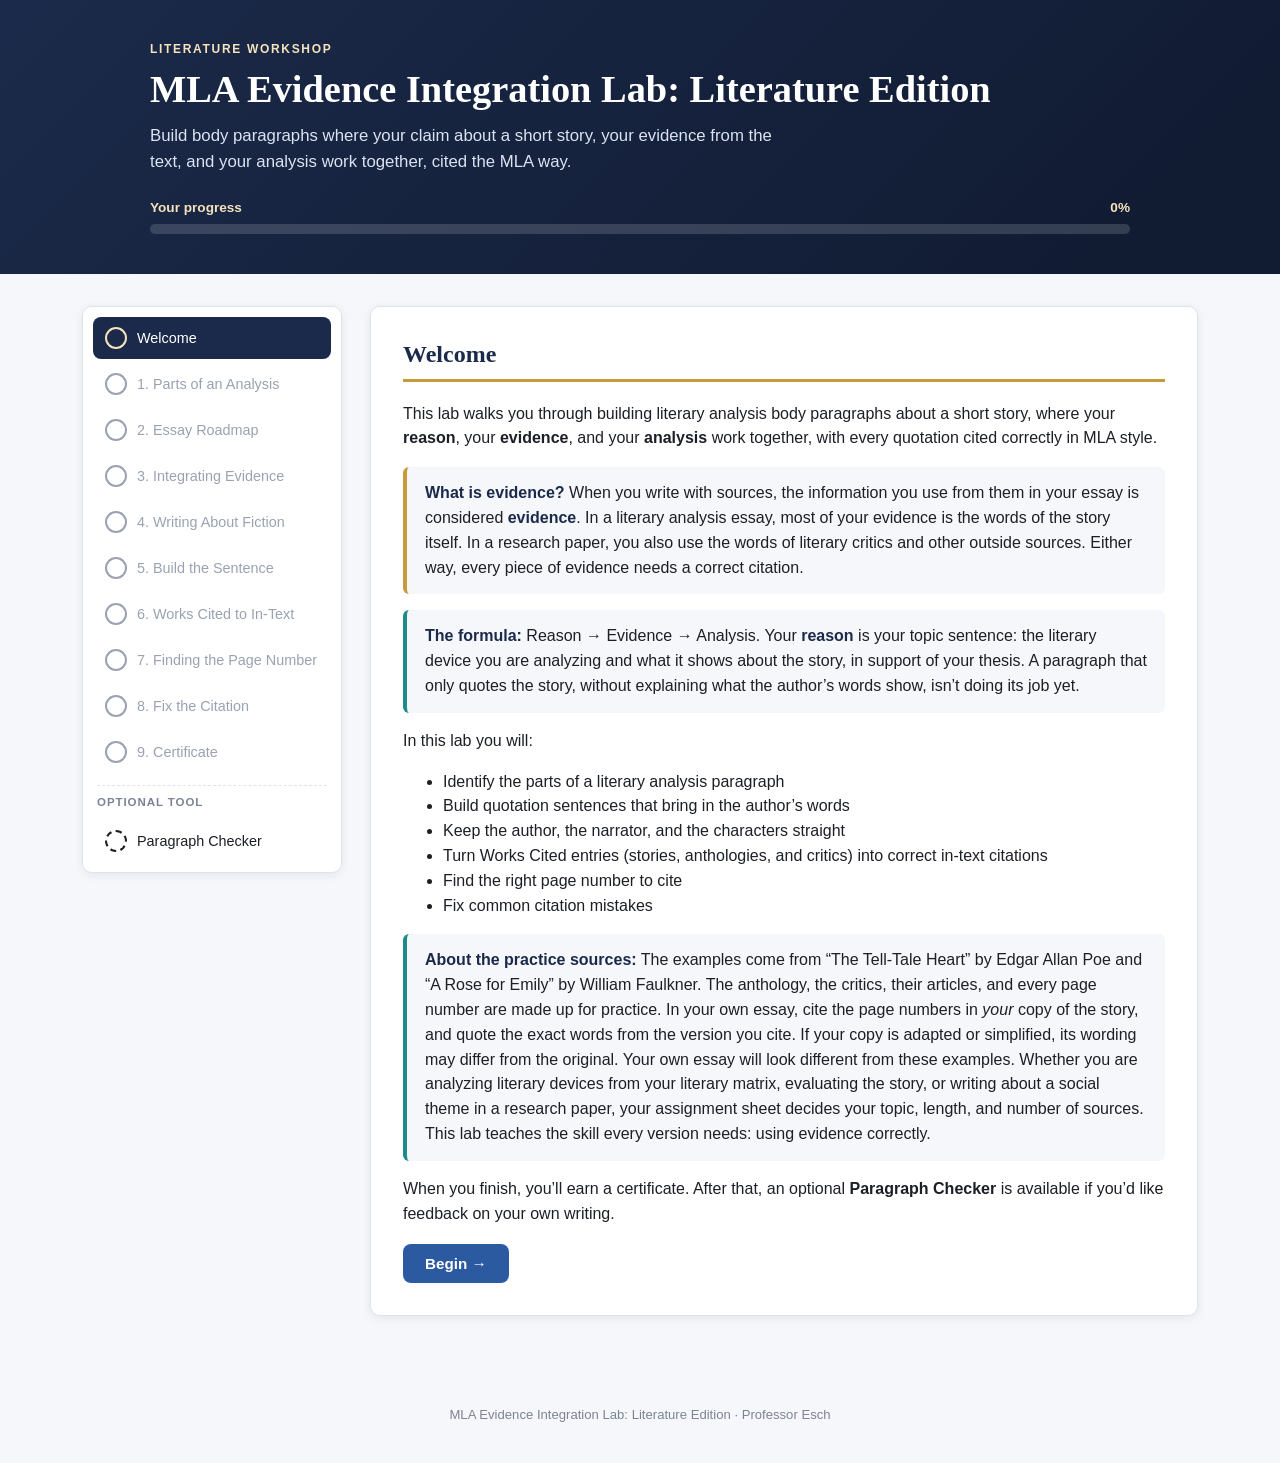
==== commit c5517ed6: "Literature lab: work for 8-week, dual credit, and face-to-face 1302 essays Co-Authored-By: Claude So" ====
--- a/literature.html
+++ b/literature.html
@@ -434,7 +434,7 @@
       '<div class="callout"><strong>The formula:</strong> Reason &rarr; Evidence &rarr; Analysis. Your <strong>reason</strong> is your topic sentence: the literary device you are analyzing and what it shows about the story, in support of your thesis. A paragraph that only quotes the story, without explaining what the author’s words show, isn’t doing its job yet.</div>' +
       "<p>In this lab you will:</p>" +
       "<ul><li>Identify the parts of a literary analysis paragraph</li><li>Build quotation sentences that bring in the author’s words</li><li>Keep the author, the narrator, and the characters straight</li><li>Turn Works Cited entries (stories, anthologies, and critics) into correct in-text citations</li><li>Find the right page number to cite</li><li>Fix common citation mistakes</li></ul>" +
-      '<div class="callout"><strong>About the practice sources:</strong> The examples come from “The Tell-Tale Heart” by Edgar Allan Poe and “A Rose for Emily” by William Faulkner. The anthology, the critics, their articles, and every page number are made up for practice. In your own essay, cite the page numbers in <em>your</em> copy of the story, and quote the exact words from the version you cite. If your copy is adapted or simplified, its wording may differ from the original. Your own essay (five to six paragraphs) will analyze the literary devices you chose in your literary matrix, so your analysis will look different from these examples.</div>' +
+      '<div class="callout"><strong>About the practice sources:</strong> The examples come from “The Tell-Tale Heart” by Edgar Allan Poe and “A Rose for Emily” by William Faulkner. The anthology, the critics, their articles, and every page number are made up for practice. In your own essay, cite the page numbers in <em>your</em> copy of the story, and quote the exact words from the version you cite. If your copy is adapted or simplified, its wording may differ from the original. Your own essay will look different from these examples. Whether you are analyzing literary devices from your literary matrix, evaluating the story, or writing about a social theme in a research paper, your assignment sheet decides your topic, length, and number of sources. This lab teaches the skill every version needs: using evidence correctly.</div>' +
       "<p>When you finish, you’ll earn a certificate. After that, an optional <strong>Paragraph Checker</strong> is available if you’d like feedback on your own writing.</p>" +
       continueBtn("next-btn", "Begin") + "</section>";
     document.getElementById("next-btn").addEventListener("click", function () { markComplete("welcome"); goTo("parts"); });
@@ -495,14 +495,14 @@
       "<p>Here’s where your paragraphs fit in the whole essay:</p>" +
       '<div class="roadmap">' +
       '<div class="roadmap-step">Introduction<small>+ Thesis</small></div><div class="roadmap-arrow">&rarr;</div>' +
-      '<div class="roadmap-step">Body Paragraph 1<small>Device 1</small></div><div class="roadmap-arrow">&rarr;</div>' +
-      '<div class="roadmap-step">Body Paragraph 2<small>Device 2</small></div><div class="roadmap-arrow">&rarr;</div>' +
-      '<div class="roadmap-step">Body Paragraph 3<small>Device 3 (and 4)</small></div><div class="roadmap-arrow">&rarr;</div>' +
+      '<div class="roadmap-step">Body Paragraph 1<small>Point 1</small></div><div class="roadmap-arrow">&rarr;</div>' +
+      '<div class="roadmap-step">Body Paragraph 2<small>Point 2</small></div><div class="roadmap-arrow">&rarr;</div>' +
+      '<div class="roadmap-step">Body Paragraph 3<small>Point 3 (and more)</small></div><div class="roadmap-arrow">&rarr;</div>' +
       '<div class="roadmap-step">Conclusion<small>Wrap-up</small></div>' +
       "</div>" +
-      '<div class="callout gold"><strong>Your essay is five to six paragraphs:</strong> an introduction, three or four body paragraphs, and a conclusion. Each body paragraph focuses on one literary device you chose from your literary matrix (for example symbolism, imagery, irony, point of view, characterization, or setting). Your devices and your analysis will be different from your classmates’, so the examples in this lab show the pattern, not the answer.</div>' +
+      '<div class="callout gold"><strong>Every essay follows this shape:</strong> an introduction that ends with a thesis, body paragraphs that each prove one point, and a conclusion. Your assignment sheet tells you how many body paragraphs to write and what each one covers. In a literary analysis, a body paragraph usually focuses on one literary device from your literary matrix (for example symbolism, imagery, irony, point of view, characterization, or setting). In an evaluative essay, it covers one criterion. In a research paper, a body paragraph may explain a social theme or issue and bring in your outside sources. Your topics will differ from your classmates’, so the examples in this lab show the pattern, not the answer.</div>' +
       '<div class="callout"><strong>Your introduction</strong> names the author and the title of the story, gives a little context, and ends with your thesis. Story titles go in quotation marks the first time you mention them: “The Tell-Tale Heart.”</div>' +
-      '<div class="callout"><strong>Remember:</strong> each body paragraph’s topic sentence <em>names the literary device</em> that paragraph analyzes and says what it shows. The paragraph then backs that claim up with evidence from the story and your own analysis. If you write a sixth paragraph, it follows the same pattern.</div>' +
+      '<div class="callout"><strong>Remember:</strong> each body paragraph’s topic sentence names the one point that paragraph proves (a literary device, a criterion, or a social theme, depending on your assignment) and says what it shows. The paragraph then backs that claim up with evidence from the story and, when your assignment requires them, your outside sources, plus your own analysis. Every additional paragraph follows the same pattern.</div>' +
       continueBtn("next-btn", "I understand the roadmap") + "</section>";
     document.getElementById("next-btn").addEventListener("click", function () { markComplete("roadmap"); goTo("evidence"); });
   }
@@ -1210,7 +1210,7 @@
       '<div class="cert-name">' + escapeHtml(state.certName) + "</div>" +
       '<p class="cert-detail">has successfully completed the <strong>MLA Evidence Integration Lab: Literature Edition</strong> and can:</p>' +
       "<ul>" +
-      "<li>Build body paragraphs that move from reason to evidence to analysis</li>" +
+      "<li>Build body paragraphs that move from topic sentence to evidence to analysis</li>" +
       "<li>Introduce quotations from a story with the author’s name and a present-tense verb</li>" +
       "<li>Tell the author, the narrator, and the characters apart when writing about fiction</li>" +
       "<li>Format MLA in-text citations with no “p.” and no comma before the page</li>" +
@@ -1296,12 +1296,12 @@
         comma: /,\s*(\d|p|pg|n\.d)/i.test(inner), hasPage: /\d+(\s*[-–]\s*\d+)?$/.test(inner) && !/\b(1[5-9]|20)\d{2}$/.test(inner) });
     }
 
-    if (evidence.length === 2) {
-      good.push("Found both quotations. Each paragraph needs two.");
+    if (evidence.length >= 2 && evidence.length <= 4) {
+      good.push("Found " + evidence.length + " quotations. Most body paragraphs need two or three, so check your assignment sheet for your number.");
     } else if (evidence.length < 2) {
-      issues.push("<strong>Two quotations:</strong> each paragraph needs <strong>two</strong> quotations from your sources. I found " + (evidence.length === 0 ? "none" : "only one") + ". (If you have one and it isn\u2019t showing up, check that it has quotation marks at both ends.)");
+      issues.push("<strong>Quotations:</strong> a body paragraph needs at least <strong>two</strong> quotations from your sources (your assignment may ask for three). I found " + (evidence.length === 0 ? "none" : "only one") + ". (If you have one and it isn\u2019t showing up, check that it has quotation marks at both ends.)");
     } else {
-      issues.push("<strong>Two quotations:</strong> each paragraph needs exactly two quotations, and I found " + evidence.length + ". Keep your two strongest and explain them in your own words.");
+      issues.push("<strong>Quotations:</strong> I found " + evidence.length + " quotations in one paragraph. That is a lot of borrowed words. Keep your strongest ones and explain each in your own words.");
     }
 
     /* citation format problems */
@@ -1481,7 +1481,7 @@
     if (!rows || !rows.length) return "";
     var sym = { ok: '<span class="ft ok" title="Looks right">\u2713</span>', no: '<span class="ft no" title="Missing or incorrect">\u2716</span>',
       warn: '<span class="ft warn" title="Check this">!</span>', na: '<span class="ft na" title="Not needed: author named and no page numbers">not needed</span>' };
-    return '<div class="formula-check"><strong>Evidence Formula Check</strong><p class="hint" style="margin:2px 0 8px">Your paragraph needs two quotations, and each one needs all four parts. \u2716 = missing or incorrect (see details below). ! = check this.</p>' +
+    return '<div class="formula-check"><strong>Evidence Formula Check</strong><p class="hint" style="margin:2px 0 8px">Each quotation in your paragraph needs all four parts. \u2716 = missing or incorrect (see details below). ! = check this.</p>' +
       '<table><thead><tr><th>Quotation</th><th>Signal phrase</th><th>Quotation marks</th><th>In-text citation</th><th>Period after citation</th></tr></thead><tbody>' +
       rows.map(function (r) {
         if (r.missing) return '<tr class="ft-missing"><td class="ft-q"><em>' + r.quote + "</em></td><td>" + sym.no + "</td><td>" + sym.no + "</td><td>" + sym.no + "</td><td>" + sym.no + "</td></tr>";
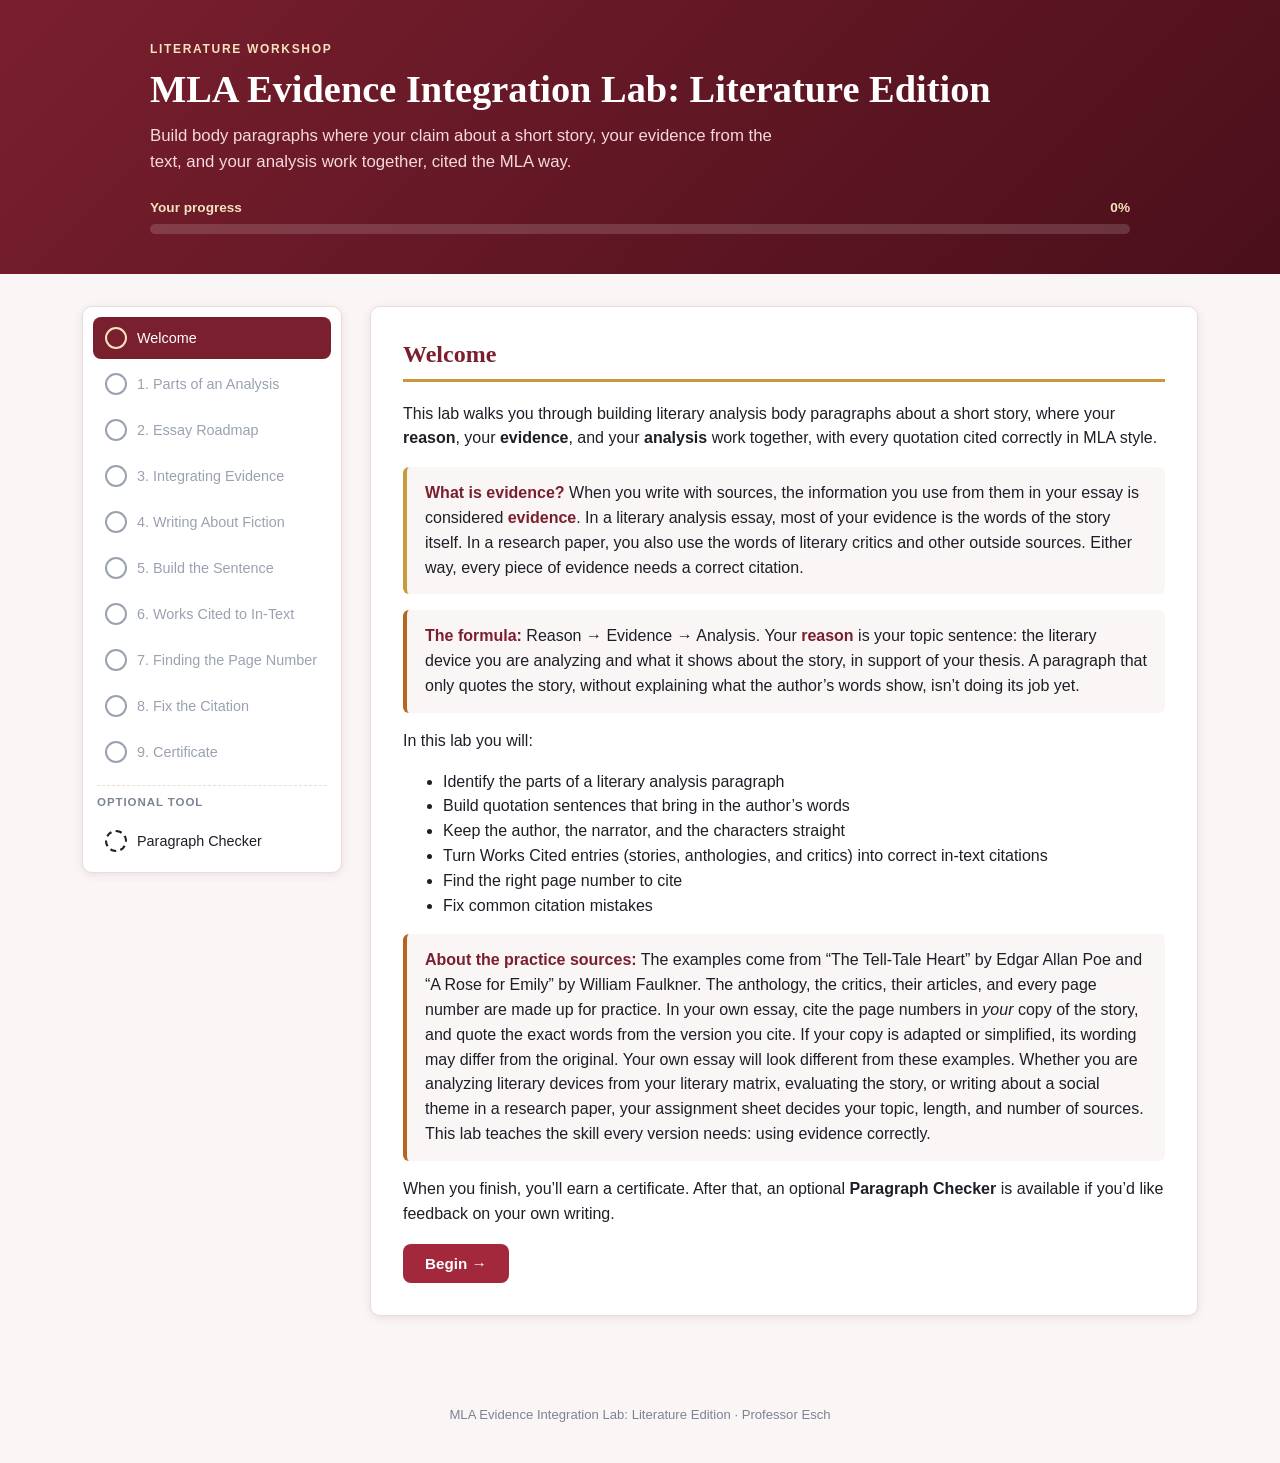
==== commit 58e49f73: "Literature lab: burgundy color theme to distinguish from the blue main lab Co-Authored-By: Claude So" ====
--- a/literature.html
+++ b/literature.html
@@ -6,20 +6,20 @@
 <title>MLA Evidence Integration Lab: Literature Edition</title>
 <style>
 :root {
-  --navy: #1b2a4a;
-  --navy-dark: #101a30;
-  --blue: #2c5aa0;
-  --teal: #1f8a8c;
+  --navy: #7a1f2e;
+  --navy-dark: #4a0f1b;
+  --blue: #a3283c;
+  --teal: #b5651d;
   --gold: #c99a3b;
   --gold-light: #f4e3bd;
   --ink: #1c1f26;
   --paper: #ffffff;
-  --paper-soft: #f6f7fb;
-  --border: #e0e3ec;
+  --paper-soft: #fbf6f6;
+  --border: #e8dcde;
   --green: #2f8a4b;
   --red: #b3423a;
   --radius: 10px;
-  --shadow: 0 2px 10px rgba(16, 26, 48, 0.08);
+  --shadow: 0 2px 10px rgba(74, 15, 27, 0.10);
   font-size: 16px;
 }
 * { box-sizing: border-box; }
@@ -39,7 +39,7 @@
 .masthead-inner { max-width: 980px; margin: 0 auto; }
 .eyebrow { text-transform: uppercase; letter-spacing: 0.14em; font-size: 0.75rem; color: var(--gold-light); margin: 0 0 6px; font-weight: 600; }
 .masthead h1 { color: #fff; font-size: clamp(1.6rem, 3.4vw, 2.4rem); margin: 0 0 10px; }
-.masthead .subtitle { color: #dbe2f0; font-size: clamp(0.95rem, 1.6vw, 1.05rem); max-width: 640px; margin: 0; }
+.masthead .subtitle { color: #f5d9dc; font-size: clamp(0.95rem, 1.6vw, 1.05rem); max-width: 640px; margin: 0; }
 .progress-wrap { max-width: 980px; margin: 22px auto 0; }
 .progress-label { display: flex; justify-content: space-between; font-size: 0.85rem; color: var(--gold-light); margin-bottom: 6px; font-weight: 600; }
 .progress-bar-track { background: rgba(255,255,255,0.15); border-radius: 999px; height: 10px; overflow: hidden; }
@@ -138,32 +138,32 @@
 .order-list { list-style: none; margin: 16px 0; padding: 0; display: flex; flex-direction: column; gap: 8px; }
 .order-item { border: 1.5px solid var(--border); border-radius: 8px; padding: 12px 14px; background: var(--paper); display: flex; align-items: center; gap: 12px; cursor: grab; touch-action: none; user-select: none; -webkit-user-select: none; }
 .order-item:hover { border-color: var(--blue); }
-.order-item.dragging { cursor: grabbing; box-shadow: 0 10px 28px rgba(16,26,48,0.22); border-color: var(--blue); }
+.order-item.dragging { cursor: grabbing; box-shadow: 0 10px 28px rgba(74,15,27,0.22); border-color: var(--blue); }
 .order-item.correct-position { border-color: var(--green); background: #eefaf1; }
 .order-item.wrong-position { border-color: var(--red); background: #fdefee; }
-.order-placeholder { border: 2px dashed var(--blue); border-radius: 8px; background: #eef3fb; }
+.order-placeholder { border: 2px dashed var(--blue); border-radius: 8px; background: #fbeff0; }
 .order-handle { color: #9aa2b1; font-size: 1.2rem; flex: none; }
 .order-num { flex: none; width: 26px; height: 26px; border-radius: 50%; background: var(--navy); color: #fff; font-size: 0.8rem; font-weight: 700; display: inline-flex; align-items: center; justify-content: center; }
 .hint { font-size: 0.85rem; color: #5d6577; }
 
 /* Sentence builder */
 .formula-slots { display: grid; grid-template-columns: 2fr 3fr 1.4fr 0.7fr; gap: 8px; margin: 16px 0; }
-.slot { border: 2px dashed #b9c2d6; border-radius: 10px; padding: 8px; min-height: 92px; background: var(--paper-soft); display: flex; flex-direction: column; gap: 6px; cursor: pointer; transition: border-color .15s, background .15s; }
-.slot.hover, .slot:focus-visible { border-color: var(--blue); background: #eef3fb; }
+.slot { border: 2px dashed #dcbcc1; border-radius: 10px; padding: 8px; min-height: 92px; background: var(--paper-soft); display: flex; flex-direction: column; gap: 6px; cursor: pointer; transition: border-color .15s, background .15s; }
+.slot.hover, .slot:focus-visible { border-color: var(--blue); background: #fbeff0; }
 .slot.armed { border-color: var(--gold); }
 .slot.correct { border-style: solid; border-color: var(--green); background: #eefaf1; }
 .slot.incorrect { border-style: solid; border-color: var(--red); background: #fdefee; }
 .slot-label { font-size: 0.68rem; font-weight: 700; text-transform: uppercase; letter-spacing: 0.07em; color: var(--teal); }
 .slot-drop { flex: 1; display: flex; align-items: center; }
 .chip-bank { display: flex; flex-wrap: wrap; gap: 8px; padding: 12px; border: 1px solid var(--border); border-radius: 10px; min-height: 64px; background: #fff; }
-.chip-bank.hover { border-color: var(--blue); background: #eef3fb; }
+.chip-bank.hover { border-color: var(--blue); background: #fbeff0; }
 .chip-bank-label { font-size: 0.72rem; font-weight: 700; text-transform: uppercase; letter-spacing: 0.08em; color: #5d6577; margin: 14px 0 6px; display: block; }
 .chip { font-family: inherit; font-size: 0.92rem; color: var(--ink); background: #fff; border: 1.5px solid var(--navy); border-radius: 8px; padding: 8px 12px; cursor: grab; touch-action: none; user-select: none; -webkit-user-select: none; text-align: left; line-height: 1.35; }
 .slot .chip { width: 100%; }
-.chip:hover { background: #f3f6fc; }
+.chip:hover { background: #fcf3f4; }
 .chip.selected { background: var(--gold-light); border-color: var(--gold); box-shadow: 0 0 0 3px rgba(201,154,59,0.3); }
 .chip.drag-source { opacity: 0.35; }
-.chip.ghost { position: fixed; z-index: 1000; pointer-events: none; box-shadow: 0 10px 28px rgba(16,26,48,0.25); cursor: grabbing; max-width: 360px; }
+.chip.ghost { position: fixed; z-index: 1000; pointer-events: none; box-shadow: 0 10px 28px rgba(74,15,27,0.25); cursor: grabbing; max-width: 360px; }
 .built-sentence { font-family: Georgia, serif; font-size: 1.05rem; margin-top: 6px; }
 
 /* Paragraph checker */
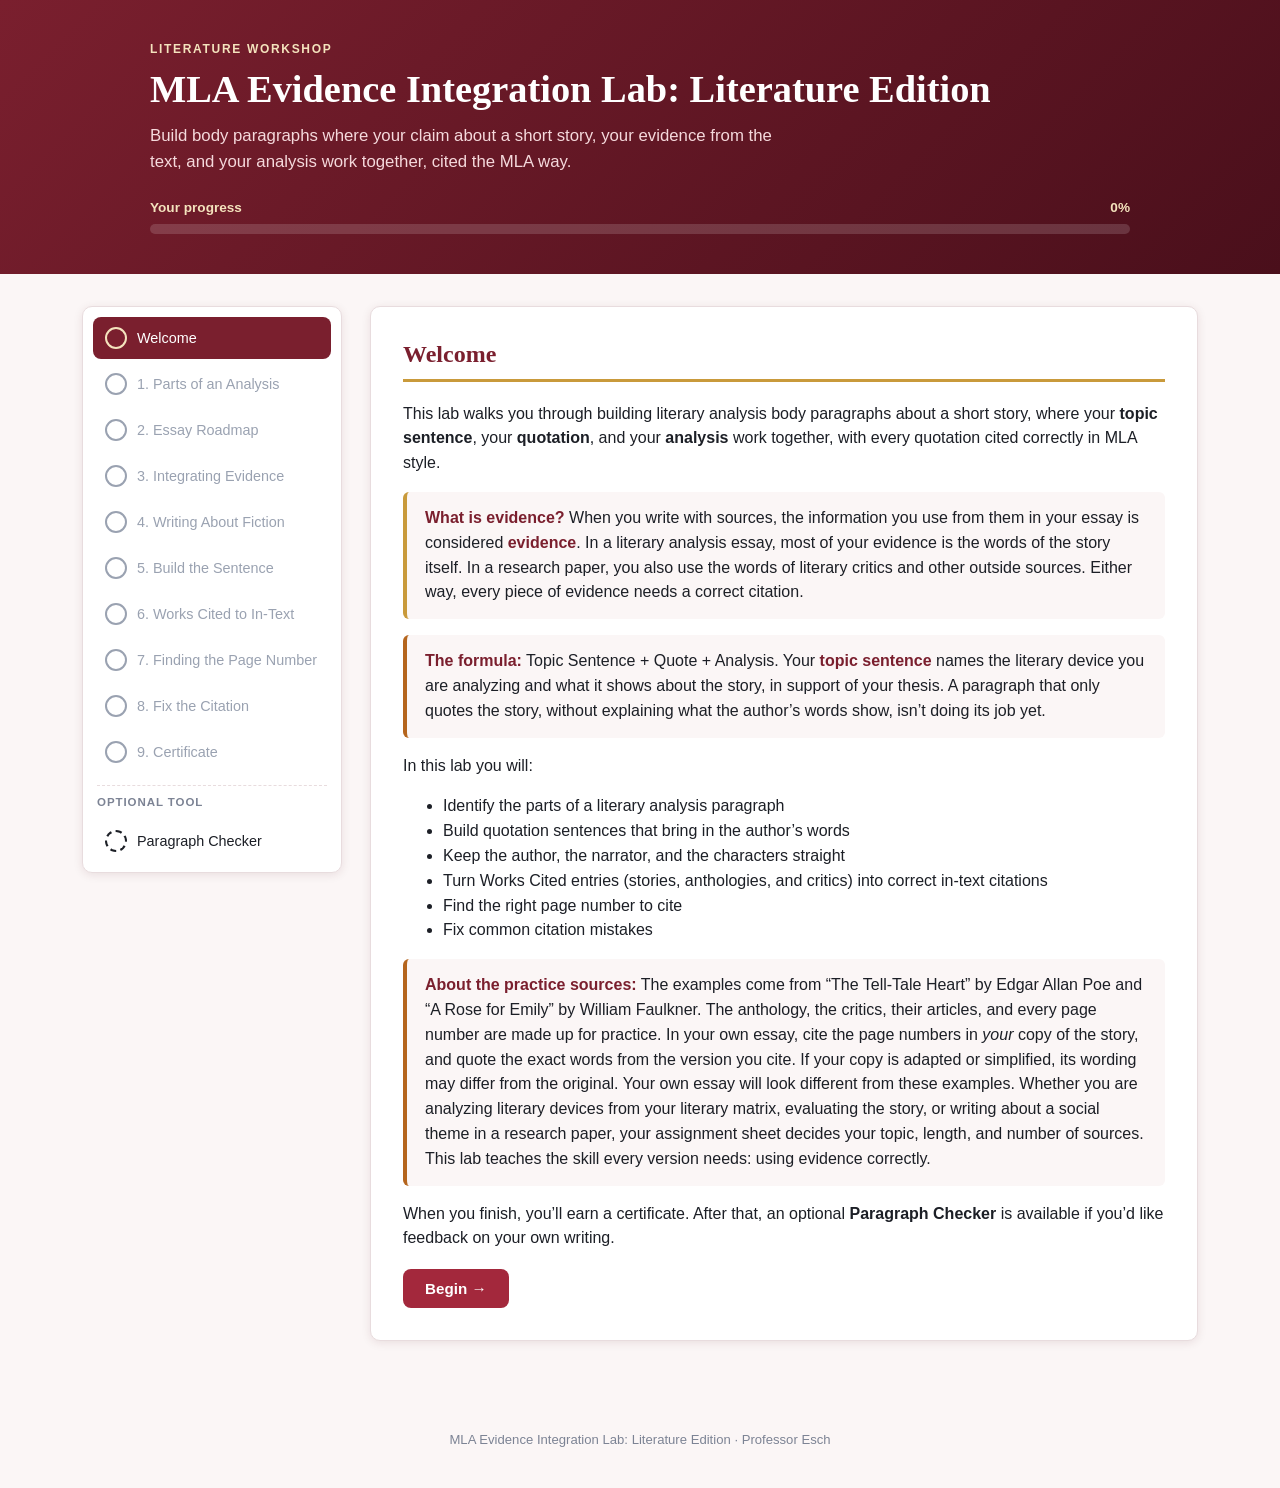
==== commit 5c7ba613: "Literature lab: use Topic Sentence + Quote + Analysis wording Co-Authored-By: Claude Sonnet 5.5 <nor" ====
--- a/literature.html
+++ b/literature.html
@@ -429,9 +429,9 @@
   function renderWelcome() {
     container().innerHTML =
       '<section class="card"><h2>Welcome</h2>' +
-      "<p>This lab walks you through building literary analysis body paragraphs about a short story, where your <strong>reason</strong>, your <strong>evidence</strong>, and your <strong>analysis</strong> work together, with every quotation cited correctly in MLA style.</p>" +
+      "<p>This lab walks you through building literary analysis body paragraphs about a short story, where your <strong>topic sentence</strong>, your <strong>quotation</strong>, and your <strong>analysis</strong> work together, with every quotation cited correctly in MLA style.</p>" +
       '<div class="callout gold"><strong>What is evidence?</strong> When you write with sources, the information you use from them in your essay is considered <strong>evidence</strong>. In a literary analysis essay, most of your evidence is the words of the story itself. In a research paper, you also use the words of literary critics and other outside sources. Either way, every piece of evidence needs a correct citation.</div>' +
-      '<div class="callout"><strong>The formula:</strong> Reason &rarr; Evidence &rarr; Analysis. Your <strong>reason</strong> is your topic sentence: the literary device you are analyzing and what it shows about the story, in support of your thesis. A paragraph that only quotes the story, without explaining what the author’s words show, isn’t doing its job yet.</div>' +
+      '<div class="callout"><strong>The formula:</strong> Topic Sentence + Quote + Analysis. Your <strong>topic sentence</strong> names the literary device you are analyzing and what it shows about the story, in support of your thesis. A paragraph that only quotes the story, without explaining what the author’s words show, isn’t doing its job yet.</div>' +
       "<p>In this lab you will:</p>" +
       "<ul><li>Identify the parts of a literary analysis paragraph</li><li>Build quotation sentences that bring in the author’s words</li><li>Keep the author, the narrator, and the characters straight</li><li>Turn Works Cited entries (stories, anthologies, and critics) into correct in-text citations</li><li>Find the right page number to cite</li><li>Fix common citation mistakes</li></ul>" +
       '<div class="callout"><strong>About the practice sources:</strong> The examples come from “The Tell-Tale Heart” by Edgar Allan Poe and “A Rose for Emily” by William Faulkner. The anthology, the critics, their articles, and every page number are made up for practice. In your own essay, cite the page numbers in <em>your</em> copy of the story, and quote the exact words from the version you cite. If your copy is adapted or simplified, its wording may differ from the original. Your own essay will look different from these examples. Whether you are analyzing literary devices from your literary matrix, evaluating the story, or writing about a social theme in a research paper, your assignment sheet decides your topic, length, and number of sources. This lab teaches the skill every version needs: using evidence correctly.</div>' +
